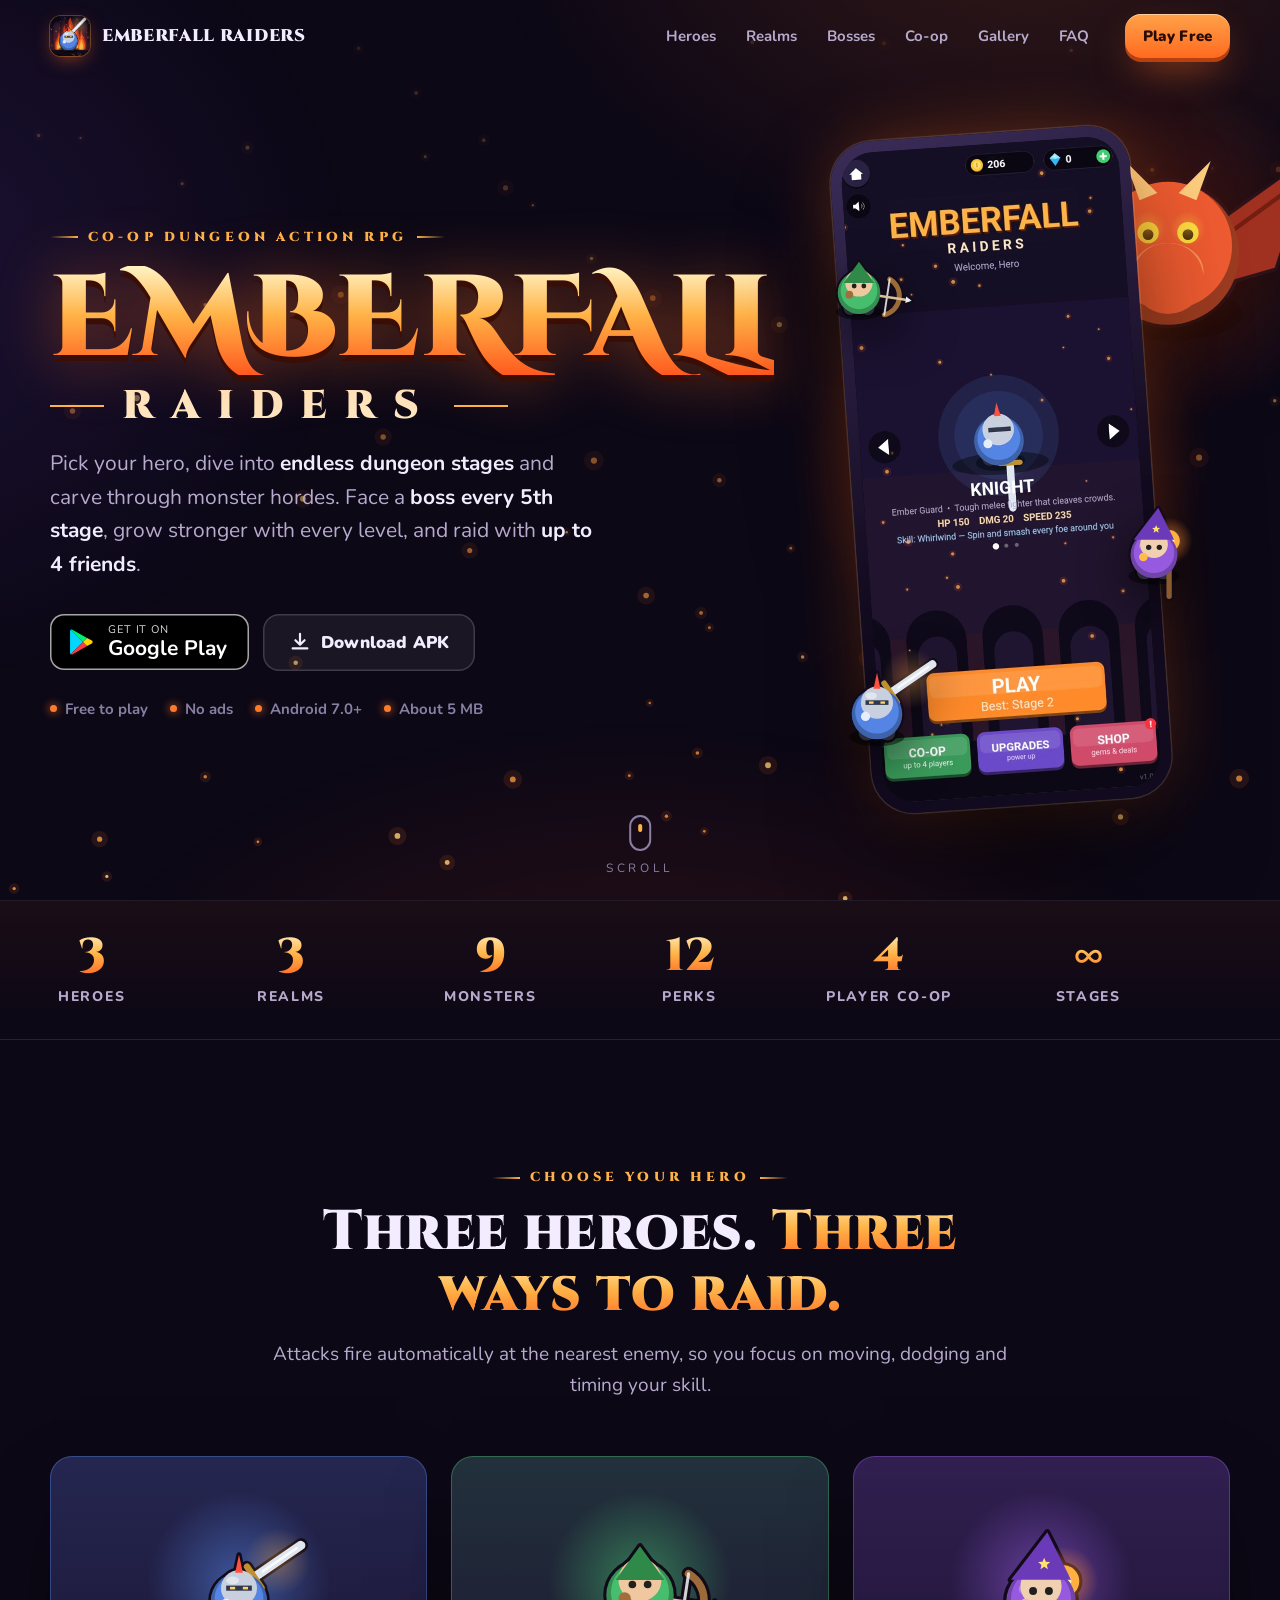
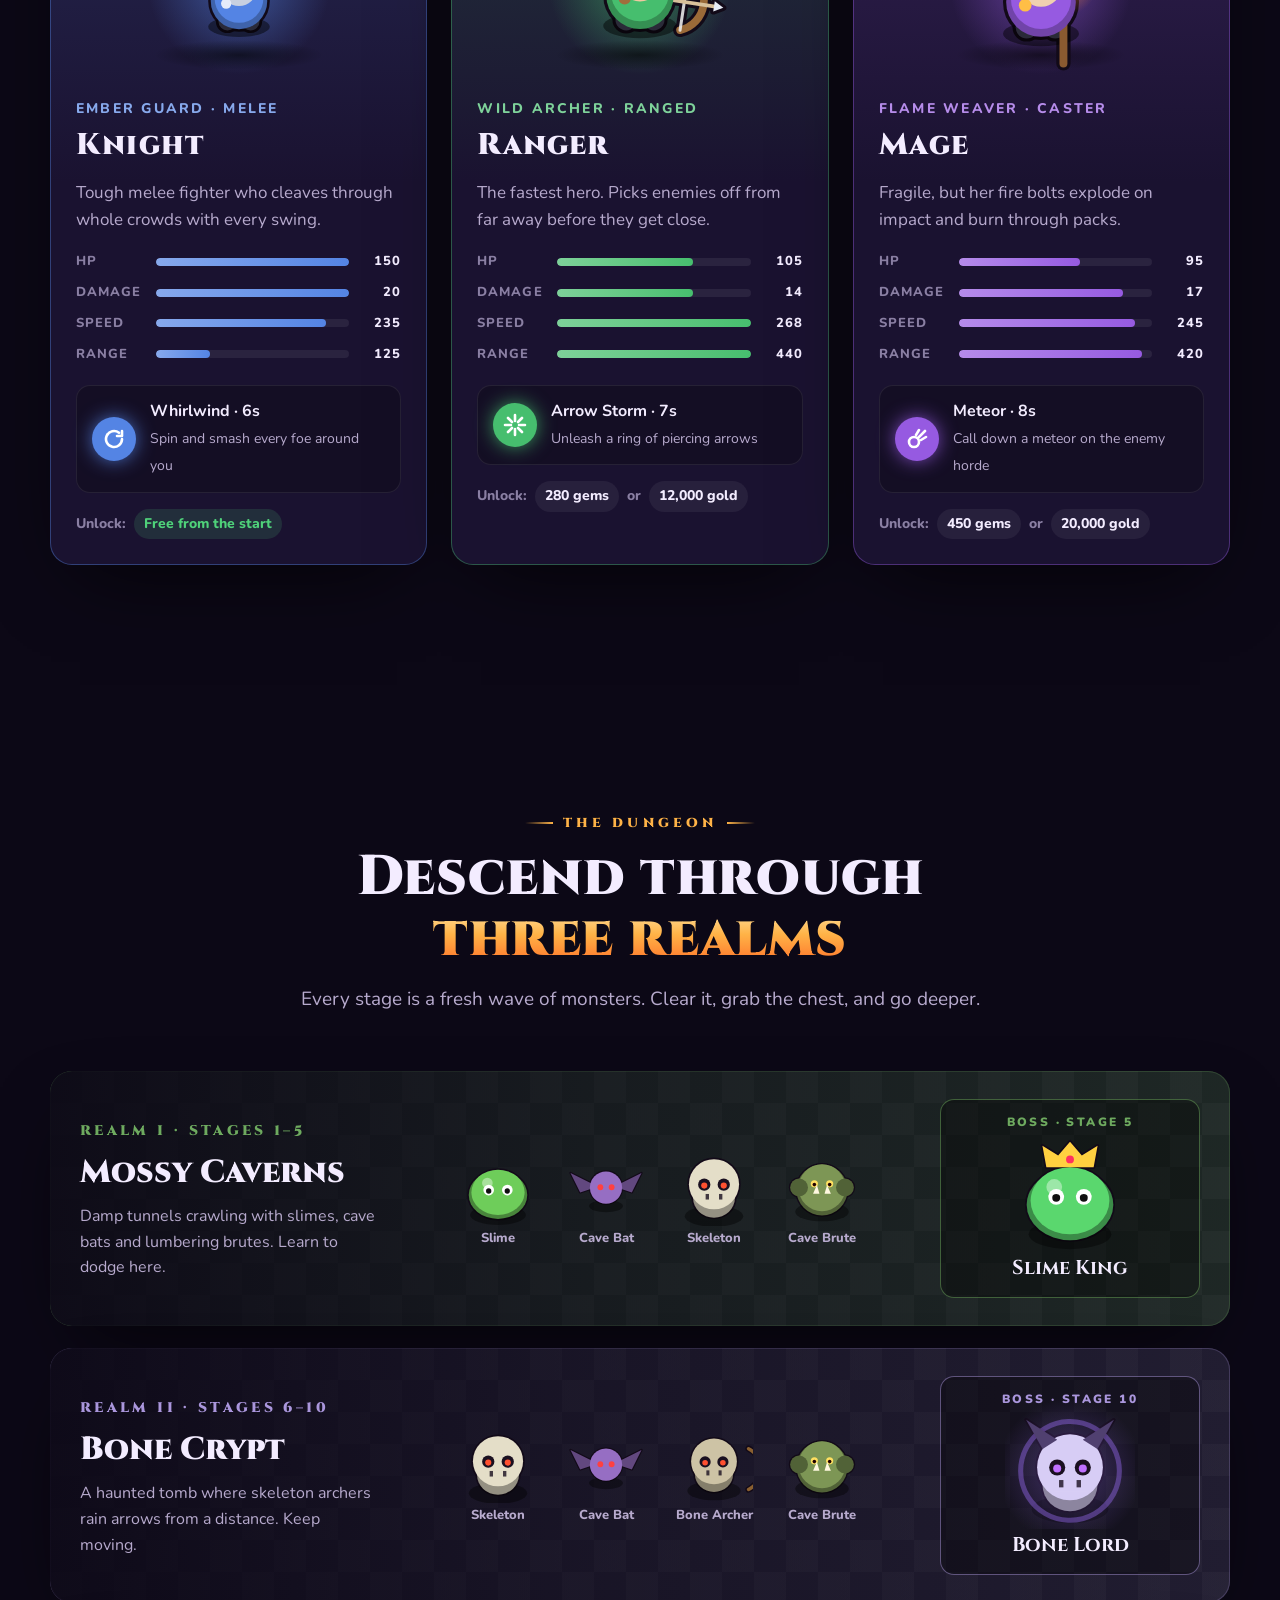
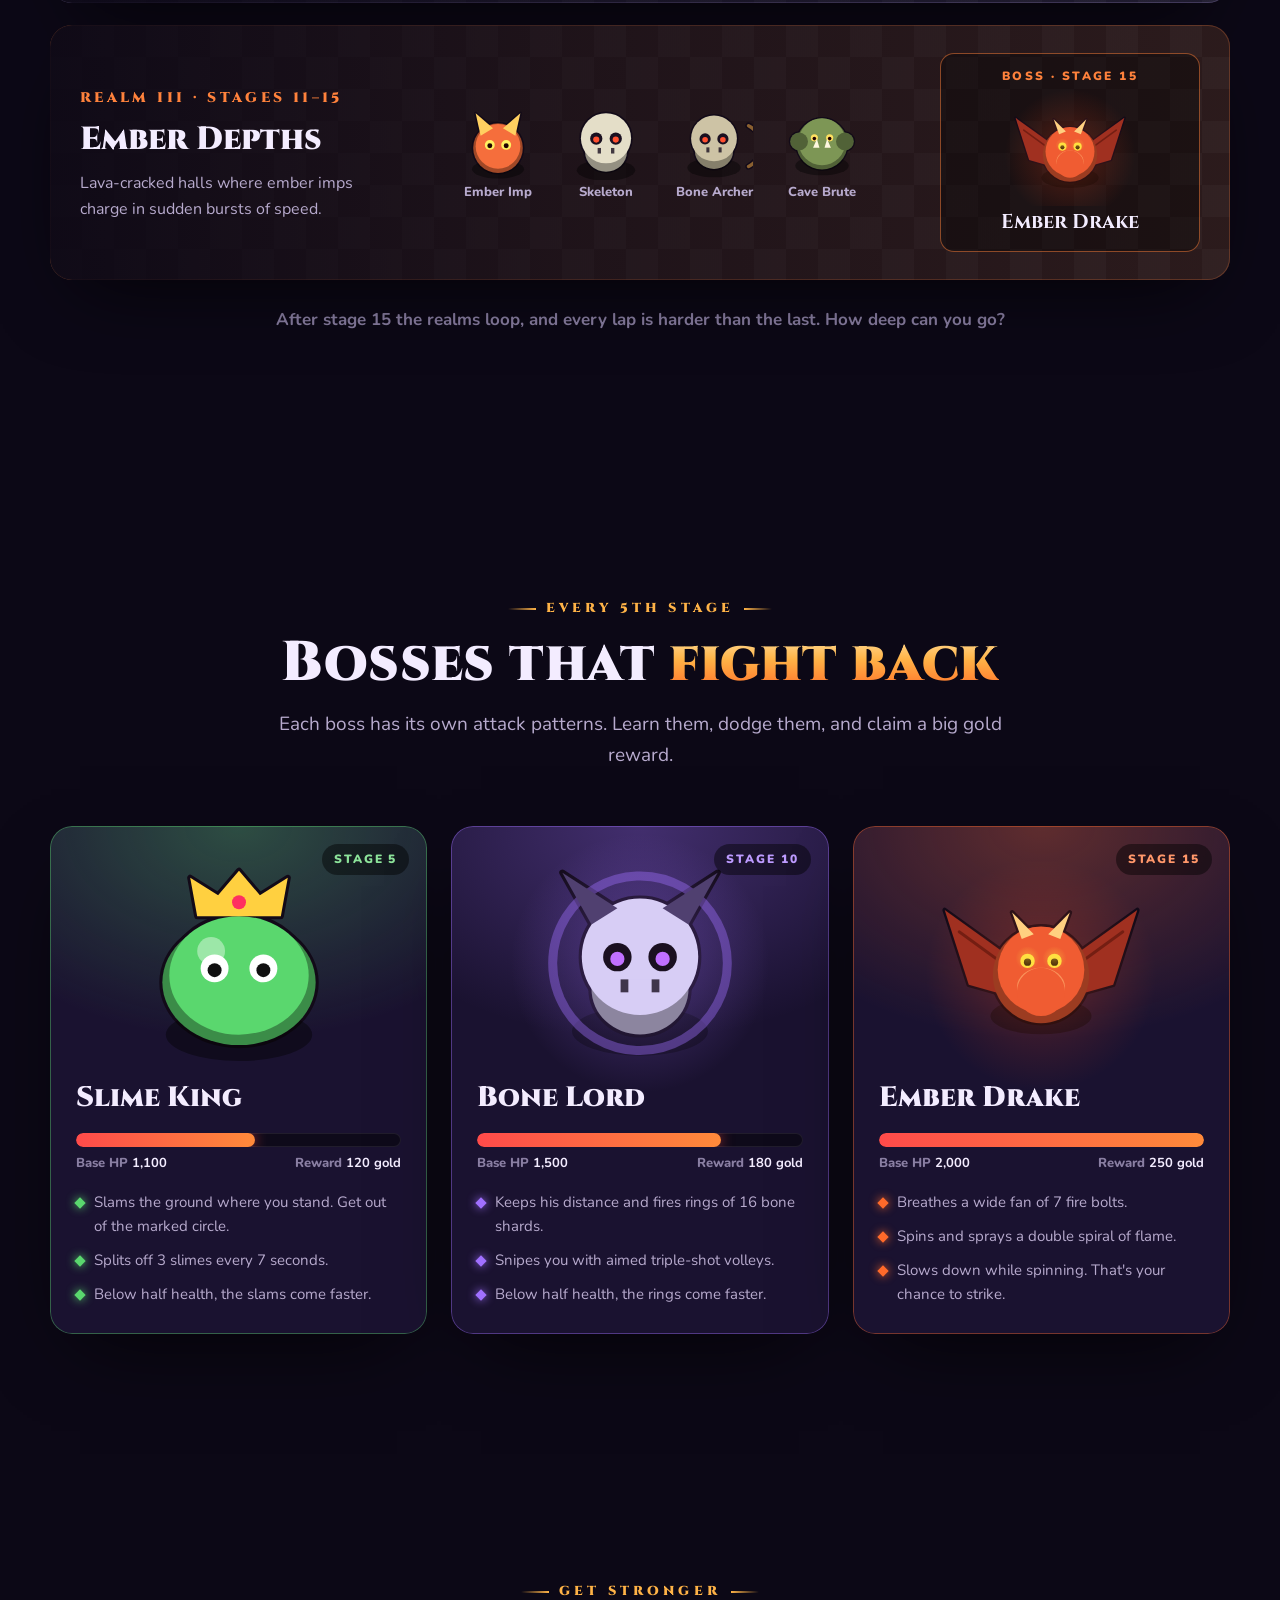
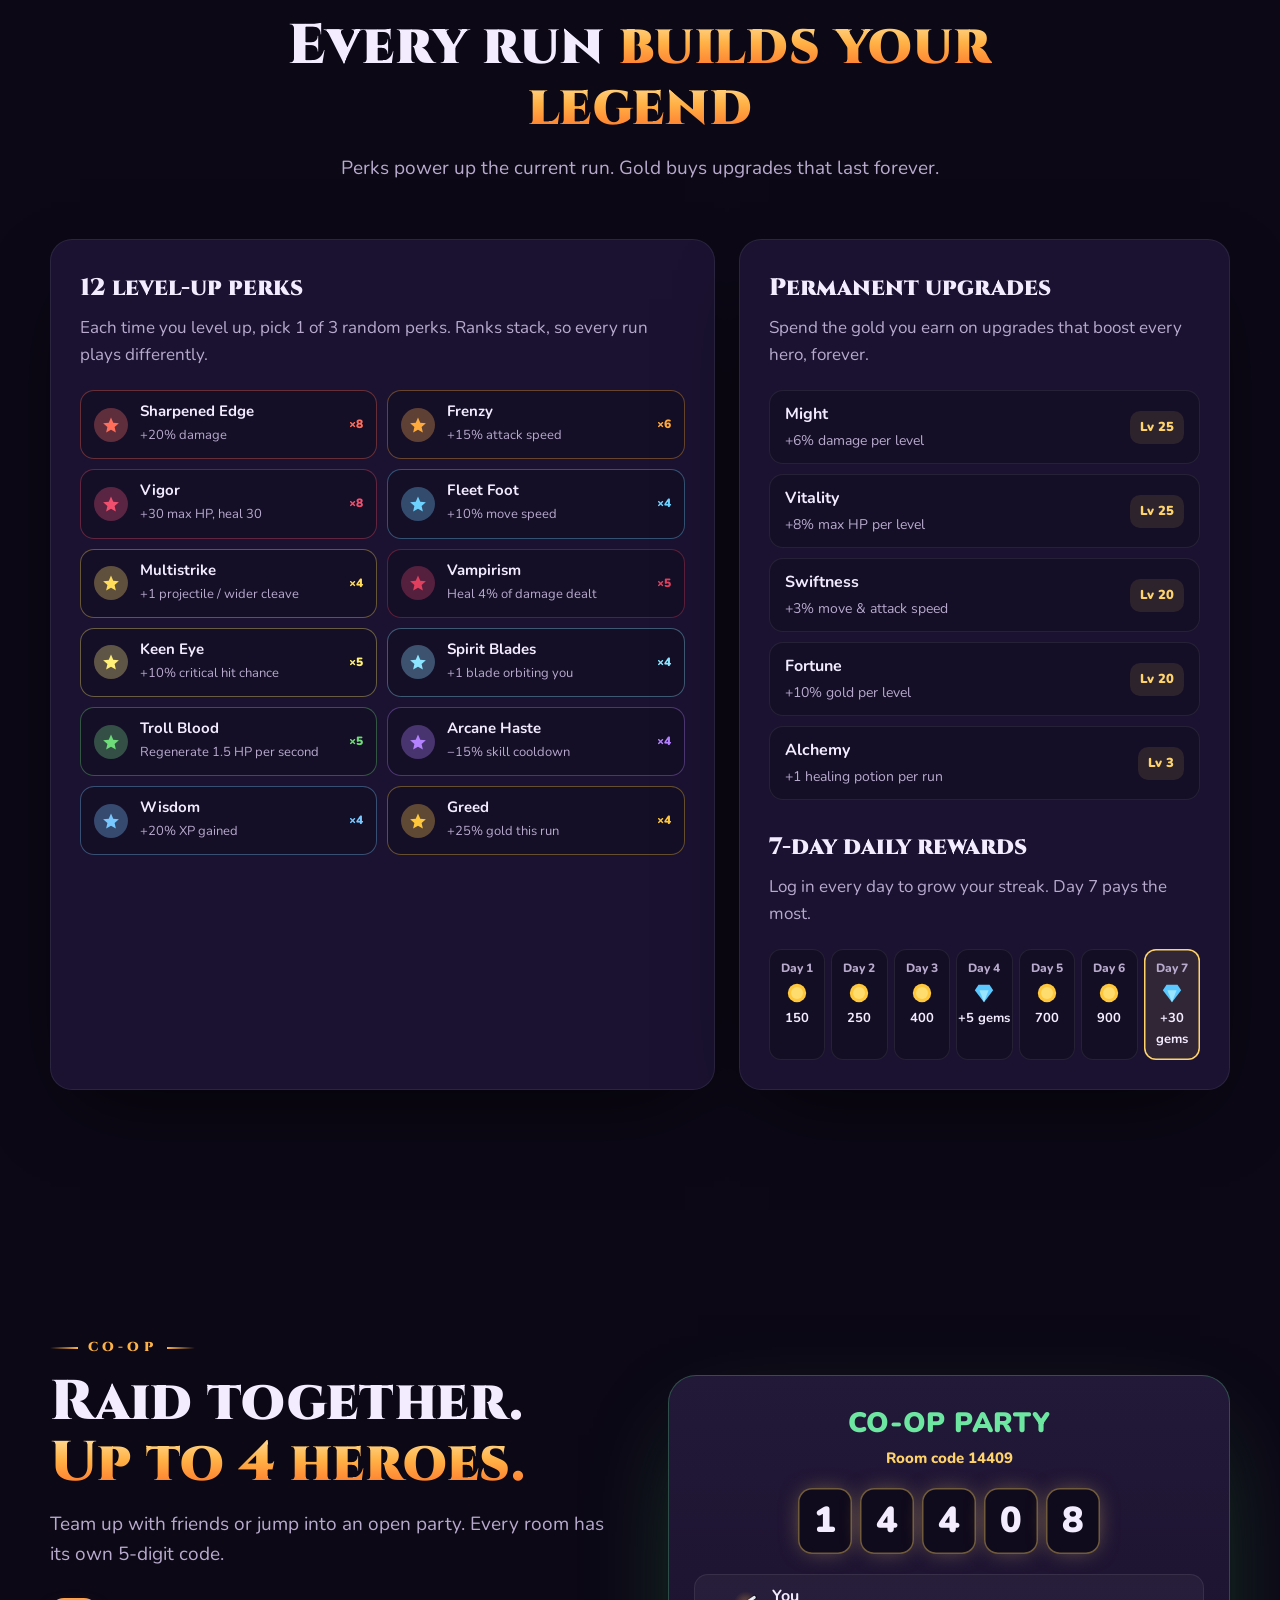
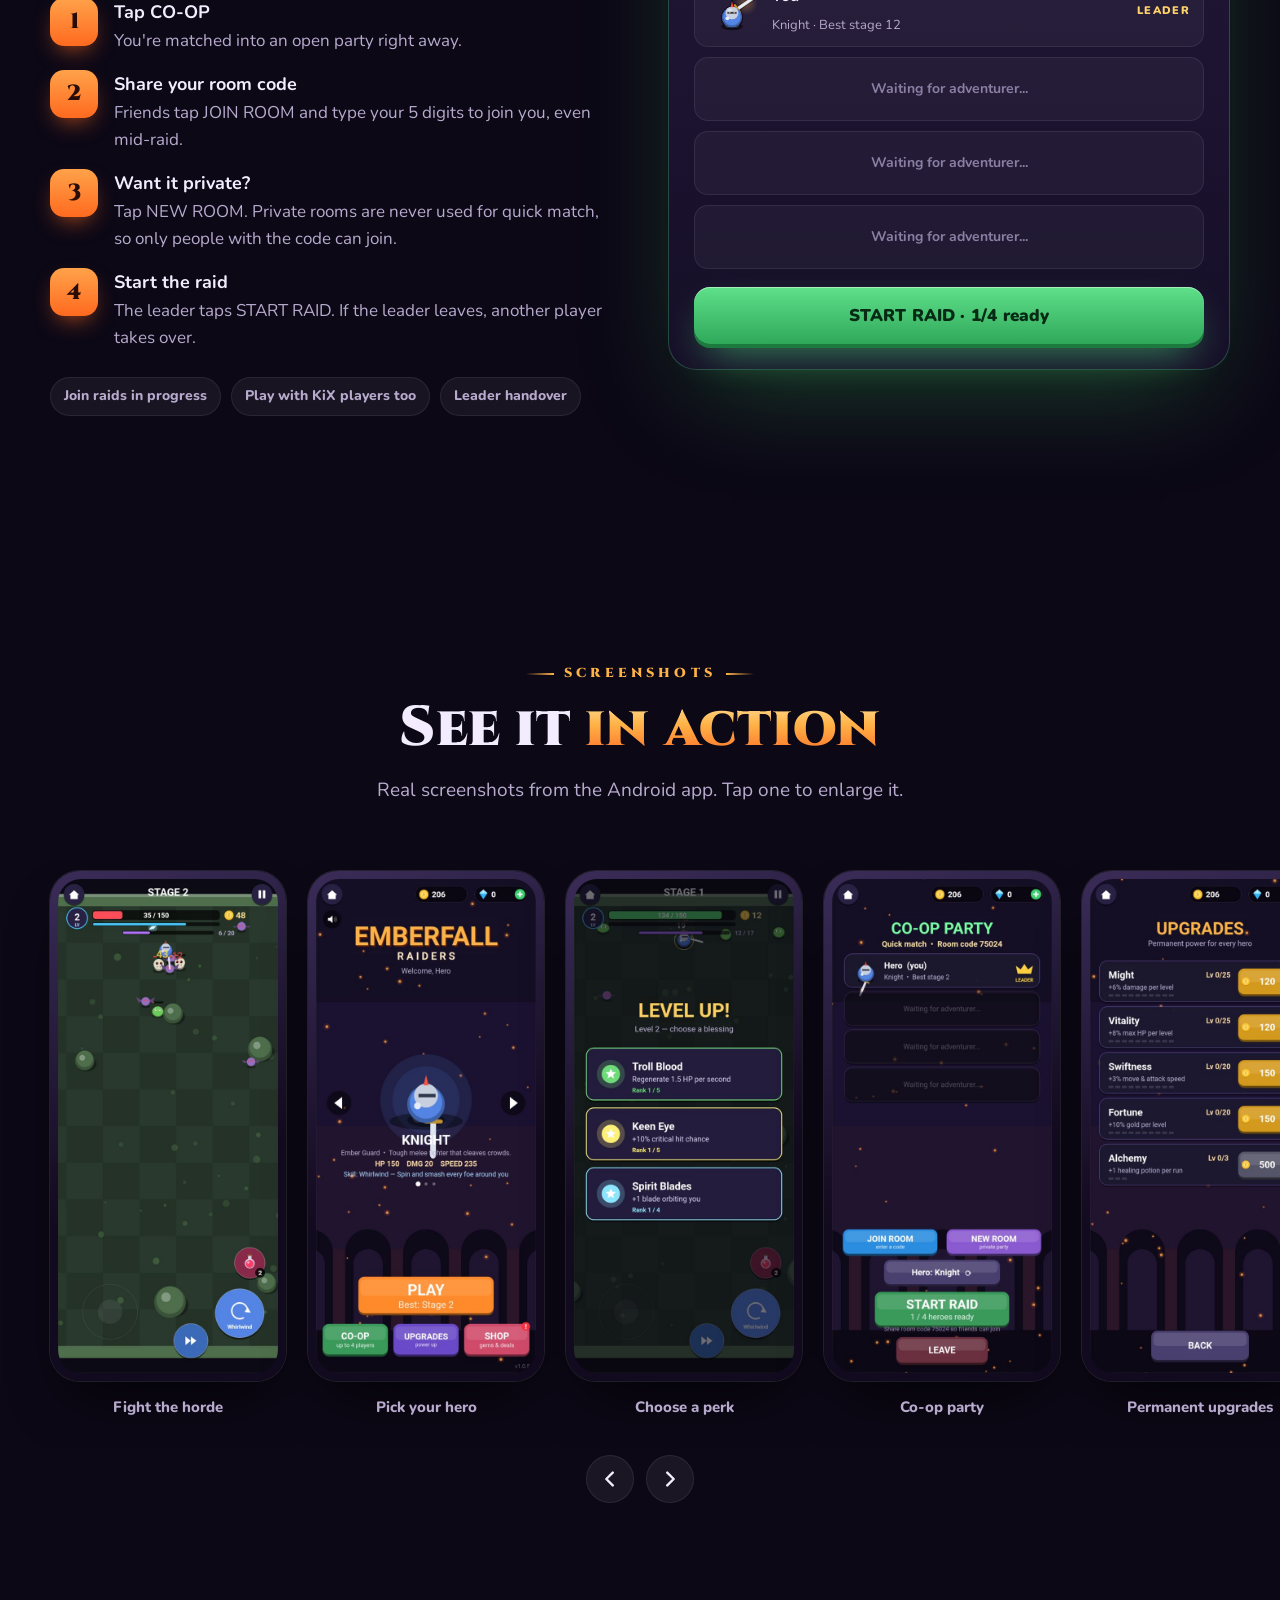
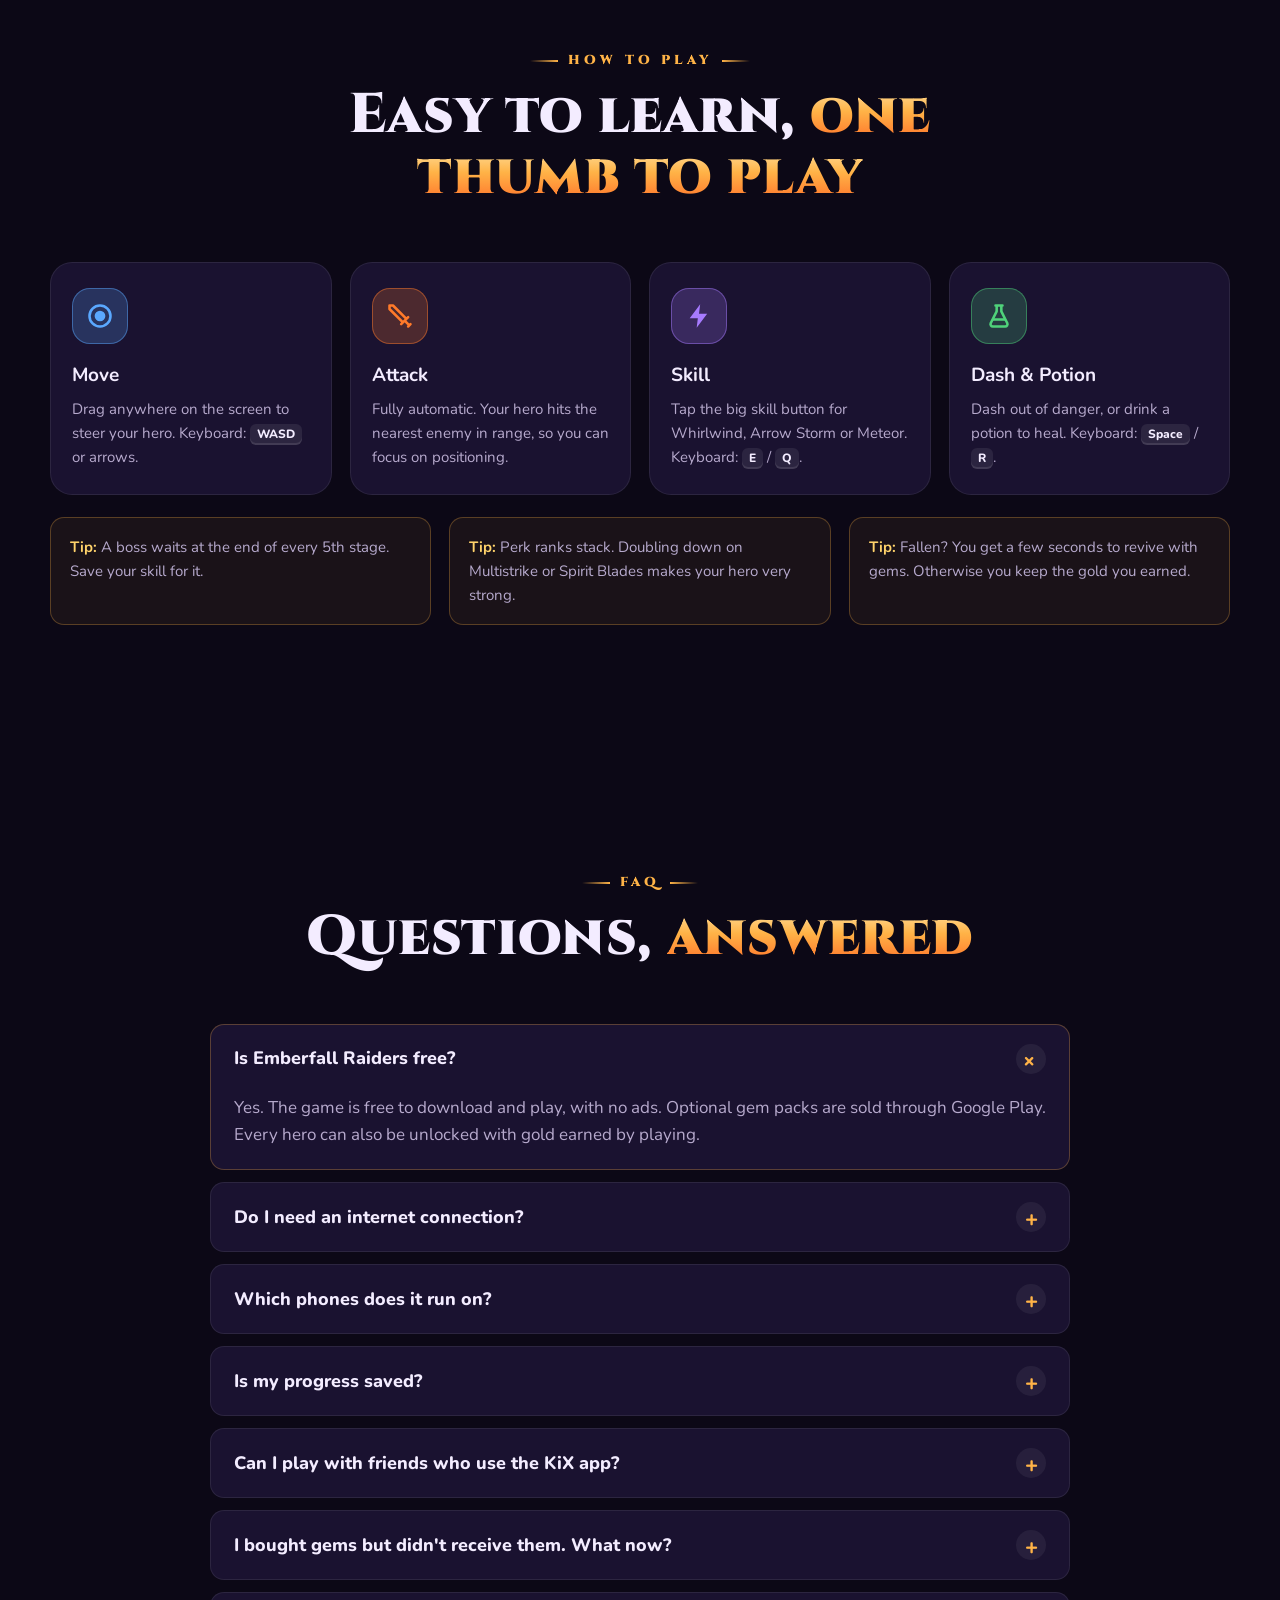
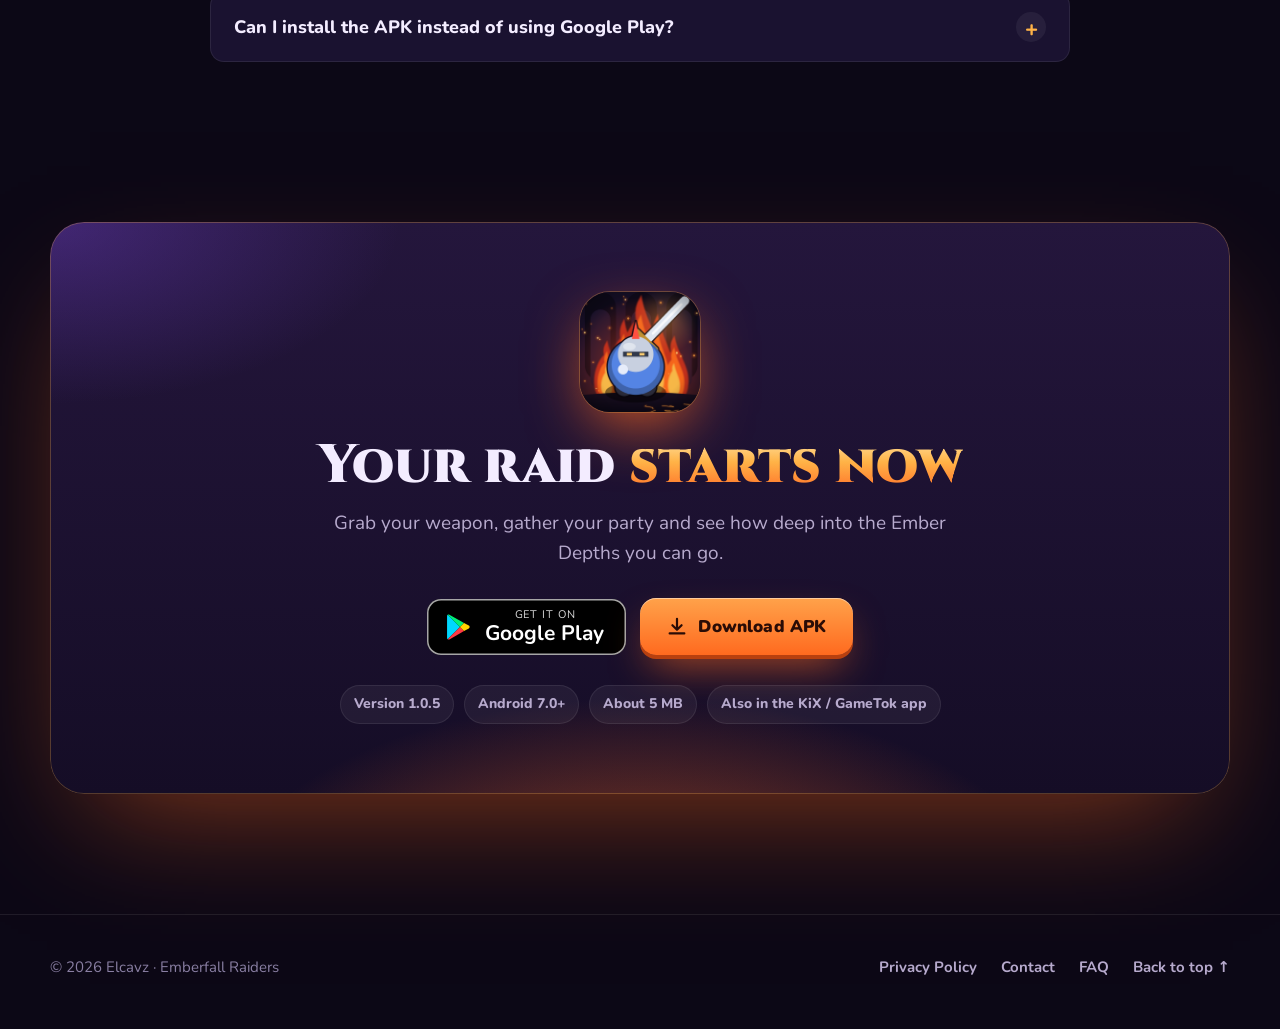
==== index.html @ 287d6ec7 "Initial commit" ====
<!doctype html>
<html lang="en">
<head>
  <meta charset="utf-8">
  <meta name="viewport" content="width=device-width, initial-scale=1, viewport-fit=cover">
  <title>Emberfall Raiders — Co-op Dungeon Action RPG for Android</title>
  <meta name="description" content="Pick a hero, fight through endless dungeon stages, defeat a boss every 5th stage and raid with up to 4 friends. Free on Android.">
  <meta name="theme-color" content="#0c0816">
  <link rel="icon" type="image/png" href="assets/img/icon.png">
  <link rel="apple-touch-icon" href="assets/img/icon.png">
  <meta property="og:type" content="website">
  <meta property="og:title" content="Emberfall Raiders — Co-op Dungeon Action RPG">
  <meta property="og:description" content="3 heroes, 3 realms, 3 bosses, endless stages and 4-player co-op. Free on Android.">
  <meta property="og:image" content="assets/img/og-cover.jpg">
  <meta name="twitter:card" content="summary_large_image">
  <link rel="preconnect" href="https://fonts.googleapis.com">
  <link rel="preconnect" href="https://fonts.gstatic.com" crossorigin>
  <link href="https://fonts.googleapis.com/css2?family=Cinzel:wght@700;900&family=Cinzel+Decorative:wght@900&family=Nunito:wght@400;700;800;900&display=swap" rel="stylesheet">
  <link rel="stylesheet" href="assets/style.css">
</head>
<body>
  <canvas id="embers" aria-hidden="true"></canvas>
  <div class="bg-glow" aria-hidden="true"></div>

  <!-- ============ NAV ============ -->
  <header class="nav">
    <div class="wrap">
      <a class="brand" href="#top"><img src="assets/img/icon.png" alt="" width="40" height="40"><span>EMBERFALL RAIDERS</span></a>
      <ul class="nav-links">
        <li><a href="#heroes">Heroes</a></li>
        <li><a href="#realms">Realms</a></li>
        <li><a href="#bosses">Bosses</a></li>
        <li><a href="#coop">Co-op</a></li>
        <li><a href="#gallery">Gallery</a></li>
        <li><a href="#faq">FAQ</a></li>
      </ul>
      <a class="btn nav-cta" href="#download">Play Free</a>
      <button class="menu-btn" aria-label="Open menu" aria-expanded="false">
        <svg viewBox="0 0 24 24" fill="none" stroke="currentColor" stroke-width="2.4" stroke-linecap="round"><path d="M4 7h16M4 12h16M4 17h16"/></svg>
      </button>
    </div>
  </header>

  <main id="top">
    <!-- ============ HERO ============ -->
    <section class="hero">
      <div class="wrap">
        <div class="reveal">
          <span class="eyebrow">Co-op dungeon action RPG</span>
          <h1><span class="t1">EMBERFALL</span><span class="t2">RAIDERS</span></h1>
          <p class="lead">Pick your hero, dive into <strong>endless dungeon stages</strong> and carve through monster hordes. Face a <strong>boss every 5th stage</strong>, grow stronger with every level, and raid with <strong>up to 4 friends</strong>.</p>
          <div class="cta-row">
            <a class="play-badge" href="https://play.google.com/store/apps/details?id=com.elcavz.emberfallraiders" target="_blank" rel="noopener">
              <svg viewBox="0 0 48 48" aria-hidden="true"><path fill="#00d7fe" d="M7.5 4.3 27.2 24 7.5 43.7c-.6-.4-1-1.1-1-2V6.3c0-.9.4-1.6 1-2z"/><path fill="#00f076" d="m33.7 17.5-6.5 6.5L7.5 4.3c.4-.3 1-.4 1.5-.4.4 0 .8.1 1.2.3z"/><path fill="#ff3a44" d="M33.7 30.5 10.2 43.8c-.4.2-.8.3-1.2.3-.5 0-1.1-.1-1.5-.4L27.2 24z"/><path fill="#ffd500" d="m41.3 26.3-7.6 4.2-6.5-6.5 6.5-6.5 7.6 4.2c.8.5 1.3 1.3 1.3 2.3s-.5 1.8-1.3 2.3z"/></svg>
              <span><small>Get it on</small><b>Google Play</b></span>
            </a>
            <a class="btn btn-ghost" href="downloads/EmberfallRaiders.apk" download>
              <svg viewBox="0 0 24 24" fill="none" stroke="currentColor" stroke-width="2.4" stroke-linecap="round" stroke-linejoin="round" aria-hidden="true"><path d="M12 3v12m0 0-5-5m5 5 5-5M4 19h16"/></svg>
              Download APK
            </a>
          </div>
          <div class="meta-row"><span>Free to play</span><span>No ads</span><span>Android 7.0+</span><span>About 5 MB</span></div>
        </div>

        <div class="stage reveal d2" aria-hidden="true">
          <div class="halo"></div>
          <div class="float-sprite fs-drake" data-depth="18"><span data-sprite="enemy:drake"></span></div>
          <div class="phone">
            <div class="screen">
              <img class="on" src="assets/img/screens/action.jpg" alt="">
              <img src="assets/img/screens/menu.jpg" alt="" loading="lazy">
              <img src="assets/img/screens/perks.jpg" alt="" loading="lazy">
              <img src="assets/img/screens/coop.jpg" alt="" loading="lazy">
            </div>
          </div>
          <div class="float-sprite fs-ranger" data-depth="30"><span data-sprite="ranger"></span></div>
          <div class="float-sprite fs-mage" data-depth="36"><span data-sprite="mage"></span></div>
          <div class="float-sprite fs-knight" data-depth="46"><span data-sprite="knight"></span></div>
        </div>
      </div>
      <div class="scroll-hint" aria-hidden="true"><i></i>Scroll</div>
    </section>

    <!-- ============ STATS ============ -->
    <section class="stats" aria-label="Game at a glance">
      <ul class="wrap">
        <li><b data-count="3">3</b><span>Heroes</span></li>
        <li><b data-count="3">3</b><span>Realms</span></li>
        <li><b data-count="9">9</b><span>Monsters</span></li>
        <li><b data-count="12">12</b><span>Perks</span></li>
        <li><b data-count="4">4</b><span>Player co-op</span></li>
        <li><b>∞</b><span>Stages</span></li>
      </ul>
    </section>

    <!-- ============ HEROES ============ -->
    <section class="section" id="heroes">
      <div class="wrap">
        <div class="section-head reveal">
          <span class="eyebrow">Choose your hero</span>
          <h2>Three heroes. <span class="fire-text">Three ways to raid.</span></h2>
          <p>Attacks fire automatically at the nearest enemy, so you focus on moving, dodging and timing your skill.</p>
        </div>
        <div class="hero-grid">
          <article class="hero-card reveal" style="--c:#5484e4">
            <div class="portrait"><span data-sprite="knight"></span></div>
            <span class="role">Ember Guard · Melee</span>
            <h3>Knight</h3>
            <p>Tough melee fighter who cleaves through whole crowds with every swing.</p>
            <div class="bars">
              <div class="bar">HP<i style="--v:100%"></i><em>150</em></div>
              <div class="bar">DAMAGE<i style="--v:100%"></i><em>20</em></div>
              <div class="bar">SPEED<i style="--v:88%"></i><em>235</em></div>
              <div class="bar">RANGE<i style="--v:28%"></i><em>125</em></div>
            </div>
            <div class="skill">
              <span class="ico"><svg viewBox="0 0 24 24" fill="none" stroke="currentColor" stroke-width="2.6" stroke-linecap="round" stroke-linejoin="round"><path d="M20 12a8 8 0 1 1-3-6.2"/><path d="M20 4v5h-5"/></svg></span>
              <div><b>Whirlwind · 6s</b><span>Spin and smash every foe around you</span></div>
            </div>
            <div class="unlock">Unlock: <span class="tag free">Free from the start</span></div>
          </article>

          <article class="hero-card reveal d1" style="--c:#46be6e">
            <div class="portrait"><span data-sprite="ranger"></span></div>
            <span class="role">Wild Archer · Ranged</span>
            <h3>Ranger</h3>
            <p>The fastest hero. Picks enemies off from far away before they get close.</p>
            <div class="bars">
              <div class="bar">HP<i style="--v:70%"></i><em>105</em></div>
              <div class="bar">DAMAGE<i style="--v:70%"></i><em>14</em></div>
              <div class="bar">SPEED<i style="--v:100%"></i><em>268</em></div>
              <div class="bar">RANGE<i style="--v:100%"></i><em>440</em></div>
            </div>
            <div class="skill">
              <span class="ico"><svg viewBox="0 0 24 24" fill="none" stroke="currentColor" stroke-width="2.6" stroke-linecap="round" stroke-linejoin="round"><path d="M12 2v6M12 16v6M2 12h6M16 12h6M5 5l4 4M15 15l4 4M19 5l-4 4M9 15l-4 4"/></svg></span>
              <div><b>Arrow Storm · 7s</b><span>Unleash a ring of piercing arrows</span></div>
            </div>
            <div class="unlock">Unlock: <span class="tag">280 gems</span> or <span class="tag">12,000 gold</span></div>
          </article>

          <article class="hero-card reveal d2" style="--c:#965ae1">
            <div class="portrait"><span data-sprite="mage"></span></div>
            <span class="role">Flame Weaver · Caster</span>
            <h3>Mage</h3>
            <p>Fragile, but her fire bolts explode on impact and burn through packs.</p>
            <div class="bars">
              <div class="bar">HP<i style="--v:63%"></i><em>95</em></div>
              <div class="bar">DAMAGE<i style="--v:85%"></i><em>17</em></div>
              <div class="bar">SPEED<i style="--v:91%"></i><em>245</em></div>
              <div class="bar">RANGE<i style="--v:95%"></i><em>420</em></div>
            </div>
            <div class="skill">
              <span class="ico"><svg viewBox="0 0 24 24" fill="none" stroke="currentColor" stroke-width="2.6" stroke-linecap="round" stroke-linejoin="round"><circle cx="9" cy="15" r="5"/><path d="M13 11l7-7M16 13l5-3M11 8l3-5"/></svg></span>
              <div><b>Meteor · 8s</b><span>Call down a meteor on the enemy horde</span></div>
            </div>
            <div class="unlock">Unlock: <span class="tag">450 gems</span> or <span class="tag">20,000 gold</span></div>
          </article>
        </div>
      </div>
    </section>

    <!-- ============ REALMS ============ -->
    <section class="section" id="realms">
      <div class="wrap">
        <div class="section-head reveal">
          <span class="eyebrow">The dungeon</span>
          <h2>Descend through <span class="fire-text">three realms</span></h2>
          <p>Every stage is a fresh wave of monsters. Clear it, grab the chest, and go deeper.</p>
        </div>
        <div class="realm-list">
          <article class="realm reveal" style="--floor:#24322a;--wall:#4e6e4c;--accent:#6eaa5f">
            <div><span class="num">Realm I · Stages 1–5</span><h3>Mossy Caverns</h3><p>Damp tunnels crawling with slimes, cave bats and lumbering brutes. Learn to dodge here.</p></div>
            <div class="roster">
              <div class="mob"><span data-sprite="enemy:slime"></span>Slime</div>
              <div class="mob"><span data-sprite="enemy:bat"></span>Cave Bat</div>
              <div class="mob"><span data-sprite="enemy:skel"></span>Skeleton</div>
              <div class="mob"><span data-sprite="enemy:brute"></span>Cave Brute</div>
            </div>
            <div class="realm-boss"><small>Boss · Stage 5</small><span data-sprite="enemy:king"></span><b>Slime King</b></div>
          </article>
          <article class="realm reveal" style="--floor:#28243a;--wall:#706092;--accent:#aa96dc">
            <div><span class="num">Realm II · Stages 6–10</span><h3>Bone Crypt</h3><p>A haunted tomb where skeleton archers rain arrows from a distance. Keep moving.</p></div>
            <div class="roster">
              <div class="mob"><span data-sprite="enemy:skel"></span>Skeleton</div>
              <div class="mob"><span data-sprite="enemy:bat"></span>Cave Bat</div>
              <div class="mob"><span data-sprite="enemy:archer"></span>Bone Archer</div>
              <div class="mob"><span data-sprite="enemy:brute"></span>Cave Brute</div>
            </div>
            <div class="realm-boss"><small>Boss · Stage 10</small><span data-sprite="enemy:lord"></span><b>Bone Lord</b></div>
          </article>
          <article class="realm reveal" style="--floor:#36211e;--wall:#984832;--accent:#ff823c">
            <div><span class="num">Realm III · Stages 11–15</span><h3>Ember Depths</h3><p>Lava-cracked halls where ember imps charge in sudden bursts of speed.</p></div>
            <div class="roster">
              <div class="mob"><span data-sprite="enemy:imp"></span>Ember Imp</div>
              <div class="mob"><span data-sprite="enemy:skel"></span>Skeleton</div>
              <div class="mob"><span data-sprite="enemy:archer"></span>Bone Archer</div>
              <div class="mob"><span data-sprite="enemy:brute"></span>Cave Brute</div>
            </div>
            <div class="realm-boss"><small>Boss · Stage 15</small><span data-sprite="enemy:drake"></span><b>Ember Drake</b></div>
          </article>
        </div>
        <p class="realm-note reveal">After stage 15 the realms loop, and every lap is harder than the last. How deep can you go?</p>
      </div>
    </section>

    <!-- ============ BOSSES ============ -->
    <section class="section" id="bosses">
      <div class="wrap">
        <div class="section-head reveal">
          <span class="eyebrow">Every 5th stage</span>
          <h2>Bosses that <span class="fire-text">fight back</span></h2>
          <p>Each boss has its own attack patterns. Learn them, dodge them, and claim a big gold reward.</p>
        </div>
        <div class="boss-grid">
          <article class="boss reveal" style="--c:#5ad76e">
            <span class="stage-tag">Stage 5</span>
            <div class="art"><span data-sprite="enemy:king"></span></div>
            <h3>Slime King</h3>
            <div class="hpbar"><i style="--v:55%"></i></div>
            <div class="nums"><span>Base HP <b>1,100</b></span><span>Reward <b>120 gold</b></span></div>
            <ul>
              <li>Slams the ground where you stand. Get out of the marked circle.</li>
              <li>Splits off 3 slimes every 7 seconds.</li>
              <li>Below half health, the slams come faster.</li>
            </ul>
          </article>
          <article class="boss reveal d1" style="--c:#a070ff">
            <span class="stage-tag">Stage 10</span>
            <div class="art"><span data-sprite="enemy:lord"></span></div>
            <h3>Bone Lord</h3>
            <div class="hpbar"><i style="--v:75%"></i></div>
            <div class="nums"><span>Base HP <b>1,500</b></span><span>Reward <b>180 gold</b></span></div>
            <ul>
              <li>Keeps his distance and fires rings of 16 bone shards.</li>
              <li>Snipes you with aimed triple-shot volleys.</li>
              <li>Below half health, the rings come faster.</li>
            </ul>
          </article>
          <article class="boss reveal d2" style="--c:#ff6a2a">
            <span class="stage-tag">Stage 15</span>
            <div class="art"><span data-sprite="enemy:drake"></span></div>
            <h3>Ember Drake</h3>
            <div class="hpbar"><i style="--v:100%"></i></div>
            <div class="nums"><span>Base HP <b>2,000</b></span><span>Reward <b>250 gold</b></span></div>
            <ul>
              <li>Breathes a wide fan of 7 fire bolts.</li>
              <li>Spins and sprays a double spiral of flame.</li>
              <li>Slows down while spinning. That's your chance to strike.</li>
            </ul>
          </article>
        </div>
      </div>
    </section>

    <!-- ============ PROGRESSION ============ -->
    <section class="section" id="progress">
      <div class="wrap">
        <div class="section-head reveal">
          <span class="eyebrow">Get stronger</span>
          <h2>Every run <span class="fire-text">builds your legend</span></h2>
          <p>Perks power up the current run. Gold buys upgrades that last forever.</p>
        </div>
        <div class="prog">
          <div class="panel reveal">
            <h3>12 level-up perks</h3>
            <p>Each time you level up, pick 1 of 3 random perks. Ranks stack, so every run plays differently.</p>
            <div class="perks">
              <div class="perk" style="--c:#ff6e5a"><span class="star"><svg viewBox="0 0 24 24" fill="currentColor"><path d="m12 2 3 6.9 7.5.7-5.7 5 1.7 7.4L12 18.2 5.5 22l1.7-7.4-5.7-5 7.5-.7z"/></svg></span><div><b>Sharpened Edge</b><span>+20% damage</span></div><em>×8</em></div>
              <div class="perk" style="--c:#ffaa3c"><span class="star"><svg viewBox="0 0 24 24" fill="currentColor"><path d="m12 2 3 6.9 7.5.7-5.7 5 1.7 7.4L12 18.2 5.5 22l1.7-7.4-5.7-5 7.5-.7z"/></svg></span><div><b>Frenzy</b><span>+15% attack speed</span></div><em>×6</em></div>
              <div class="perk" style="--c:#f0506e"><span class="star"><svg viewBox="0 0 24 24" fill="currentColor"><path d="m12 2 3 6.9 7.5.7-5.7 5 1.7 7.4L12 18.2 5.5 22l1.7-7.4-5.7-5 7.5-.7z"/></svg></span><div><b>Vigor</b><span>+30 max HP, heal 30</span></div><em>×8</em></div>
              <div class="perk" style="--c:#6ed2ff"><span class="star"><svg viewBox="0 0 24 24" fill="currentColor"><path d="m12 2 3 6.9 7.5.7-5.7 5 1.7 7.4L12 18.2 5.5 22l1.7-7.4-5.7-5 7.5-.7z"/></svg></span><div><b>Fleet Foot</b><span>+10% move speed</span></div><em>×4</em></div>
              <div class="perk" style="--c:#ffdc5a"><span class="star"><svg viewBox="0 0 24 24" fill="currentColor"><path d="m12 2 3 6.9 7.5.7-5.7 5 1.7 7.4L12 18.2 5.5 22l1.7-7.4-5.7-5 7.5-.7z"/></svg></span><div><b>Multistrike</b><span>+1 projectile / wider cleave</span></div><em>×4</em></div>
              <div class="perk" style="--c:#e0405e"><span class="star"><svg viewBox="0 0 24 24" fill="currentColor"><path d="m12 2 3 6.9 7.5.7-5.7 5 1.7 7.4L12 18.2 5.5 22l1.7-7.4-5.7-5 7.5-.7z"/></svg></span><div><b>Vampirism</b><span>Heal 4% of damage dealt</span></div><em>×5</em></div>
              <div class="perk" style="--c:#fff078"><span class="star"><svg viewBox="0 0 24 24" fill="currentColor"><path d="m12 2 3 6.9 7.5.7-5.7 5 1.7 7.4L12 18.2 5.5 22l1.7-7.4-5.7-5 7.5-.7z"/></svg></span><div><b>Keen Eye</b><span>+10% critical hit chance</span></div><em>×5</em></div>
              <div class="perk" style="--c:#8ce6ff"><span class="star"><svg viewBox="0 0 24 24" fill="currentColor"><path d="m12 2 3 6.9 7.5.7-5.7 5 1.7 7.4L12 18.2 5.5 22l1.7-7.4-5.7-5 7.5-.7z"/></svg></span><div><b>Spirit Blades</b><span>+1 blade orbiting you</span></div><em>×4</em></div>
              <div class="perk" style="--c:#6edc78"><span class="star"><svg viewBox="0 0 24 24" fill="currentColor"><path d="m12 2 3 6.9 7.5.7-5.7 5 1.7 7.4L12 18.2 5.5 22l1.7-7.4-5.7-5 7.5-.7z"/></svg></span><div><b>Troll Blood</b><span>Regenerate 1.5 HP per second</span></div><em>×5</em></div>
              <div class="perk" style="--c:#b482ff"><span class="star"><svg viewBox="0 0 24 24" fill="currentColor"><path d="m12 2 3 6.9 7.5.7-5.7 5 1.7 7.4L12 18.2 5.5 22l1.7-7.4-5.7-5 7.5-.7z"/></svg></span><div><b>Arcane Haste</b><span>−15% skill cooldown</span></div><em>×4</em></div>
              <div class="perk" style="--c:#78c8ff"><span class="star"><svg viewBox="0 0 24 24" fill="currentColor"><path d="m12 2 3 6.9 7.5.7-5.7 5 1.7 7.4L12 18.2 5.5 22l1.7-7.4-5.7-5 7.5-.7z"/></svg></span><div><b>Wisdom</b><span>+20% XP gained</span></div><em>×4</em></div>
              <div class="perk" style="--c:#ffc83c"><span class="star"><svg viewBox="0 0 24 24" fill="currentColor"><path d="m12 2 3 6.9 7.5.7-5.7 5 1.7 7.4L12 18.2 5.5 22l1.7-7.4-5.7-5 7.5-.7z"/></svg></span><div><b>Greed</b><span>+25% gold this run</span></div><em>×4</em></div>
            </div>
          </div>
          <div class="panel reveal d1">
            <h3>Permanent upgrades</h3>
            <p>Spend the gold you earn on upgrades that boost every hero, forever.</p>
            <div class="upgrades">
              <div class="upg"><b>Might</b><em>Lv 25</em><span>+6% damage per level</span></div>
              <div class="upg"><b>Vitality</b><em>Lv 25</em><span>+8% max HP per level</span></div>
              <div class="upg"><b>Swiftness</b><em>Lv 20</em><span>+3% move &amp; attack speed</span></div>
              <div class="upg"><b>Fortune</b><em>Lv 20</em><span>+10% gold per level</span></div>
              <div class="upg"><b>Alchemy</b><em>Lv 3</em><span>+1 healing potion per run</span></div>
            </div>
            <h3>7-day daily rewards</h3>
            <p>Log in every day to grow your streak. Day 7 pays the most.</p>
            <div class="daily">
              <div class="day">Day 1<svg viewBox="0 0 24 24"><circle cx="12" cy="12" r="10" fill="#ffc83c"/><circle cx="12" cy="12" r="6.5" fill="#ffdc6e"/></svg><b>150</b></div>
              <div class="day">Day 2<svg viewBox="0 0 24 24"><circle cx="12" cy="12" r="10" fill="#ffc83c"/><circle cx="12" cy="12" r="6.5" fill="#ffdc6e"/></svg><b>250</b></div>
              <div class="day">Day 3<svg viewBox="0 0 24 24"><circle cx="12" cy="12" r="10" fill="#ffc83c"/><circle cx="12" cy="12" r="6.5" fill="#ffdc6e"/></svg><b>400</b></div>
              <div class="day">Day 4<svg viewBox="0 0 24 24"><path d="M12 22 2 9l4-6h12l4 6z" fill="#5ac8ff"/><path d="M12 22 7 9h10z" fill="#9ae6ff"/></svg><b>+5 gems</b></div>
              <div class="day">Day 5<svg viewBox="0 0 24 24"><circle cx="12" cy="12" r="10" fill="#ffc83c"/><circle cx="12" cy="12" r="6.5" fill="#ffdc6e"/></svg><b>700</b></div>
              <div class="day">Day 6<svg viewBox="0 0 24 24"><circle cx="12" cy="12" r="10" fill="#ffc83c"/><circle cx="12" cy="12" r="6.5" fill="#ffdc6e"/></svg><b>900</b></div>
              <div class="day big">Day 7<svg viewBox="0 0 24 24"><path d="M12 22 2 9l4-6h12l4 6z" fill="#5ac8ff"/><path d="M12 22 7 9h10z" fill="#9ae6ff"/></svg><b>+30 gems</b></div>
            </div>
          </div>
        </div>
      </div>
    </section>

    <!-- ============ CO-OP ============ -->
    <section class="section" id="coop">
      <div class="wrap coop">
        <div class="reveal">
          <span class="eyebrow">Co-op</span>
          <div class="section-head" style="text-align:left;margin:0">
            <h2>Raid together. <span class="fire-text">Up to 4 heroes.</span></h2>
            <p>Team up with friends or jump into an open party. Every room has its own 5-digit code.</p>
          </div>
          <ol class="steps">
            <li><div><b>Tap CO-OP</b><span>You're matched into an open party right away.</span></div></li>
            <li><div><b>Share your room code</b><span>Friends tap JOIN ROOM and type your 5 digits to join you, even mid-raid.</span></div></li>
            <li><div><b>Want it private?</b><span>Tap NEW ROOM. Private rooms are never used for quick match, so only people with the code can join.</span></div></li>
            <li><div><b>Start the raid</b><span>The leader taps START RAID. If the leader leaves, another player takes over.</span></div></li>
          </ol>
          <div class="coop-facts">
            <span class="chip">Join raids in progress</span>
            <span class="chip">Play with KiX players too</span>
            <span class="chip">Leader handover</span>
          </div>
        </div>
        <div class="lobby reveal d2" aria-label="Example co-op lobby">
          <h3>CO-OP PARTY</h3>
          <div class="sub">Room code <span class="code-text">75024</span></div>
          <div class="code" aria-hidden="true"><span>7</span><span>5</span><span>0</span><span>2</span><span>4</span></div>
          <div class="party">
            <div class="member"><span data-sprite="knight"></span><div><b>You</b><span>Knight · Best stage 12</span></div><span class="crown">LEADER</span></div>
            <div class="member wait">Waiting for adventurer...</div>
            <div class="member wait">Waiting for adventurer...</div>
            <div class="member wait">Waiting for adventurer...</div>
          </div>
          <a class="btn" href="#download"><span>START RAID · <span class="ready-count">1</span>/4 ready</span></a>
        </div>
      </div>
    </section>

    <!-- ============ GALLERY ============ -->
    <section class="section" id="gallery" style="padding-bottom:80px">
      <div class="wrap">
        <div class="section-head reveal">
          <span class="eyebrow">Screenshots</span>
          <h2>See it <span class="fire-text">in action</span></h2>
          <p>Real screenshots from the Android app. Tap one to enlarge it.</p>
        </div>
      </div>
      <div class="gallery reveal">
        <button class="shot"><figure style="margin:0"><div class="frame"><img src="assets/img/screens/action.jpg" alt="Fighting a monster horde in Mossy Caverns" loading="lazy"></div><figcaption>Fight the horde</figcaption></figure></button>
        <button class="shot"><figure style="margin:0"><div class="frame"><img src="assets/img/screens/menu.jpg" alt="Main menu with the Knight selected" loading="lazy"></div><figcaption>Pick your hero</figcaption></figure></button>
        <button class="shot"><figure style="margin:0"><div class="frame"><img src="assets/img/screens/perks.jpg" alt="Level up screen with three perks to choose from" loading="lazy"></div><figcaption>Choose a perk</figcaption></figure></button>
        <button class="shot"><figure style="margin:0"><div class="frame"><img src="assets/img/screens/coop.jpg" alt="Co-op party lobby with room code" loading="lazy"></div><figcaption>Co-op party</figcaption></figure></button>
        <button class="shot"><figure style="margin:0"><div class="frame"><img src="assets/img/screens/upgrades.jpg" alt="Permanent upgrades screen" loading="lazy"></div><figcaption>Permanent upgrades</figcaption></figure></button>
        <button class="shot"><figure style="margin:0"><div class="frame"><img src="assets/img/screens/result.jpg" alt="Run results with a new record" loading="lazy"></div><figcaption>Beat your record</figcaption></figure></button>
        <button class="shot"><figure style="margin:0"><div class="frame"><img src="assets/img/screens/daily.jpg" alt="Daily reward calendar" loading="lazy"></div><figcaption>Daily rewards</figcaption></figure></button>
        <button class="shot"><figure style="margin:0"><div class="frame"><img src="assets/img/screens/shop.jpg" alt="Shop with gem packs and gold" loading="lazy"></div><figcaption>Shop</figcaption></figure></button>
      </div>
      <div class="gallery-nav">
        <button data-gal="prev" aria-label="Previous screenshots"><svg viewBox="0 0 24 24" fill="none" stroke="currentColor" stroke-width="2.6" stroke-linecap="round" stroke-linejoin="round"><path d="m15 5-7 7 7 7"/></svg></button>
        <button data-gal="next" aria-label="Next screenshots"><svg viewBox="0 0 24 24" fill="none" stroke="currentColor" stroke-width="2.6" stroke-linecap="round" stroke-linejoin="round"><path d="m9 5 7 7-7 7"/></svg></button>
      </div>
    </section>

    <!-- ============ HOW TO PLAY ============ -->
    <section class="section" id="how" style="padding-top:60px">
      <div class="wrap">
        <div class="section-head reveal">
          <span class="eyebrow">How to play</span>
          <h2>Easy to learn, <span class="fire-text">one thumb to play</span></h2>
        </div>
        <div class="controls">
          <div class="ctrl reveal" style="--c:#5aa8ff">
            <span class="ico"><svg viewBox="0 0 24 24" fill="none" stroke="currentColor" stroke-width="2.2" stroke-linecap="round" stroke-linejoin="round"><circle cx="12" cy="12" r="9"/><circle cx="12" cy="12" r="3.5" fill="currentColor"/></svg></span>
            <h3>Move</h3><p>Drag anywhere on the screen to steer your hero. Keyboard: <kbd>WASD</kbd> or arrows.</p>
          </div>
          <div class="ctrl reveal d1" style="--c:#ff7a2a">
            <span class="ico"><svg viewBox="0 0 24 24" fill="none" stroke="currentColor" stroke-width="2.2" stroke-linecap="round" stroke-linejoin="round"><path d="M14.5 17.5 3 6V3h3l11.5 11.5M13 19l6-6M16 16l4 4M19 21l2-2"/></svg></span>
            <h3>Attack</h3><p>Fully automatic. Your hero hits the nearest enemy in range, so you can focus on positioning.</p>
          </div>
          <div class="ctrl reveal d2" style="--c:#a77bff">
            <span class="ico"><svg viewBox="0 0 24 24" fill="currentColor"><path d="M13 2 4 14h7l-1 8 9-12h-7z"/></svg></span>
            <h3>Skill</h3><p>Tap the big skill button for Whirlwind, Arrow Storm or Meteor. Keyboard: <kbd>E</kbd> / <kbd>Q</kbd>.</p>
          </div>
          <div class="ctrl reveal d3" style="--c:#4fd27a">
            <span class="ico"><svg viewBox="0 0 24 24" fill="none" stroke="currentColor" stroke-width="2.2" stroke-linecap="round" stroke-linejoin="round"><path d="M9 3h6M10 3v5L5 18a2 2 0 0 0 2 3h10a2 2 0 0 0 2-3l-5-10V3"/><path d="M7 15h10"/></svg></span>
            <h3>Dash &amp; Potion</h3><p>Dash out of danger, or drink a potion to heal. Keyboard: <kbd>Space</kbd> / <kbd>R</kbd>.</p>
          </div>
        </div>
        <div class="tips">
          <div class="tip reveal"><b>Tip:</b> A boss waits at the end of every 5th stage. Save your skill for it.</div>
          <div class="tip reveal d1"><b>Tip:</b> Perk ranks stack. Doubling down on Multistrike or Spirit Blades makes your hero very strong.</div>
          <div class="tip reveal d2"><b>Tip:</b> Fallen? You get a few seconds to revive with gems. Otherwise you keep the gold you earned.</div>
        </div>
      </div>
    </section>

    <!-- ============ FAQ ============ -->
    <section class="section" id="faq">
      <div class="wrap">
        <div class="section-head reveal">
          <span class="eyebrow">FAQ</span>
          <h2>Questions, <span class="fire-text">answered</span></h2>
        </div>
        <div class="faq reveal">
          <details open><summary>Is Emberfall Raiders free?</summary><p>Yes. The game is free to download and play, with no ads. Optional gem packs are sold through Google Play. Every hero can also be unlocked with gold earned by playing.</p></details>
          <details><summary>Do I need an internet connection?</summary><p>Solo runs work offline. Co-op needs an internet connection to reach the party server.</p></details>
          <details><summary>Which phones does it run on?</summary><p>Any phone or tablet with Android 7.0 or newer. The download is about 5 MB.</p></details>
          <details><summary>Is my progress saved?</summary><p>Yes, automatically, on your phone. It is included in Android's backup and phone-to-phone transfer. If you uninstall the app or clear its data without a backup, your progress is lost.</p></details>
          <details><summary>Can I play with friends who use the KiX app?</summary><p>Yes. The Android app and the KiX version share the same co-op server. Share your 5-digit room code and your friend can join from either one.</p></details>
          <details><summary>I bought gems but didn't receive them. What now?</summary><p>Gems are added as soon as Google Play confirms the payment. If the app closed during a purchase, just open it again and the purchase is delivered. "Pending" payments arrive once they complete. The Starter Bundle is restored automatically after a reinstall. Still missing something? Contact us using the address below.</p></details>
          <details><summary>Can I install the APK instead of using Google Play?</summary><p>Yes. Download the APK above and allow "Install unknown apps" when your phone asks. In-app purchases only work in the version installed from Google Play.</p></details>
        </div>
      </div>
    </section>

    <!-- ============ DOWNLOAD ============ -->
    <section class="section" id="download" style="padding-top:40px">
      <div class="wrap">
        <div class="download reveal">
          <img class="icon" src="assets/img/icon.png" alt="Emberfall Raiders icon" width="120" height="120">
          <h2>Your raid <span class="fire-text">starts now</span></h2>
          <p>Grab your weapon, gather your party and see how deep into the Ember Depths you can go.</p>
          <div class="cta-row">
            <a class="play-badge" href="https://play.google.com/store/apps/details?id=com.elcavz.emberfallraiders" target="_blank" rel="noopener">
              <svg viewBox="0 0 48 48" aria-hidden="true"><path fill="#00d7fe" d="M7.5 4.3 27.2 24 7.5 43.7c-.6-.4-1-1.1-1-2V6.3c0-.9.4-1.6 1-2z"/><path fill="#00f076" d="m33.7 17.5-6.5 6.5L7.5 4.3c.4-.3 1-.4 1.5-.4.4 0 .8.1 1.2.3z"/><path fill="#ff3a44" d="M33.7 30.5 10.2 43.8c-.4.2-.8.3-1.2.3-.5 0-1.1-.1-1.5-.4L27.2 24z"/><path fill="#ffd500" d="m41.3 26.3-7.6 4.2-6.5-6.5 6.5-6.5 7.6 4.2c.8.5 1.3 1.3 1.3 2.3s-.5 1.8-1.3 2.3z"/></svg>
              <span><small>Get it on</small><b>Google Play</b></span>
            </a>
            <a class="btn" href="downloads/EmberfallRaiders.apk" download>
              <svg viewBox="0 0 24 24" fill="none" stroke="currentColor" stroke-width="2.4" stroke-linecap="round" stroke-linejoin="round" aria-hidden="true"><path d="M12 3v12m0 0-5-5m5 5 5-5M4 19h16"/></svg>
              Download APK
            </a>
          </div>
          <div class="reqs">
            <span class="chip">Version 1.0.5</span>
            <span class="chip">Android 7.0+</span>
            <span class="chip">About 5 MB</span>
            <span class="chip">Also in the KiX / GameTok app</span>
          </div>
        </div>
      </div>
    </section>
  </main>

  <footer class="footer">
    <div class="wrap">
      <div>© <span data-year>2026</span> Elcavz · Emberfall Raiders</div>
      <nav aria-label="Footer">
        <a href="privacy.html">Privacy Policy</a>
        <a href="mailto:renzsayaman.dev@gmail.com">Contact</a>
        <a href="#faq">FAQ</a>
        <a href="#top">Back to top ↑</a>
      </nav>
    </div>
  </footer>

  <div class="lightbox" tabindex="-1" role="dialog" aria-label="Screenshot"><img alt=""></div>

  <script src="assets/sprites.js"></script>
  <script src="assets/site.js"></script>
</body>
</html>
---- assets/style.css ----
/* Emberfall Raiders website */
:root {
  --bg: #0c0816;
  --bg-2: #130d22;
  --panel: #1a1230;
  --panel-2: #221838;
  --line: rgba(255, 255, 255, 0.08);
  --line-2: rgba(255, 179, 71, 0.28);
  --text: #f3ecff;
  --muted: #b7aacd;
  --dim: #8a7fa3;
  --ember: #ff7a2a;
  --ember-2: #ffb347;
  --gold: #ffd36b;
  --flame: linear-gradient(180deg, #fff3c4 0%, #ffb347 45%, #ff5a1f 100%);
  --cta: linear-gradient(180deg, #ffa24a 0%, #ff6a1f 100%);
  --green: #4fd27a;
  --blue: #5aa8ff;
  --violet: #a77bff;
  --radius: 22px;
  --radius-sm: 14px;
  --shadow: 0 30px 80px -30px rgba(0, 0, 0, 0.8);
  --max: 1180px;
  --font-title: 'Cinzel Decorative', 'Cinzel', Georgia, serif;
  --font-head: 'Cinzel', Georgia, serif;
  --font-body: 'Nunito', system-ui, -apple-system, 'Segoe UI', Roboto, sans-serif;
}

*, *::before, *::after { box-sizing: border-box; }
html { scroll-behavior: smooth; scroll-padding-top: 84px; -webkit-text-size-adjust: 100%; }
body {
  margin: 0;
  background: var(--bg);
  color: var(--text);
  font-family: var(--font-body);
  font-size: 17px;
  line-height: 1.6;
  overflow-x: hidden;
  -webkit-font-smoothing: antialiased;
}
img, svg { display: block; max-width: 100%; }
a { color: var(--ember-2); text-decoration: none; }
a:hover { color: var(--gold); }
:focus-visible { outline: 3px solid var(--ember-2); outline-offset: 3px; border-radius: 8px; }
.wrap { width: min(var(--max), 100% - 32px); margin-inline: auto; }
.sr-only { position: absolute; width: 1px; height: 1px; overflow: hidden; clip: rect(0 0 0 0); white-space: nowrap; }

/* ---------- background ---------- */
#embers { position: fixed; inset: 0; width: 100%; height: 100%; z-index: 0; pointer-events: none; }
.bg-glow {
  position: fixed; inset: 0; z-index: 0; pointer-events: none;
  background:
    radial-gradient(900px 600px at 80% -10%, rgba(255, 106, 31, 0.16), transparent 60%),
    radial-gradient(800px 700px at -10% 30%, rgba(122, 70, 220, 0.16), transparent 60%),
    radial-gradient(1000px 600px at 50% 120%, rgba(255, 74, 26, 0.14), transparent 60%);
}
main, header, footer { position: relative; z-index: 1; }

/* ---------- nav ---------- */
.nav {
  position: fixed; top: 0; left: 0; right: 0; z-index: 50;
  transition: background 0.3s, box-shadow 0.3s, backdrop-filter 0.3s;
}
.nav.scrolled { background: rgba(12, 8, 22, 0.78); backdrop-filter: blur(14px); box-shadow: 0 1px 0 var(--line); }
.nav .wrap { display: flex; align-items: center; gap: 24px; height: 72px; }
.brand { display: flex; align-items: center; gap: 12px; color: var(--text); font-family: var(--font-head); font-weight: 900; letter-spacing: 0.04em; }
.brand img { width: 40px; height: 40px; border-radius: 11px; box-shadow: 0 0 0 1px var(--line-2), 0 6px 20px -6px rgba(255, 106, 31, 0.7); }
.brand span { font-size: 17px; }
.nav-links { display: flex; gap: 6px; margin-left: auto; list-style: none; padding: 0; margin-block: 0; }
.nav-links a { color: var(--muted); font-weight: 700; font-size: 15px; padding: 8px 12px; border-radius: 10px; }
.nav-links a:hover { color: var(--text); background: rgba(255, 255, 255, 0.05); }
.nav .btn { padding: 10px 18px; font-size: 15px; }
.menu-btn { display: none; margin-left: auto; background: none; border: 0; color: var(--text); width: 44px; height: 44px; border-radius: 12px; cursor: pointer; }
.menu-btn svg { width: 26px; height: 26px; margin: auto; }

/* ---------- buttons ---------- */
.btn {
  display: inline-flex; align-items: center; justify-content: center; gap: 10px;
  font-family: var(--font-body); font-weight: 900; font-size: 17px; letter-spacing: 0.01em;
  padding: 15px 26px; border-radius: 16px; border: 0; cursor: pointer; color: #2a0c06;
  background: var(--cta);
  box-shadow: 0 4px 0 #b8400f, 0 18px 40px -12px rgba(255, 106, 31, 0.75), inset 0 1px 0 rgba(255, 255, 255, 0.45);
  transition: transform 0.15s, box-shadow 0.15s, filter 0.15s;
}
.btn:hover { color: #2a0c06; transform: translateY(-2px); filter: brightness(1.06); }
.btn:active { transform: translateY(2px); box-shadow: 0 1px 0 #b8400f, 0 10px 24px -12px rgba(255, 106, 31, 0.75); }
.btn-ghost {
  color: var(--text); background: rgba(255, 255, 255, 0.06);
  box-shadow: inset 0 0 0 1.5px rgba(255, 255, 255, 0.16);
}
.btn-ghost:hover { color: var(--text); background: rgba(255, 255, 255, 0.1); }
.btn-ghost:active { box-shadow: inset 0 0 0 1.5px rgba(255, 255, 255, 0.16); }
.btn svg { width: 22px; height: 22px; flex: none; }

.play-badge {
  display: inline-flex; align-items: center; gap: 12px; padding: 10px 22px 10px 16px;
  background: #000; color: #fff; border-radius: 14px; box-shadow: inset 0 0 0 1.5px #a6a6a6;
  transition: transform 0.15s, box-shadow 0.15s;
}
.play-badge:hover { color: #fff; transform: translateY(-2px); box-shadow: inset 0 0 0 1.5px #fff, 0 16px 40px -14px rgba(90, 168, 255, 0.6); }
.play-badge svg { width: 30px; height: 30px; }
.play-badge small { display: block; font-size: 11px; letter-spacing: 0.08em; text-transform: uppercase; opacity: 0.85; line-height: 1.1; }
.play-badge b { display: block; font-size: 21px; line-height: 1.15; font-weight: 700; font-family: 'Nunito', sans-serif; }

/* ---------- headings ---------- */
.eyebrow {
  display: inline-flex; align-items: center; gap: 10px;
  font-family: var(--font-head); font-weight: 900; font-size: 13px; letter-spacing: 0.32em; text-transform: uppercase;
  color: var(--ember-2);
}
.eyebrow::before, .eyebrow::after { content: ''; width: 28px; height: 2px; background: linear-gradient(90deg, transparent, var(--ember-2)); }
.eyebrow::after { transform: scaleX(-1); }
.section { padding: 120px 0; position: relative; }
.section-head { text-align: center; max-width: 760px; margin: 0 auto 56px; }
.section-head h2 {
  font-family: var(--font-head); font-weight: 900; font-size: clamp(34px, 5vw, 56px); line-height: 1.08;
  margin: 14px 0 16px; letter-spacing: 0.01em;
}
.section-head p { color: var(--muted); font-size: 19px; margin: 0; }
.fire-text { background: var(--flame); -webkit-background-clip: text; background-clip: text; color: transparent; }

/* ---------- hero ---------- */
.hero { position: relative; min-height: 100vh; min-height: 100svh; display: flex; align-items: center; padding: 110px 0 70px; overflow: hidden; }
.hero .wrap { display: grid; grid-template-columns: 1.1fr 0.9fr; gap: 40px; align-items: center; }
.hero h1 { margin: 18px 0 6px; line-height: 0.95; }
.hero h1 .t1 {
  display: block; font-family: var(--font-title); font-weight: 900; font-size: clamp(54px, 9vw, 118px);
  background: var(--flame); -webkit-background-clip: text; background-clip: text; color: transparent;
  filter: drop-shadow(0 6px 0 #3a0e04) drop-shadow(0 0 30px rgba(255, 106, 31, 0.45));
  letter-spacing: 0.01em;
}
.hero h1 .t2 {
  display: flex; align-items: center; gap: 18px; margin-top: 12px;
  font-family: var(--font-head); font-weight: 900; font-size: clamp(22px, 3.4vw, 40px); letter-spacing: 0.42em; color: #ffe6c0;
}
.hero h1 .t2::before, .hero h1 .t2::after { content: ''; height: 2px; width: 54px; background: var(--ember-2); }
.hero .lead { font-size: clamp(18px, 2vw, 21px); color: var(--muted); max-width: 560px; margin: 22px 0 32px; }
.hero .lead strong { color: var(--text); }
.cta-row { display: flex; flex-wrap: wrap; gap: 14px; align-items: center; }
.meta-row { display: flex; flex-wrap: wrap; gap: 8px 22px; margin-top: 26px; color: var(--dim); font-size: 15px; font-weight: 700; }
.meta-row span { display: inline-flex; align-items: center; gap: 8px; }
.meta-row span::before { content: ''; width: 7px; height: 7px; border-radius: 50%; background: var(--ember); box-shadow: 0 0 10px var(--ember); }

.stage { position: relative; height: min(680px, 80vh); display: grid; place-items: center; }
.stage .halo {
  position: absolute; width: 120%; aspect-ratio: 1; border-radius: 50%;
  background: radial-gradient(circle, rgba(255, 106, 31, 0.42) 0%, rgba(255, 74, 26, 0.12) 38%, transparent 64%);
  animation: pulse 6s ease-in-out infinite;
}
.phone {
  position: relative; width: min(300px, 70vw); aspect-ratio: 1080 / 2424; border-radius: 42px; padding: 11px;
  background: linear-gradient(160deg, #3a2c58, #120a1e 60%);
  box-shadow: 0 0 0 1.5px rgba(255, 255, 255, 0.12), 0 50px 120px -30px rgba(0, 0, 0, 0.9), 0 0 80px -20px rgba(255, 106, 31, 0.6);
  transform: rotate(-4deg);
  animation: float 7s ease-in-out infinite;
  z-index: 2;
}
/* (no camera hole: it would cover the game HUD in the screenshots) */
.phone .screen { position: relative; width: 100%; height: 100%; border-radius: 32px; overflow: hidden; background: #0c0a14; }
.phone .screen img { position: absolute; inset: 0; width: 100%; height: 100%; object-fit: cover; opacity: 0; transition: opacity 1s ease; }
.phone .screen img.on { opacity: 1; }
.float-sprite { position: absolute; z-index: 3; filter: drop-shadow(0 16px 24px rgba(0, 0, 0, 0.6)); transition: transform 0.2s ease-out; }
.float-sprite svg { width: 100%; height: 100%; overflow: visible; }
.fs-drake { width: 340px; height: 340px; top: -12%; right: -40%; z-index: 1; animation: hover 6s ease-in-out infinite; }
.fs-knight { width: 170px; height: 170px; bottom: 4%; left: -6%; animation: bob 3.2s ease-in-out infinite; }
.fs-mage { width: 128px; height: 128px; bottom: 30%; right: -8%; animation: bob 3.6s ease-in-out infinite 0.4s; }
.fs-ranger { width: 120px; height: 120px; top: 14%; left: -4%; animation: bob 3.4s ease-in-out infinite 0.8s; }
.scroll-hint { position: absolute; left: 50%; bottom: 22px; transform: translateX(-50%); color: var(--dim); font-size: 12px; letter-spacing: 0.3em; text-transform: uppercase; display: flex; flex-direction: column; align-items: center; gap: 8px; }
.scroll-hint i { width: 22px; height: 36px; border-radius: 12px; border: 2px solid var(--dim); position: relative; }
.scroll-hint i::after { content: ''; position: absolute; left: 50%; top: 7px; width: 4px; height: 8px; margin-left: -2px; border-radius: 2px; background: var(--ember-2); animation: wheel 1.8s ease-in-out infinite; }

/* ---------- stats band ---------- */
.stats { border-block: 1px solid var(--line); background: linear-gradient(180deg, rgba(255, 106, 31, 0.06), transparent); }
.stats ul { list-style: none; margin: 0; padding: 30px 0; display: grid; grid-template-columns: repeat(6, 1fr); gap: 16px; }
.stats li { text-align: center; }
.stats b { display: block; font-family: var(--font-head); font-weight: 900; font-size: clamp(30px, 4vw, 46px); line-height: 1.1; background: var(--flame); -webkit-background-clip: text; background-clip: text; color: transparent; }
.stats span { color: var(--muted); font-weight: 800; font-size: 14px; letter-spacing: 0.12em; text-transform: uppercase; }

/* ---------- heroes ---------- */
.hero-grid { display: grid; grid-template-columns: repeat(3, 1fr); gap: 24px; }
.hero-card {
  --c: #5484e4;
  position: relative; border-radius: var(--radius); padding: 28px 26px 26px; overflow: hidden;
  background: linear-gradient(180deg, color-mix(in srgb, var(--c) 18%, var(--panel)) 0%, var(--panel) 46%);
  box-shadow: inset 0 0 0 1px color-mix(in srgb, var(--c) 40%, transparent), var(--shadow);
  transition: transform 0.35s cubic-bezier(.2, .8, .2, 1), box-shadow 0.35s;
}
.hero-card:hover { transform: translateY(-8px); box-shadow: inset 0 0 0 1.5px color-mix(in srgb, var(--c) 75%, transparent), 0 40px 90px -30px color-mix(in srgb, var(--c) 60%, #000); }
.hero-card .portrait { position: relative; height: 210px; display: grid; place-items: center; margin: -6px 0 6px; }
.hero-card .portrait::before {
  content: ''; position: absolute; width: 190px; height: 190px; border-radius: 50%;
  background: radial-gradient(circle, color-mix(in srgb, var(--c) 55%, transparent) 0%, transparent 68%);
}
.hero-card .portrait::after { content: ''; position: absolute; bottom: 18px; width: 170px; height: 30px; border-radius: 50%; background: radial-gradient(closest-side, rgba(0, 0, 0, 0.55), transparent); }
.hero-card .portrait [data-sprite] { position: relative; width: 190px; height: 190px; z-index: 1; animation: bob 3.4s ease-in-out infinite; }
.hero-card .portrait svg { width: 100%; height: 100%; overflow: visible; }
.hero-card h3 { font-family: var(--font-head); font-weight: 900; font-size: 30px; margin: 0; letter-spacing: 0.04em; }
.hero-card .role { color: color-mix(in srgb, var(--c) 70%, #fff); font-weight: 800; font-size: 14px; letter-spacing: 0.16em; text-transform: uppercase; }
.hero-card p { color: var(--muted); margin: 10px 0 18px; }
.bars { display: grid; gap: 10px; margin-bottom: 20px; }
.bar { display: grid; grid-template-columns: 70px 1fr 42px; align-items: center; gap: 10px; font-size: 13px; font-weight: 800; color: var(--dim); letter-spacing: 0.08em; }
.bar i { height: 8px; border-radius: 6px; background: rgba(255, 255, 255, 0.07); overflow: hidden; position: relative; }
.bar i::after {
  content: ''; position: absolute; inset: 0; width: var(--v); border-radius: inherit;
  background: linear-gradient(90deg, color-mix(in srgb, var(--c) 70%, #fff), var(--c));
  transform-origin: left; transform: scaleX(0); transition: transform 1.2s cubic-bezier(.2, .8, .2, 1) 0.2s;
}
.in .bar i::after { transform: scaleX(1); }
.bar em { font-style: normal; color: var(--text); text-align: right; }
.skill {
  display: flex; gap: 14px; align-items: center; padding: 14px 16px; border-radius: var(--radius-sm);
  background: rgba(0, 0, 0, 0.25); box-shadow: inset 0 0 0 1px var(--line);
}
.skill .ico { width: 44px; height: 44px; border-radius: 50%; flex: none; display: grid; place-items: center; background: var(--c); box-shadow: 0 0 20px -2px var(--c); }
.skill .ico svg { width: 24px; height: 24px; color: #fff; }
.skill b { display: block; font-size: 16px; }
.skill span { color: var(--muted); font-size: 14px; }
.unlock { margin-top: 16px; font-size: 14px; font-weight: 800; color: var(--dim); display: flex; gap: 8px; align-items: center; flex-wrap: wrap; }
.unlock .tag { padding: 4px 10px; border-radius: 99px; background: rgba(255, 255, 255, 0.06); color: var(--text); }
.unlock .tag.free { background: rgba(79, 210, 122, 0.15); color: var(--green); }

/* ---------- realms ---------- */
.realm-list { display: grid; gap: 22px; }
.realm {
  --floor: #24322a; --wall: #4e6e4c; --accent: #6eaa5f;
  position: relative; display: grid; grid-template-columns: 300px 1fr 260px; gap: 28px; align-items: center;
  padding: 28px 30px; border-radius: var(--radius); overflow: hidden;
  background:
    repeating-conic-gradient(from 0deg, color-mix(in srgb, var(--floor) 100%, #fff 4%) 0 25%, var(--floor) 0 50%) 0 0 / 64px 64px;
  box-shadow: inset 0 0 0 1px color-mix(in srgb, var(--accent) 35%, transparent), var(--shadow);
}
.realm::before { content: ''; position: absolute; inset: 0; background: linear-gradient(90deg, rgba(12, 8, 22, 0.92) 0%, rgba(12, 8, 22, 0.55) 45%, rgba(12, 8, 22, 0.25) 100%); }
.realm > * { position: relative; }
.realm .num { font-family: var(--font-head); font-weight: 900; color: var(--accent); font-size: 14px; letter-spacing: 0.24em; text-transform: uppercase; }
.realm h3 { font-family: var(--font-head); font-weight: 900; font-size: 32px; margin: 4px 0 6px; }
.realm p { color: var(--muted); margin: 0; font-size: 16px; }
.roster { display: flex; flex-wrap: wrap; gap: 6px 4px; justify-content: center; }
.mob { width: 104px; text-align: center; font-size: 13px; font-weight: 800; color: var(--muted); }
.mob [data-sprite] { display: block; width: 78px; height: 78px; margin: 0 auto 2px; animation: bob 3s ease-in-out infinite; }
.mob:nth-child(2) [data-sprite] { animation-delay: 0.3s; }
.mob:nth-child(3) [data-sprite] { animation-delay: 0.6s; }
.mob:nth-child(4) [data-sprite] { animation-delay: 0.9s; }
.realm-boss { text-align: center; padding: 14px; border-radius: var(--radius-sm); background: rgba(0, 0, 0, 0.35); box-shadow: inset 0 0 0 1px color-mix(in srgb, var(--accent) 50%, transparent); }
.realm-boss [data-sprite] { display: block; width: 130px; height: 130px; margin: -10px auto 0; animation: hover 5s ease-in-out infinite; }
.realm-boss small { display: block; color: var(--accent); font-weight: 900; font-size: 12px; letter-spacing: 0.2em; text-transform: uppercase; }
.realm-boss b { font-family: var(--font-head); font-size: 20px; }
.realm-note { text-align: center; color: var(--dim); margin-top: 26px; font-weight: 700; }

/* ---------- bosses ---------- */
.boss-grid { display: grid; grid-template-columns: repeat(3, 1fr); gap: 24px; }
.boss {
  --c: #5ad76e;
  position: relative; border-radius: var(--radius); padding: 0 26px 28px; overflow: hidden;
  background: radial-gradient(120% 60% at 50% 0%, color-mix(in srgb, var(--c) 30%, transparent), transparent 70%), var(--panel);
  box-shadow: inset 0 0 0 1px color-mix(in srgb, var(--c) 40%, transparent), var(--shadow);
}
.boss .art { height: 250px; display: grid; place-items: center; }
.boss .art [data-sprite] { width: 230px; height: 230px; animation: hover 5s ease-in-out infinite; }
.boss .art svg { overflow: visible; }
.boss .stage-tag { position: absolute; top: 18px; right: 18px; font-weight: 900; font-size: 12px; letter-spacing: 0.16em; text-transform: uppercase; padding: 6px 12px; border-radius: 99px; background: rgba(0, 0, 0, 0.45); color: color-mix(in srgb, var(--c) 70%, #fff); }
.boss h3 { font-family: var(--font-head); font-weight: 900; font-size: 28px; margin: 0 0 12px; }
.hpbar { height: 14px; border-radius: 8px; background: rgba(0, 0, 0, 0.45); box-shadow: inset 0 0 0 1px rgba(255, 255, 255, 0.08); overflow: hidden; margin-bottom: 6px; }
.hpbar i { display: block; height: 100%; width: var(--v); background: linear-gradient(90deg, #ff4a4a, #ff8a3a); border-radius: inherit; box-shadow: 0 0 14px rgba(255, 74, 74, 0.6); }
.boss .nums { display: flex; justify-content: space-between; font-size: 13px; font-weight: 800; color: var(--dim); margin-bottom: 16px; }
.boss .nums b { color: var(--text); }
.boss ul { margin: 0; padding: 0; list-style: none; display: grid; gap: 10px; }
.boss li { display: flex; gap: 10px; color: var(--muted); font-size: 15px; }
.boss li::before { content: ''; flex: none; width: 8px; height: 8px; margin-top: 9px; transform: rotate(45deg); background: var(--c); box-shadow: 0 0 10px var(--c); }

/* ---------- progression ---------- */
.prog { display: grid; grid-template-columns: 1.15fr 0.85fr; gap: 24px; }
.panel { border-radius: var(--radius); padding: 30px; background: var(--panel); box-shadow: inset 0 0 0 1px var(--line), var(--shadow); }
.panel h3 { font-family: var(--font-head); font-weight: 900; font-size: 24px; margin: 0 0 6px; }
.panel > p { color: var(--muted); margin: 0 0 22px; }
.perks { display: grid; grid-template-columns: repeat(2, 1fr); gap: 10px; }
.perk { display: flex; align-items: center; gap: 12px; padding: 12px 14px; border-radius: var(--radius-sm); background: rgba(0, 0, 0, 0.22); box-shadow: inset 0 0 0 1px color-mix(in srgb, var(--c) 35%, transparent); transition: transform 0.2s, background 0.2s; }
.perk:hover { transform: translateY(-2px); background: color-mix(in srgb, var(--c) 10%, rgba(0, 0, 0, 0.22)); }
.perk .star { width: 34px; height: 34px; flex: none; border-radius: 50%; display: grid; place-items: center; background: color-mix(in srgb, var(--c) 30%, #1a1230); }
.perk .star svg { width: 18px; height: 18px; color: var(--c); }
.perk b { display: block; font-size: 15px; line-height: 1.2; }
.perk span { font-size: 13px; color: var(--muted); }
.perk em { margin-left: auto; font-style: normal; font-weight: 900; font-size: 12px; color: var(--c); white-space: nowrap; }
.upgrades { display: grid; gap: 10px; margin-bottom: 28px; }
.upg { display: grid; grid-template-columns: 1fr auto; gap: 2px 12px; padding: 12px 16px; border-radius: var(--radius-sm); background: rgba(0, 0, 0, 0.22); box-shadow: inset 0 0 0 1px var(--line); }
.upg b { font-size: 16px; }
.upg span { color: var(--muted); font-size: 14px; }
.upg em { grid-row: span 2; align-self: center; font-style: normal; font-weight: 900; font-size: 13px; color: var(--gold); background: rgba(255, 211, 107, 0.1); padding: 6px 10px; border-radius: 10px; }
.daily { display: grid; grid-template-columns: repeat(7, 1fr); gap: 6px; }
.day { text-align: center; padding: 10px 2px; border-radius: 12px; background: rgba(0, 0, 0, 0.25); box-shadow: inset 0 0 0 1px var(--line); font-size: 12px; font-weight: 800; color: var(--muted); }
.day svg { width: 22px; height: 22px; margin: 4px auto; }
.day b { display: block; color: var(--text); font-size: 13px; }
.day.big { box-shadow: inset 0 0 0 1.5px var(--gold); background: rgba(255, 211, 107, 0.1); }

/* ---------- co-op ---------- */
.coop { display: grid; grid-template-columns: 1fr 1fr; gap: 56px; align-items: center; }
.steps { list-style: none; padding: 0; margin: 28px 0 0; display: grid; gap: 16px; counter-reset: s; }
.steps li { display: grid; grid-template-columns: 48px 1fr; gap: 16px; align-items: start; }
.steps li::before {
  counter-increment: s; content: counter(s);
  width: 48px; height: 48px; border-radius: 14px; display: grid; place-items: center;
  font-family: var(--font-head); font-weight: 900; font-size: 22px; color: #2a0c06; background: var(--cta);
  box-shadow: 0 10px 24px -10px rgba(255, 106, 31, 0.9);
}
.steps b { display: block; font-size: 18px; }
.steps span { color: var(--muted); }
.lobby {
  border-radius: 28px; padding: 26px; background: linear-gradient(180deg, #221838, #160f28);
  box-shadow: inset 0 0 0 1px rgba(79, 210, 122, 0.3), 0 40px 100px -30px rgba(79, 210, 122, 0.35), var(--shadow);
}
.lobby h3 { text-align: center; font-family: var(--font-body); font-weight: 900; font-size: 28px; color: #6ce6a0; margin: 0; letter-spacing: 0.02em; }
.lobby .sub { text-align: center; color: var(--gold); font-weight: 800; margin-bottom: 18px; font-size: 15px; }
.code { display: flex; justify-content: center; gap: 8px; margin: 0 0 20px; }
.code span {
  width: 54px; height: 66px; border-radius: 14px; display: grid; place-items: center;
  font-family: var(--font-body); font-weight: 900; font-size: 36px; color: var(--text);
  background: #0f0a1c; box-shadow: inset 0 0 0 1.5px rgba(255, 211, 107, 0.4), 0 0 24px -8px rgba(255, 211, 107, 0.6);
}
.party { display: grid; gap: 10px; }
.member { display: flex; align-items: center; gap: 12px; padding: 10px 14px; border-radius: 14px; background: rgba(255, 255, 255, 0.04); box-shadow: inset 0 0 0 1px var(--line); min-height: 64px; }
.member [data-sprite] { width: 68px; height: 68px; margin: -10px -6px -10px -10px; flex: none; }
.member b { display: block; font-size: 16px; }
.member span { color: var(--muted); font-size: 13px; }
.member .crown { margin-left: auto; color: var(--gold); font-weight: 900; font-size: 11px; letter-spacing: 0.12em; }
.member.wait { justify-content: center; color: var(--dim); font-weight: 700; font-size: 14px; }
.member.join { animation: joinIn 0.6s cubic-bezier(.2, .9, .3, 1.3) both; }
.lobby .btn { width: 100%; margin-top: 18px; background: linear-gradient(180deg, #5fe08a, #2fa85a); color: #062a14; box-shadow: 0 4px 0 #1d7a3e, 0 18px 40px -14px rgba(79, 210, 122, 0.8), inset 0 1px 0 rgba(255, 255, 255, 0.45); }
.coop-facts { display: flex; flex-wrap: wrap; gap: 10px; margin-top: 26px; }
.chip { padding: 8px 14px; border-radius: 99px; background: rgba(255, 255, 255, 0.05); box-shadow: inset 0 0 0 1px var(--line); font-weight: 800; font-size: 14px; color: var(--muted); }

/* ---------- gallery ---------- */
.gallery { display: flex; gap: 22px; overflow-x: auto; scroll-snap-type: x mandatory; padding: 10px max(16px, calc((100vw - var(--max)) / 2)) 30px; scrollbar-width: none; }
.gallery::-webkit-scrollbar { display: none; }
.shot { flex: none; width: 236px; scroll-snap-align: center; text-align: center; cursor: zoom-in; background: none; border: 0; padding: 0; color: inherit; font: inherit; }
.shot .frame { border-radius: 30px; padding: 8px; background: linear-gradient(160deg, #3a2c58, #120a1e 60%); box-shadow: 0 0 0 1px rgba(255, 255, 255, 0.1), 0 30px 60px -24px rgba(0, 0, 0, 0.9); transition: transform 0.35s cubic-bezier(.2, .8, .2, 1), box-shadow 0.35s; }
.shot:hover .frame { transform: translateY(-10px) rotate(-1deg); box-shadow: 0 0 0 1.5px rgba(255, 179, 71, 0.5), 0 40px 70px -24px rgba(255, 106, 31, 0.5); }
.shot img { border-radius: 23px; aspect-ratio: 1080 / 2424; width: 100%; object-fit: cover; }
.shot figcaption { margin-top: 14px; font-weight: 800; color: var(--muted); font-size: 15px; }
.gallery-nav { display: flex; justify-content: center; gap: 12px; margin-top: 6px; }
.gallery-nav button { width: 48px; height: 48px; border-radius: 50%; border: 0; cursor: pointer; color: var(--text); background: rgba(255, 255, 255, 0.06); box-shadow: inset 0 0 0 1px var(--line); }
.gallery-nav button:hover { background: rgba(255, 255, 255, 0.12); }
.gallery-nav svg { width: 22px; height: 22px; margin: auto; }
.lightbox { position: fixed; inset: 0; z-index: 100; display: none; place-items: center; background: rgba(6, 4, 12, 0.9); backdrop-filter: blur(8px); padding: 24px; cursor: zoom-out; }
.lightbox.open { display: grid; animation: fadeIn 0.25s ease; }
.lightbox img { max-height: 90vh; width: auto; border-radius: 26px; box-shadow: 0 0 0 1px rgba(255, 255, 255, 0.12), 0 40px 120px rgba(0, 0, 0, 0.8); }

/* ---------- how to play ---------- */
.controls { display: grid; grid-template-columns: repeat(4, 1fr); gap: 18px; }
.ctrl { padding: 26px 22px; border-radius: var(--radius); background: var(--panel); box-shadow: inset 0 0 0 1px var(--line); }
.ctrl .ico { width: 56px; height: 56px; border-radius: 18px; display: grid; place-items: center; margin-bottom: 16px; background: color-mix(in srgb, var(--c) 22%, transparent); color: var(--c); box-shadow: inset 0 0 0 1px color-mix(in srgb, var(--c) 45%, transparent); }
.ctrl .ico svg { width: 28px; height: 28px; }
.ctrl h3 { margin: 0 0 6px; font-size: 19px; }
.ctrl p { margin: 0; color: var(--muted); font-size: 15px; }
.ctrl kbd { display: inline-block; font-family: var(--font-body); font-weight: 800; font-size: 12px; padding: 1px 7px; border-radius: 6px; background: rgba(255, 255, 255, 0.08); box-shadow: inset 0 -2px 0 rgba(255, 255, 255, 0.1); color: var(--text); }
.tips { margin-top: 22px; display: grid; grid-template-columns: repeat(3, 1fr); gap: 18px; }
.tip { padding: 18px 20px; border-radius: var(--radius-sm); background: rgba(255, 179, 71, 0.06); box-shadow: inset 0 0 0 1px var(--line-2); color: var(--muted); font-size: 15px; }
.tip b { color: var(--gold); }

/* ---------- FAQ ---------- */
.faq { max-width: 860px; margin: 0 auto; display: grid; gap: 12px; }
.faq details { border-radius: var(--radius-sm); background: var(--panel); box-shadow: inset 0 0 0 1px var(--line); transition: box-shadow 0.2s; }
.faq details[open] { box-shadow: inset 0 0 0 1px var(--line-2); }
.faq summary { list-style: none; cursor: pointer; padding: 20px 24px; font-weight: 800; font-size: 18px; display: flex; justify-content: space-between; gap: 16px; align-items: center; }
.faq summary::-webkit-details-marker { display: none; }
.faq summary::after { content: '+'; flex: none; width: 30px; height: 30px; border-radius: 50%; display: grid; place-items: center; background: rgba(255, 255, 255, 0.06); color: var(--ember-2); font-size: 22px; transition: transform 0.25s; }
.faq details[open] summary::after { transform: rotate(45deg); }
.faq details p { margin: 0; padding: 0 24px 22px; color: var(--muted); }

/* ---------- download ---------- */
.download {
  position: relative; overflow: hidden; text-align: center; border-radius: 34px; padding: 70px 30px;
  background:
    radial-gradient(600px 300px at 50% 120%, rgba(255, 106, 31, 0.55), transparent 70%),
    radial-gradient(500px 260px at 0% 0%, rgba(122, 70, 220, 0.35), transparent 70%),
    linear-gradient(180deg, #24163c, #150d26);
  box-shadow: inset 0 0 0 1px var(--line-2), 0 50px 120px -40px rgba(255, 106, 31, 0.5);
}
.download .icon { width: 120px; height: 120px; border-radius: 30px; margin: 0 auto 24px; box-shadow: 0 0 0 1px var(--line-2), 0 20px 60px -10px rgba(255, 106, 31, 0.8); animation: float 6s ease-in-out infinite; }
.download h2 { font-family: var(--font-head); font-weight: 900; font-size: clamp(32px, 5vw, 54px); margin: 0 0 12px; line-height: 1.1; }
.download p { color: var(--muted); font-size: 19px; max-width: 620px; margin: 0 auto 30px; }
.download .cta-row { justify-content: center; }
.reqs { display: flex; flex-wrap: wrap; justify-content: center; gap: 10px; margin-top: 30px; }

/* ---------- footer ---------- */
.footer { border-top: 1px solid var(--line); padding: 40px 0 50px; color: var(--dim); font-size: 15px; }
.footer .wrap { display: flex; flex-wrap: wrap; gap: 20px 40px; align-items: center; justify-content: space-between; }
.footer nav { display: flex; flex-wrap: wrap; gap: 6px 24px; }
.footer a { color: var(--muted); font-weight: 700; }
.footer a:hover { color: var(--text); }

/* ---------- legal page ---------- */
.legal { padding: 130px 0 90px; }
.legal article { max-width: 820px; margin: 0 auto; }
.legal h1 { font-family: var(--font-head); font-weight: 900; font-size: clamp(36px, 6vw, 58px); line-height: 1.05; margin: 14px 0 12px; }
.legal .updated { color: var(--dim); font-weight: 700; margin-bottom: 34px; }
.legal .summary { border-radius: var(--radius); padding: 26px 28px; margin-bottom: 40px; background: linear-gradient(180deg, rgba(255, 106, 31, 0.1), rgba(255, 106, 31, 0.03)); box-shadow: inset 0 0 0 1px var(--line-2); }
.legal .summary h2 { margin-top: 0; }
.legal .summary ul { margin-bottom: 0; }
.legal h2 { font-family: var(--font-head); font-weight: 900; font-size: 24px; margin: 44px 0 12px; color: var(--ember-2); }
.legal h3 { font-size: 18px; margin: 26px 0 8px; }
.legal p, .legal li { color: #d6cbe8; }
.legal ul { padding-left: 22px; }
.legal li { margin-bottom: 8px; }
.legal li::marker { color: var(--ember); }
.legal table { width: 100%; border-collapse: collapse; margin: 14px 0 6px; font-size: 15px; }
.legal th, .legal td { text-align: left; padding: 12px 14px; border-bottom: 1px solid var(--line); vertical-align: top; }
.legal th { color: var(--text); font-weight: 800; background: rgba(255, 255, 255, 0.04); }
.legal td { color: #d6cbe8; }
.legal .table-wrap { overflow-x: auto; border-radius: var(--radius-sm); box-shadow: inset 0 0 0 1px var(--line); }
.legal .contact { margin-top: 40px; padding: 24px 28px; border-radius: var(--radius); background: var(--panel); box-shadow: inset 0 0 0 1px var(--line); }

/* ---------- reveal ---------- */
.reveal { opacity: 0; transform: translateY(36px); transition: opacity 0.9s cubic-bezier(.2, .8, .2, 1), transform 0.9s cubic-bezier(.2, .8, .2, 1); }
.reveal.in { opacity: 1; transform: none; }
.reveal.d1 { transition-delay: 0.1s; }
.reveal.d2 { transition-delay: 0.2s; }
.reveal.d3 { transition-delay: 0.3s; }

@keyframes float { 0%, 100% { transform: translateY(0) rotate(-4deg); } 50% { transform: translateY(-16px) rotate(-3deg); } }
.download .icon { --r: 0deg; }
@keyframes bob { 0%, 100% { translate: 0 0; } 50% { translate: 0 -10px; } }
@keyframes hover { 0%, 100% { translate: 0 0; scale: 1; } 50% { translate: 0 -14px; scale: 1.03; } }
@keyframes pulse { 0%, 100% { opacity: 0.85; scale: 1; } 50% { opacity: 1; scale: 1.06; } }
@keyframes wheel { 0% { opacity: 0; transform: translateY(0); } 40% { opacity: 1; } 100% { opacity: 0; transform: translateY(12px); } }
@keyframes joinIn { from { opacity: 0; transform: translateX(-30px) scale(0.95); } to { opacity: 1; transform: none; } }
@keyframes fadeIn { from { opacity: 0; } to { opacity: 1; } }

/* ---------- responsive ---------- */
@media (max-width: 1060px) {
  .realm { grid-template-columns: 1fr; text-align: center; }
  .realm::before { background: rgba(12, 8, 22, 0.7); }
  .controls { grid-template-columns: repeat(2, 1fr); }
  .stats ul { grid-template-columns: repeat(3, 1fr); }
}
@media (max-width: 960px) {
  .nav-links, .nav .nav-cta { display: none; }
  .menu-btn { display: grid; }
  .nav.open { background: rgba(12, 8, 22, 0.96); backdrop-filter: blur(14px); }
  .nav.open .nav-links { display: flex; flex-direction: column; position: absolute; top: 72px; left: 0; right: 0; padding: 10px 16px 20px; background: rgba(12, 8, 22, 0.96); border-bottom: 1px solid var(--line); }
  .nav.open .nav-links a { font-size: 18px; padding: 12px; }
  .hero .wrap { grid-template-columns: 1fr; text-align: center; }
  .hero .lead { margin-inline: auto; }
  .hero h1 .t2 { justify-content: center; }
  .cta-row, .meta-row { justify-content: center; }
  .stage { height: 600px; }
  .hero-grid, .boss-grid { grid-template-columns: 1fr; max-width: 520px; margin-inline: auto; }
  .prog, .coop { grid-template-columns: 1fr; }
  .tips { grid-template-columns: 1fr; }
  .scroll-hint { display: none; }
}
@media (max-width: 560px) {
  body { font-size: 16px; }
  .section { padding: 84px 0; }
  .hero { padding-top: 96px; }
  .hero h1 .t2 { letter-spacing: 0.3em; gap: 12px; }
  .hero h1 .t2::before, .hero h1 .t2::after { width: 26px; }
  .stage { height: 500px; }
  .fs-drake { width: 210px; height: 210px; right: -12%; }
  .fs-knight { width: 130px; height: 130px; left: -4%; }
  .fs-mage { width: 96px; height: 96px; right: -4%; }
  .fs-ranger { width: 90px; height: 90px; left: -2%; }
  .stats ul { grid-template-columns: repeat(2, 1fr); }
  .perks { grid-template-columns: 1fr; }
  .controls { grid-template-columns: 1fr; }
  .code span { width: 46px; height: 58px; font-size: 30px; }
  .daily { gap: 4px; }
  .day { font-size: 10px; }
  .realm { padding: 24px 18px; }
  .mob { width: 86px; }
  .panel { padding: 22px 18px; }
  .download { padding: 50px 20px; border-radius: 26px; }
  .btn, .play-badge { width: 100%; justify-content: center; }
}
@media (prefers-reduced-motion: reduce) {
  *, *::before, *::after { animation: none !important; transition: none !important; }
  .reveal { opacity: 1; transform: none; }
  .bar i::after { transform: scaleX(1); }
}
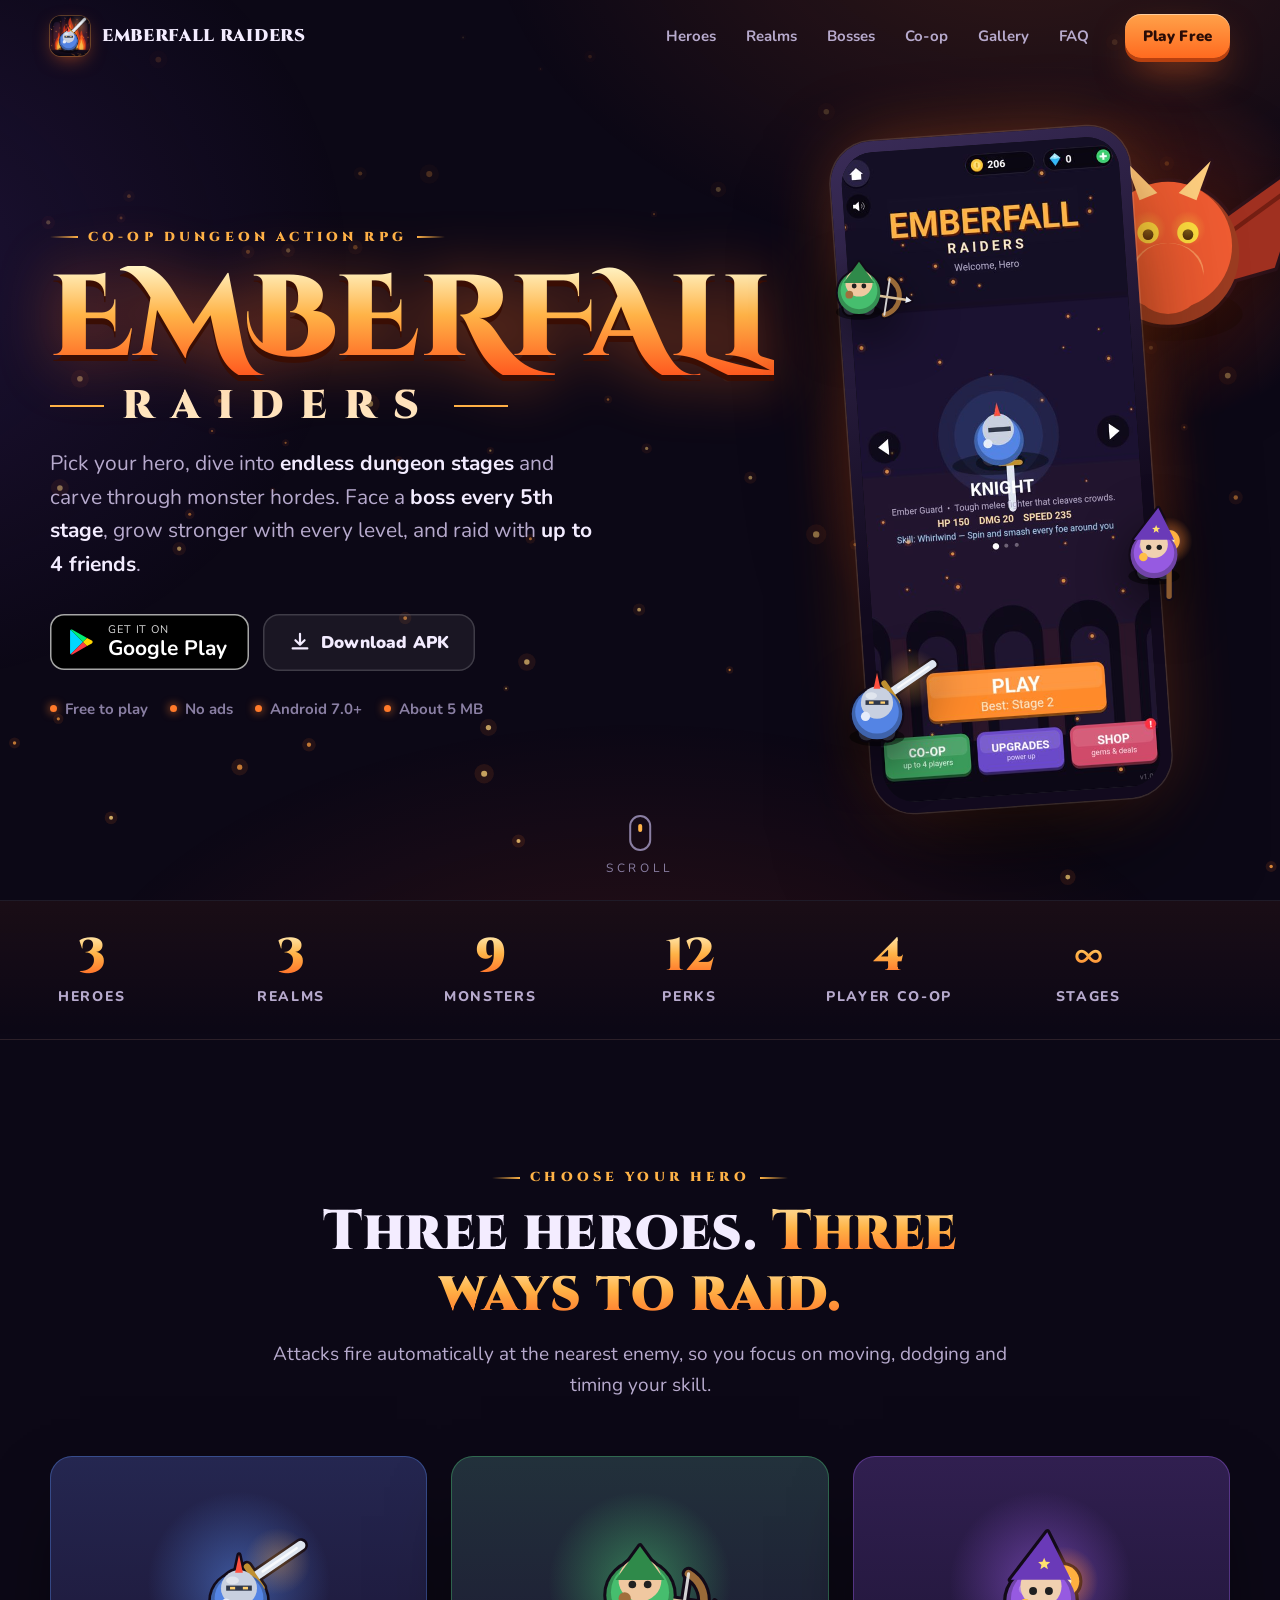
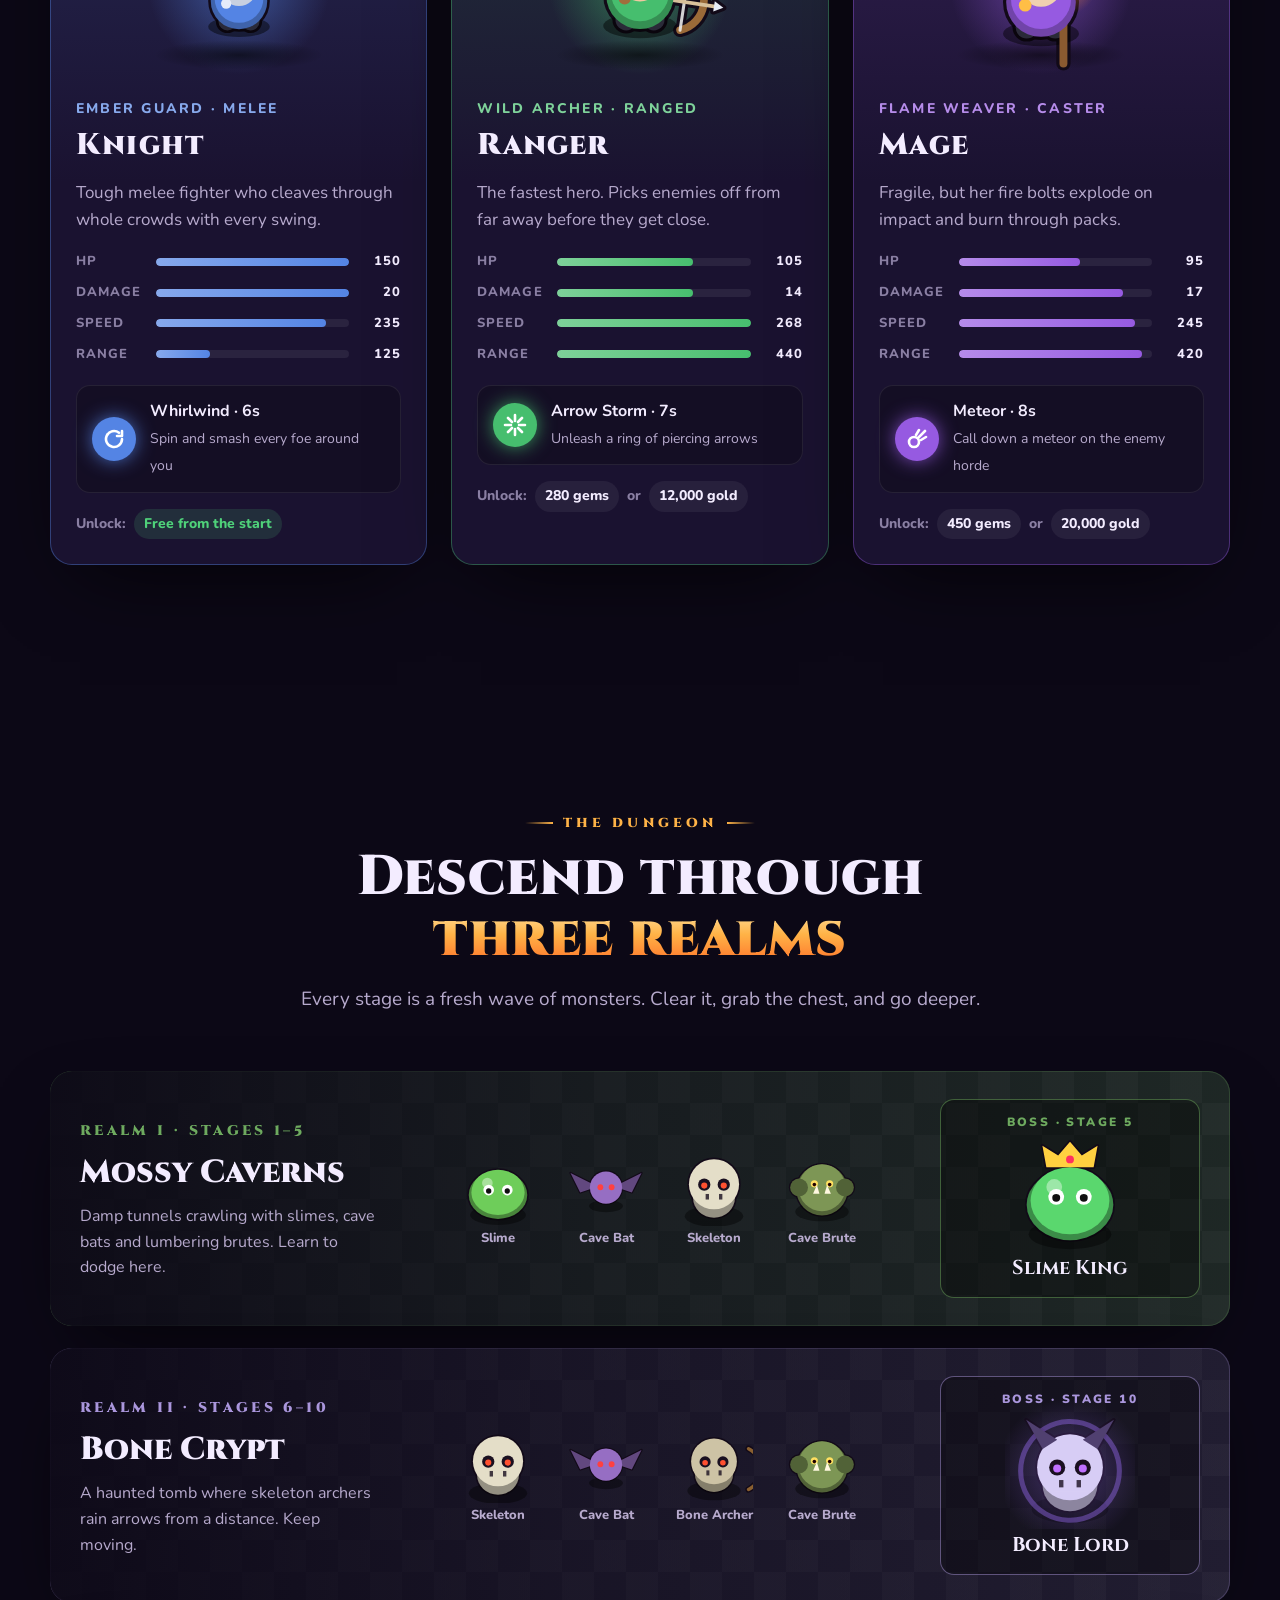
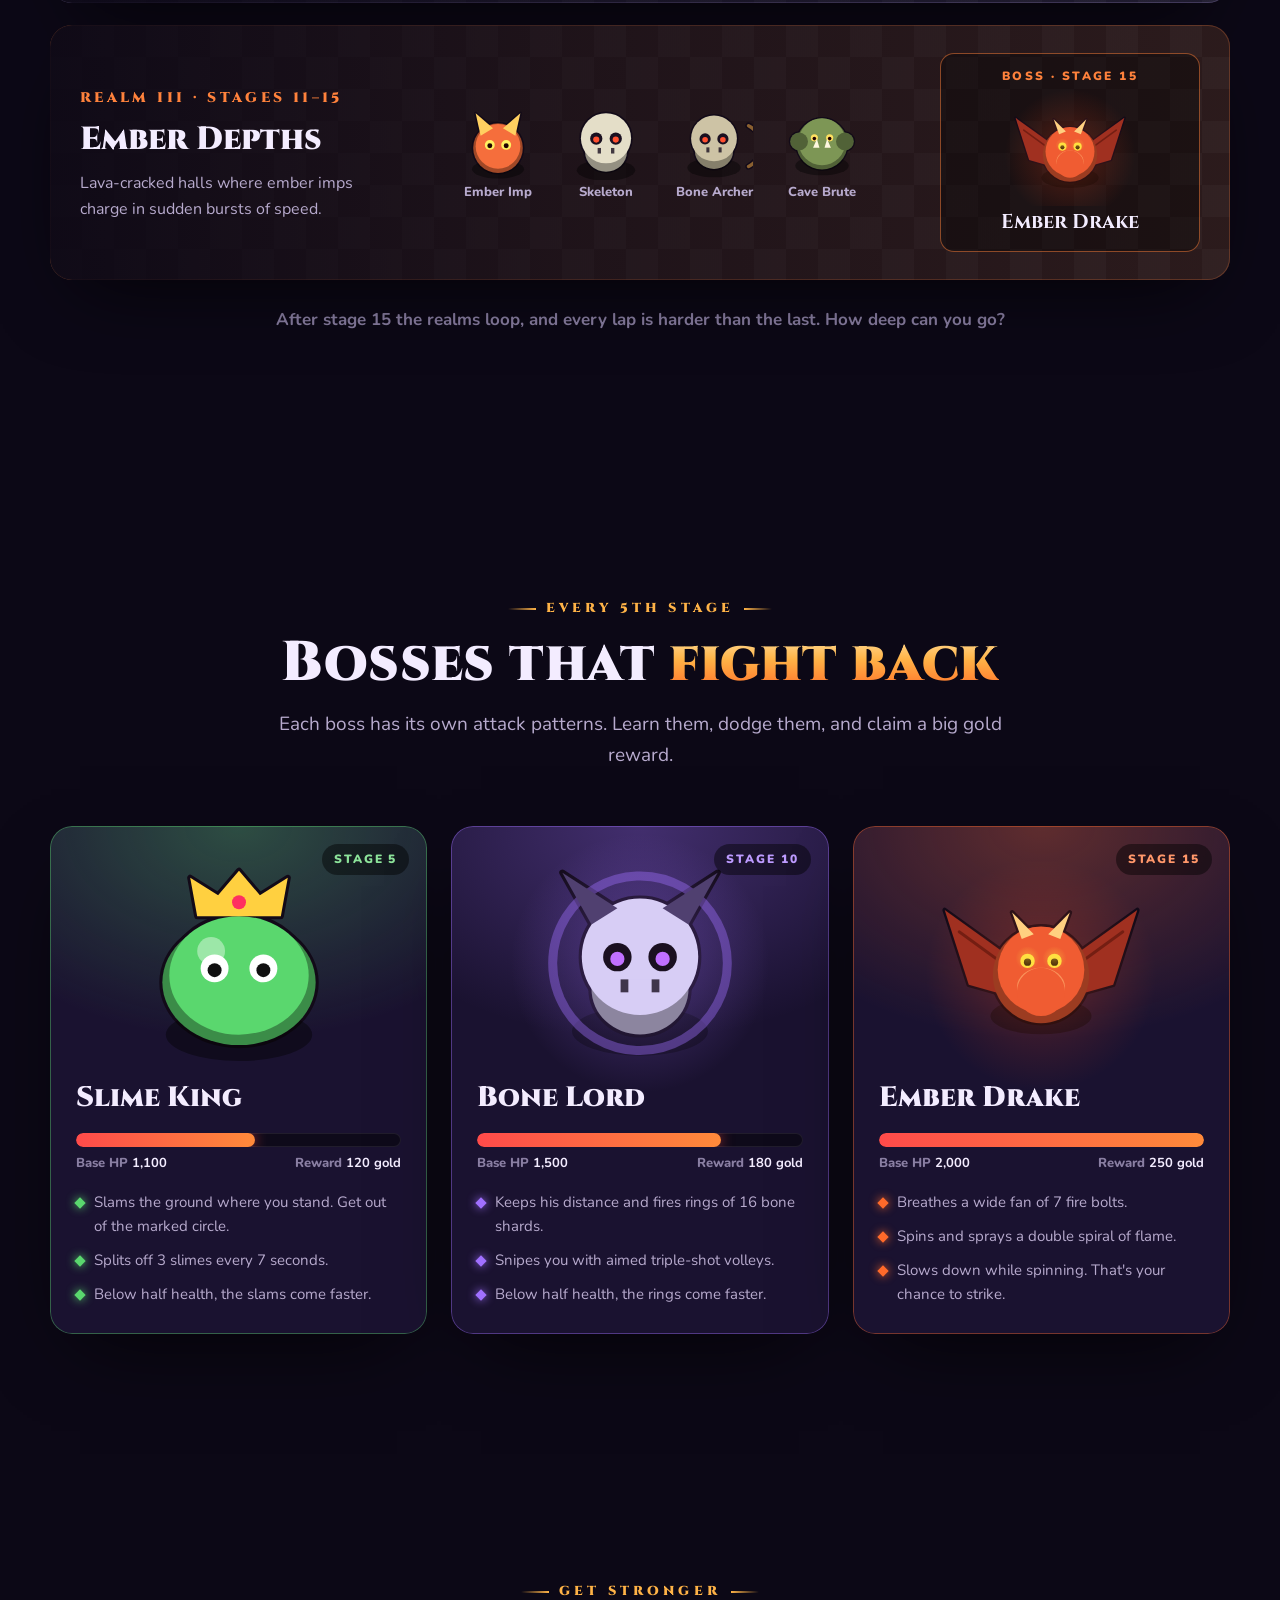
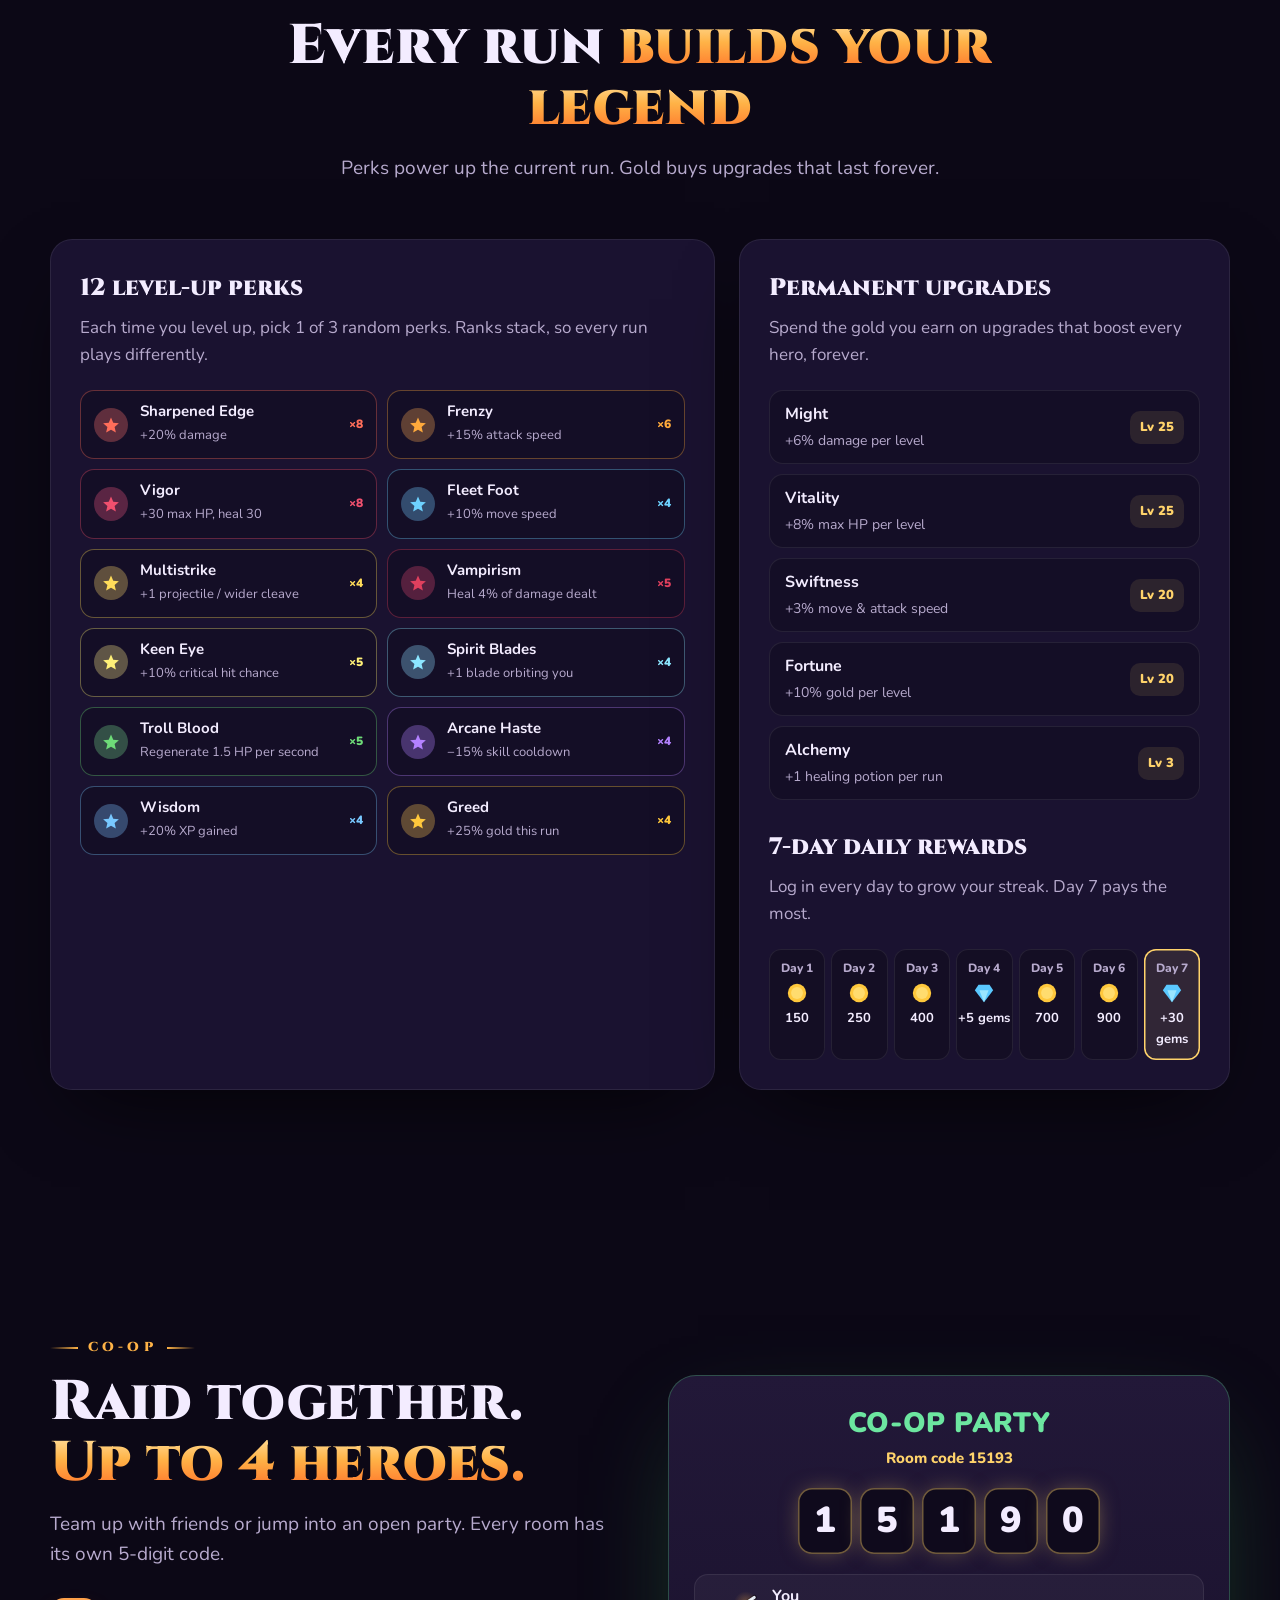
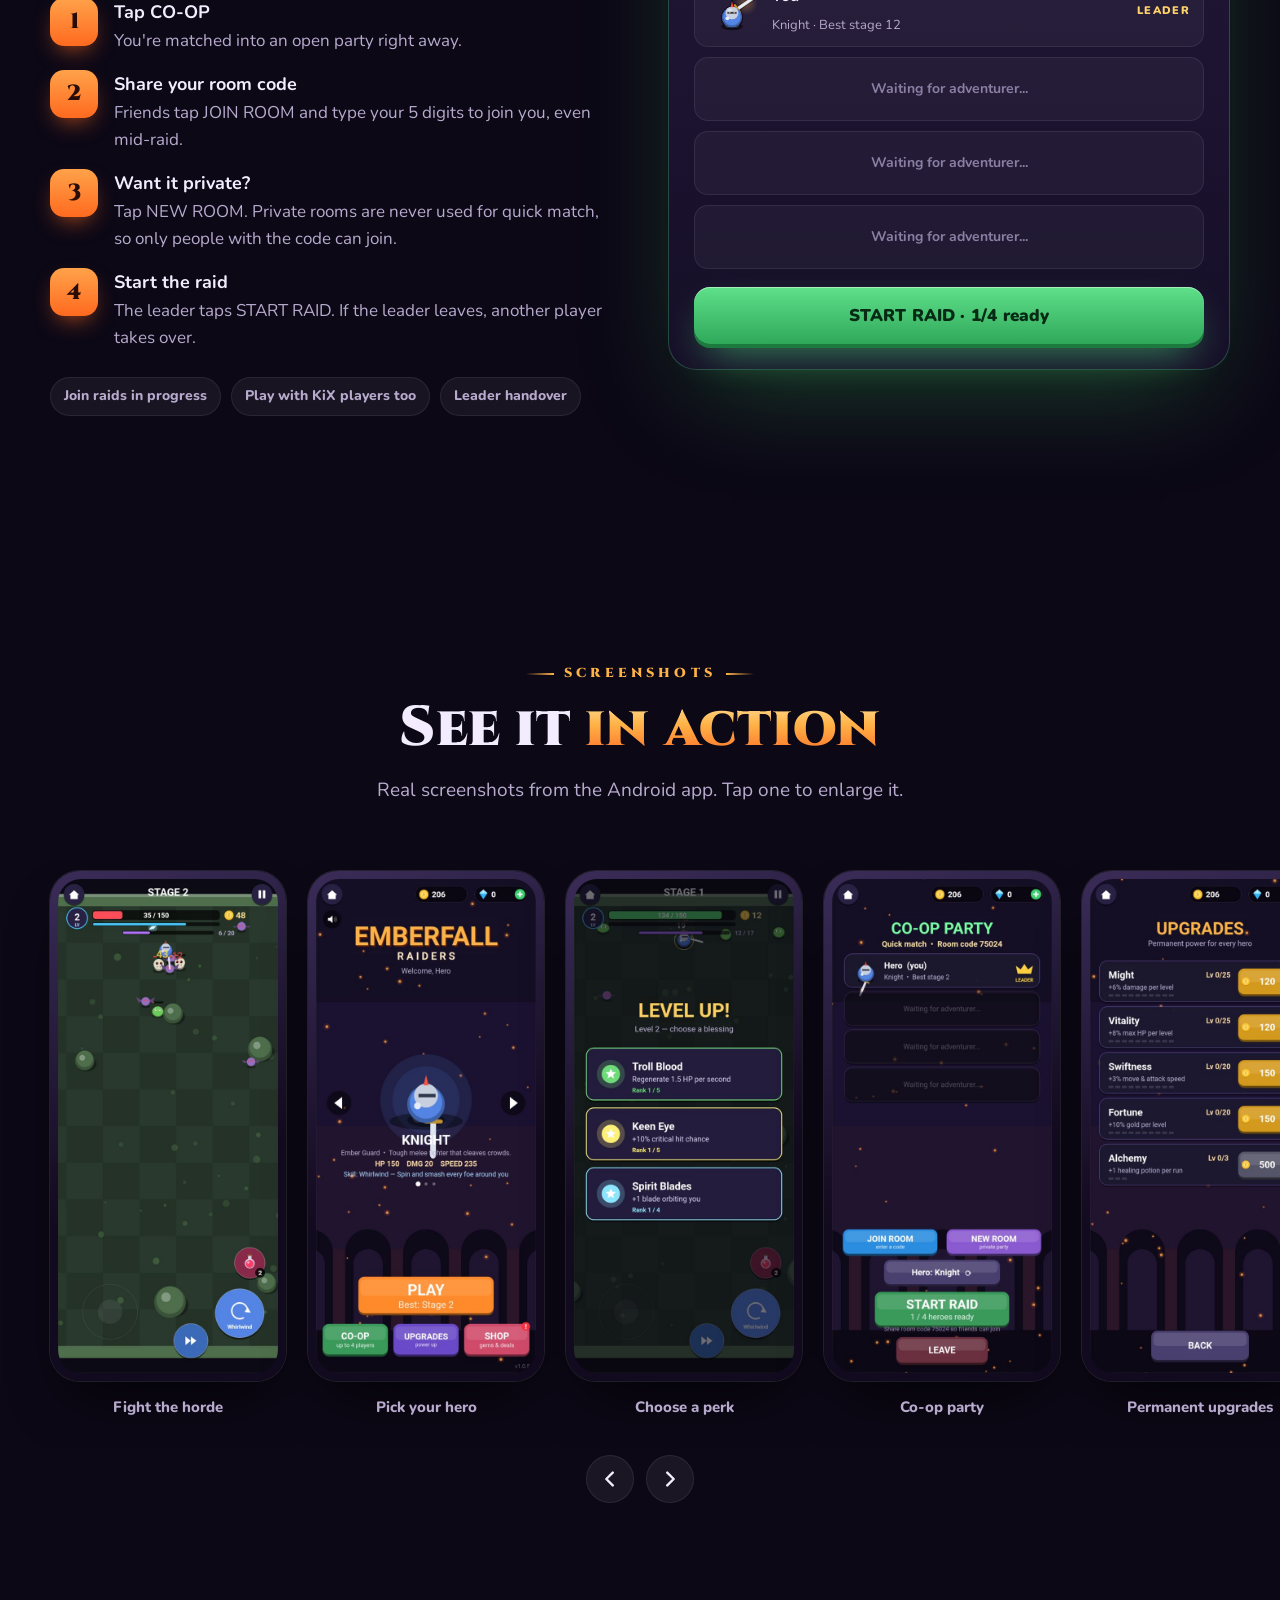
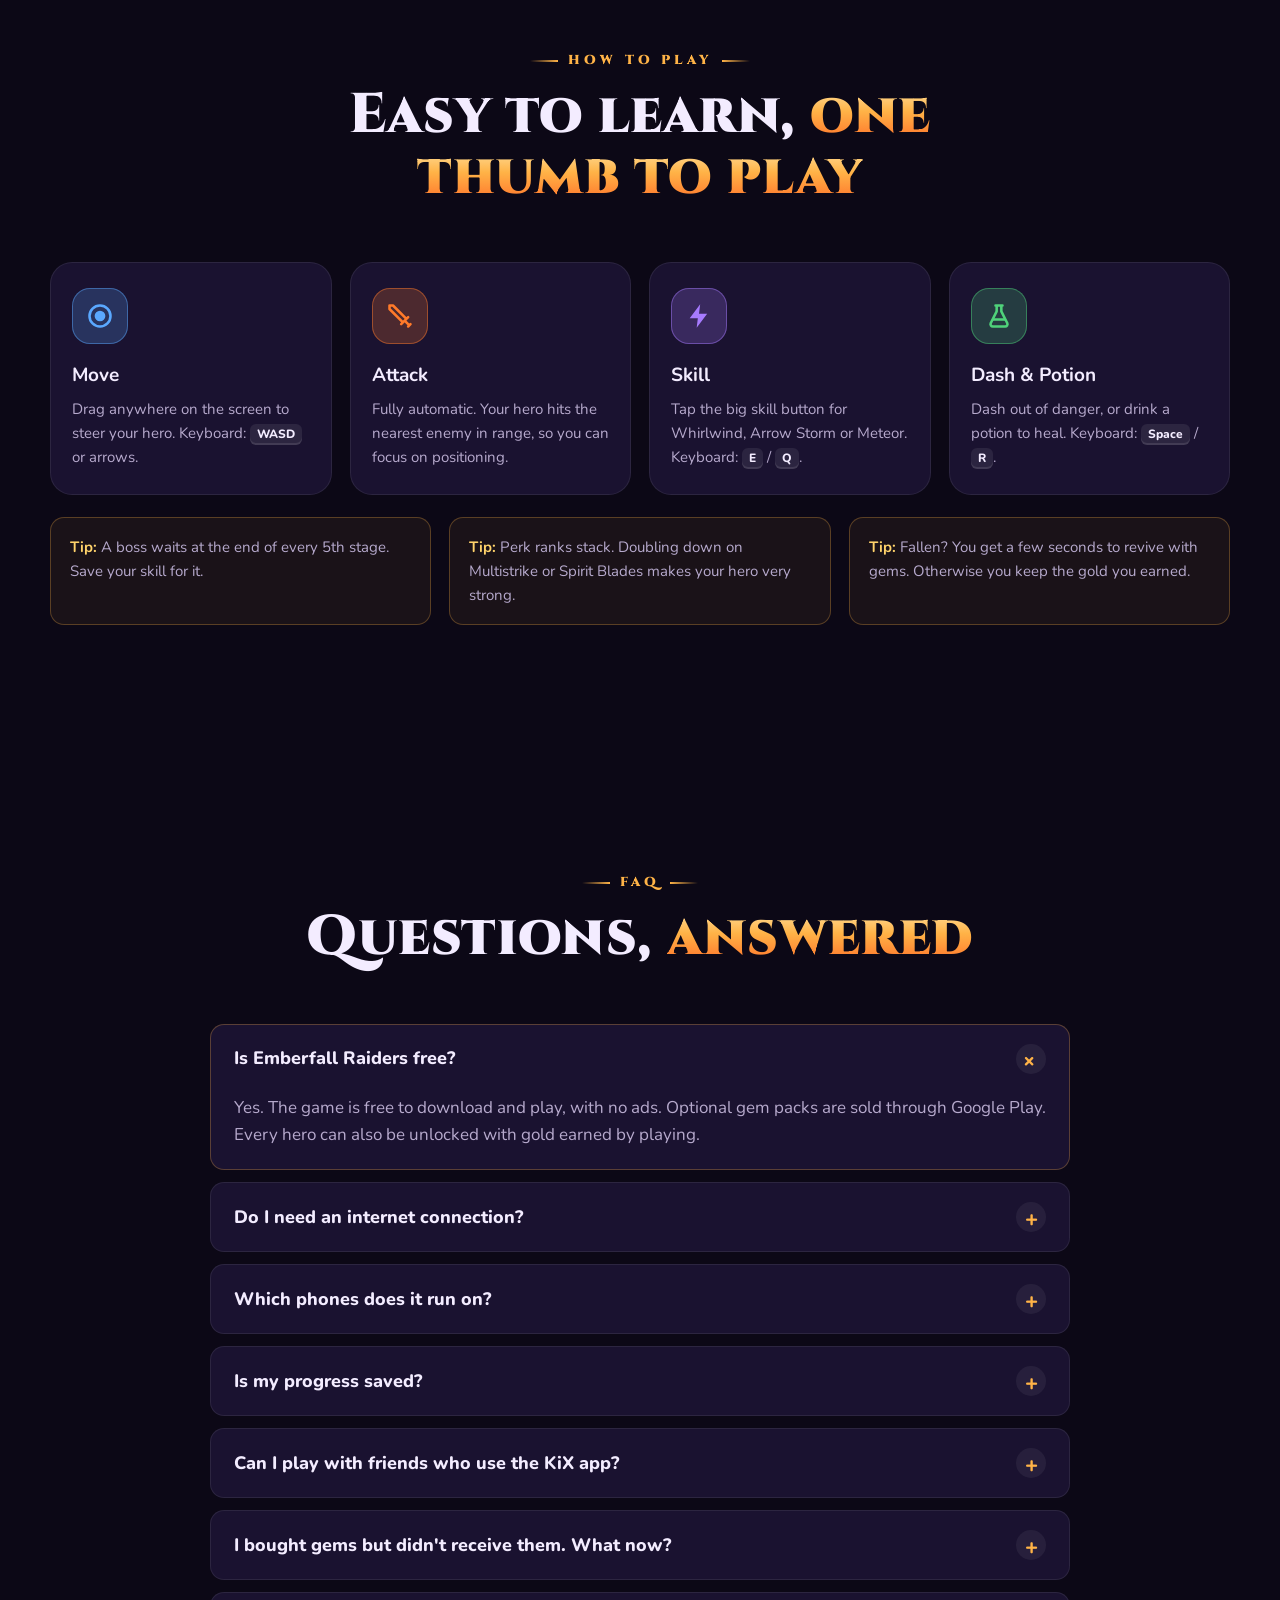
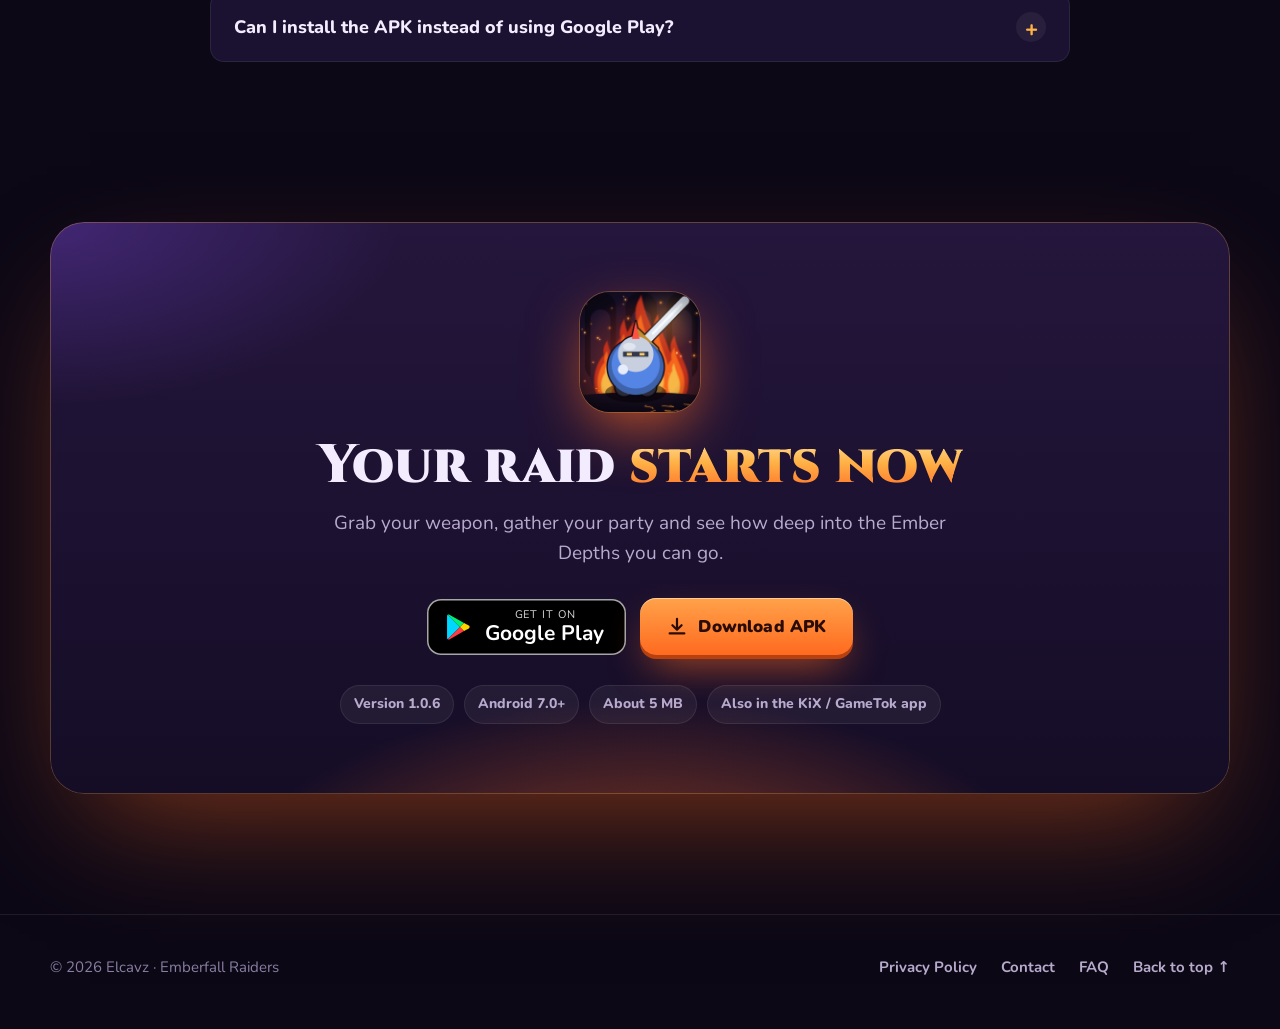
==== commit b33ef2ce: "updated the game to v1.0.6" ====
--- a/index.html
+++ b/index.html
@@ -436,7 +436,7 @@
             </a>
           </div>
           <div class="reqs">
-            <span class="chip">Version 1.0.5</span>
+            <span class="chip">Version 1.0.6</span>
             <span class="chip">Android 7.0+</span>
             <span class="chip">About 5 MB</span>
             <span class="chip">Also in the KiX / GameTok app</span>
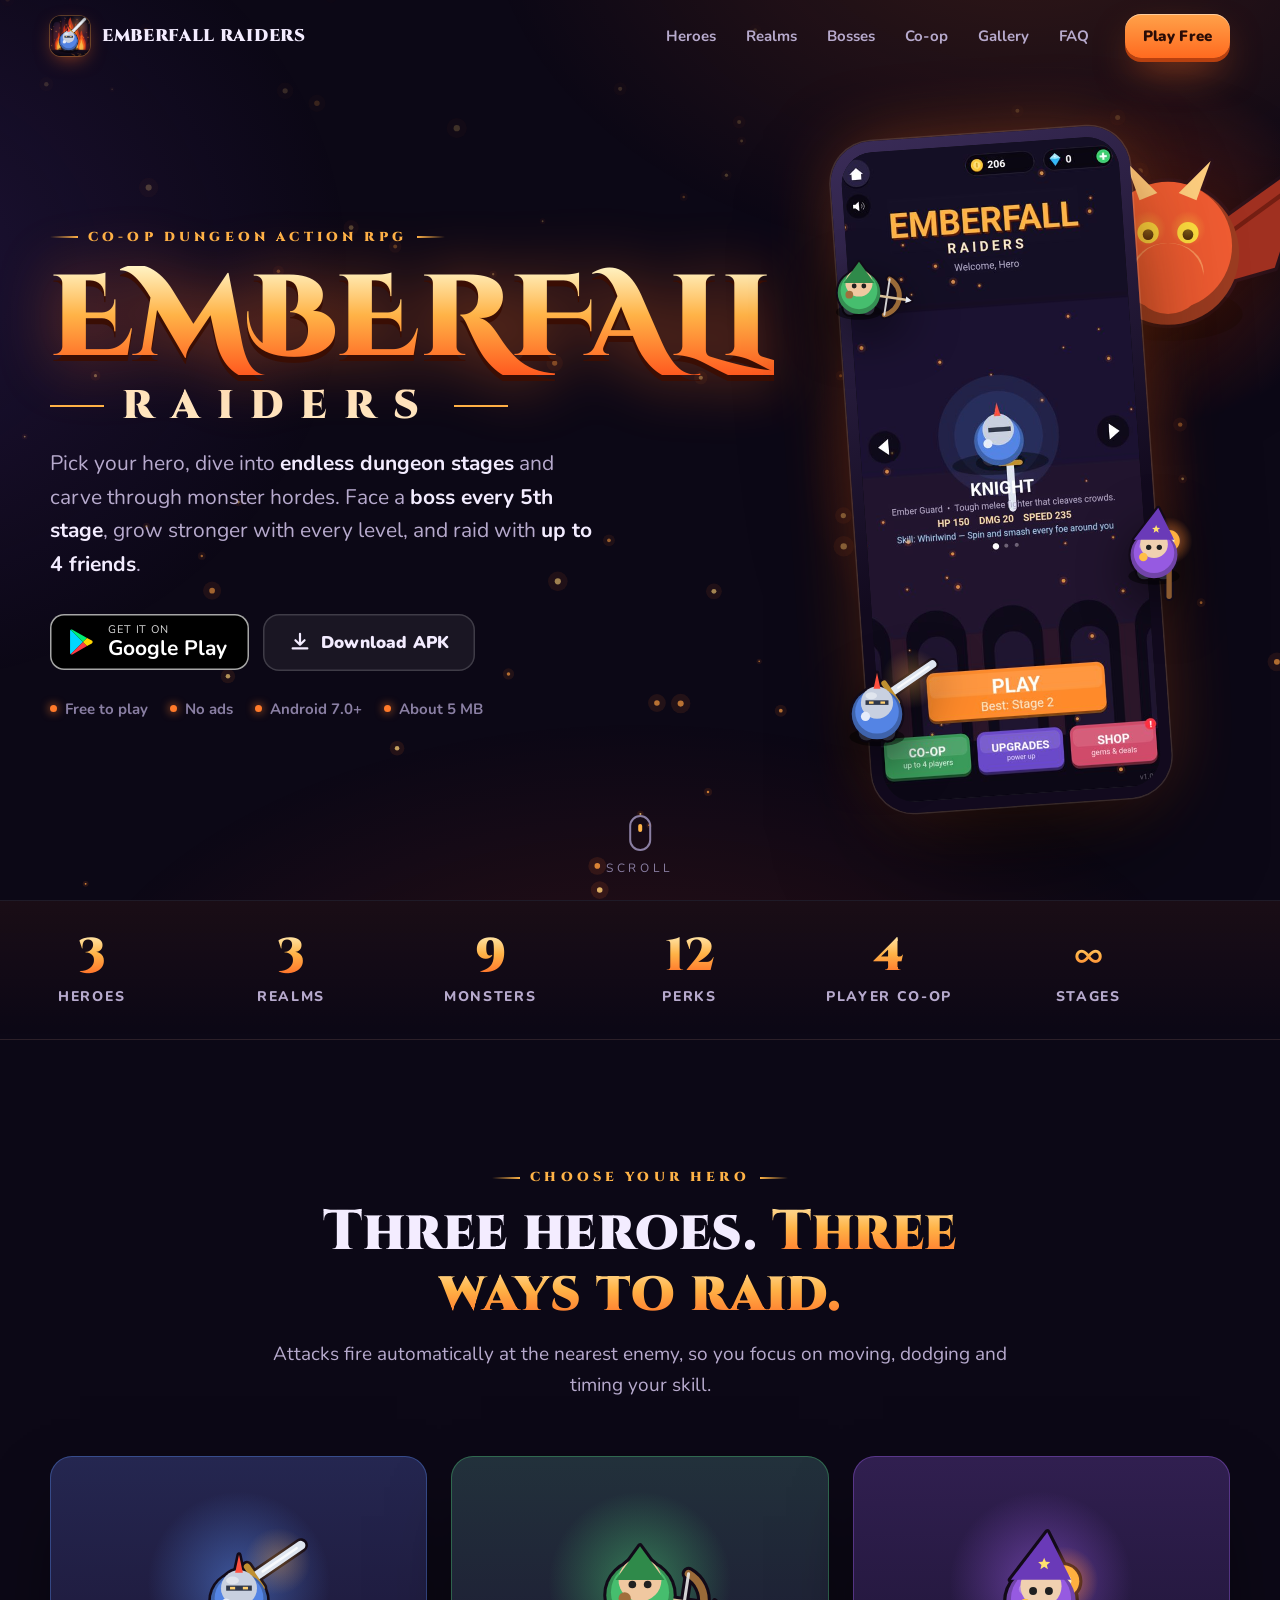
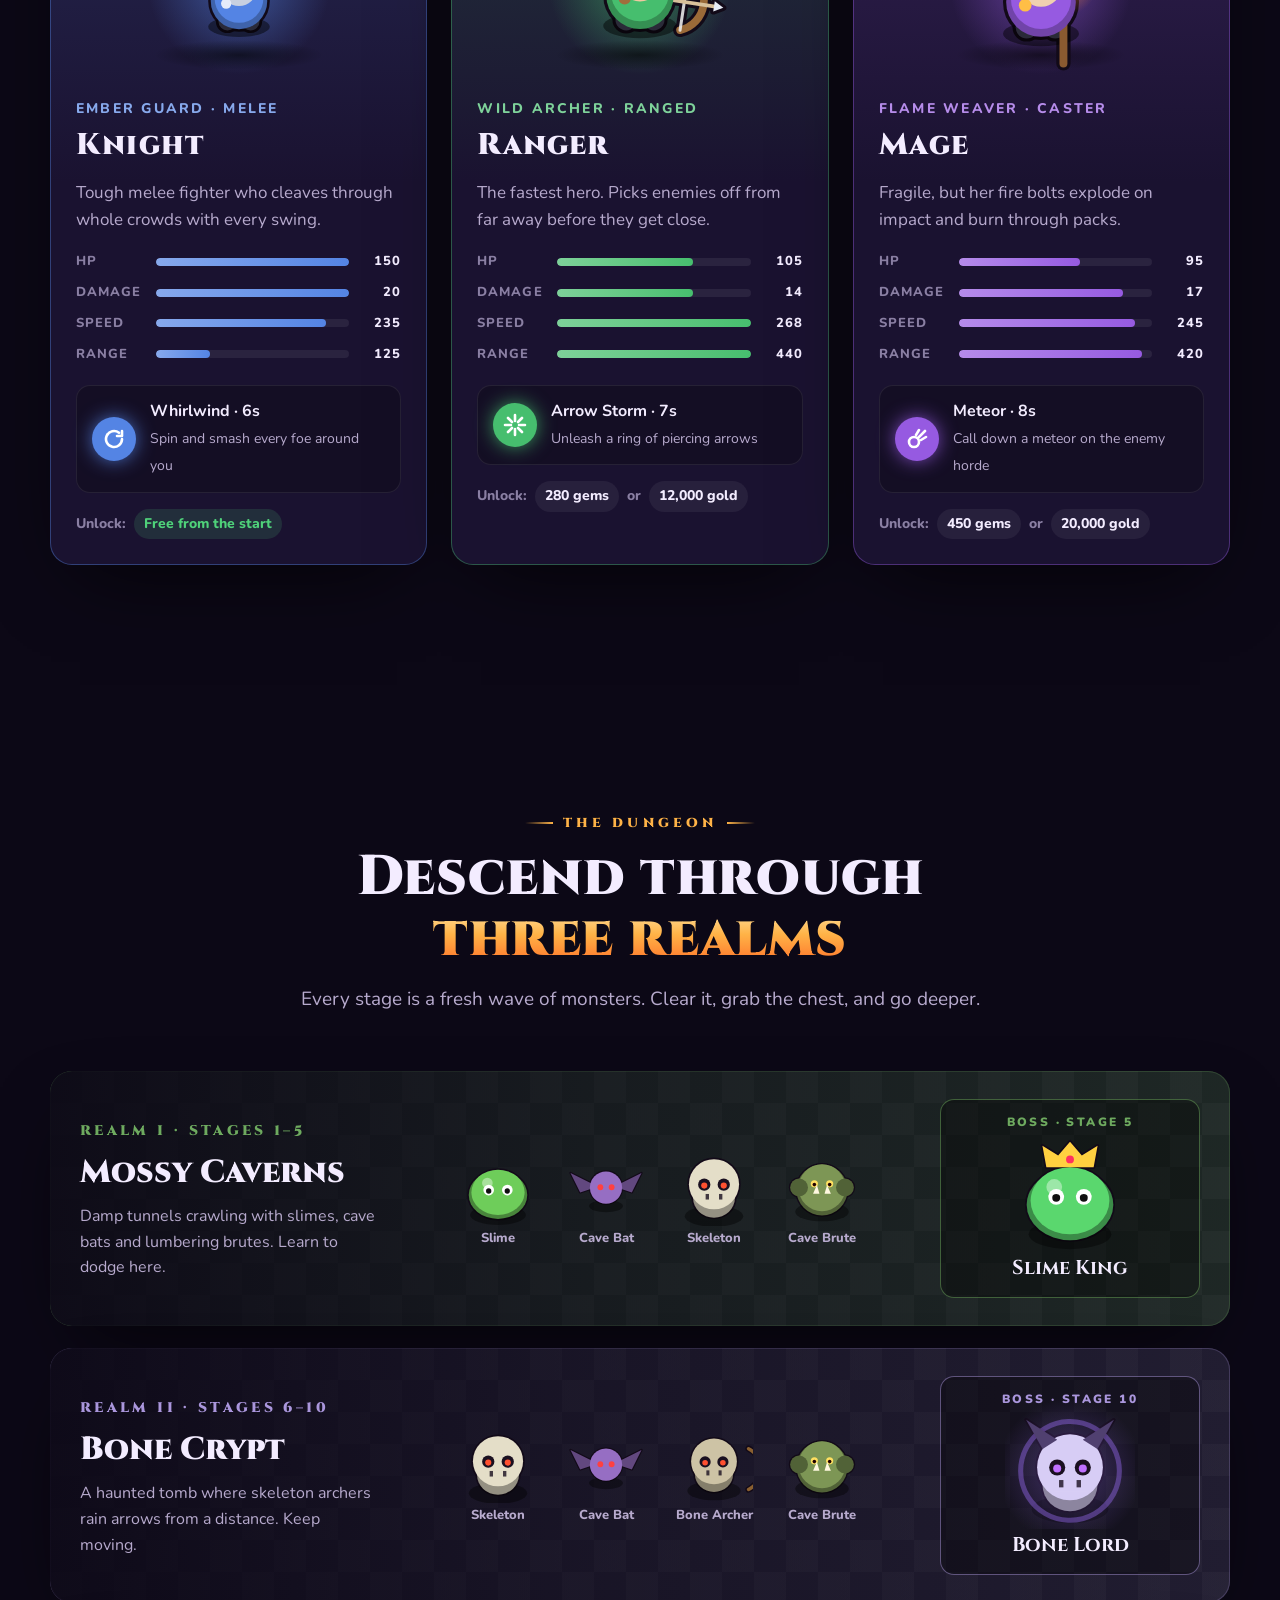
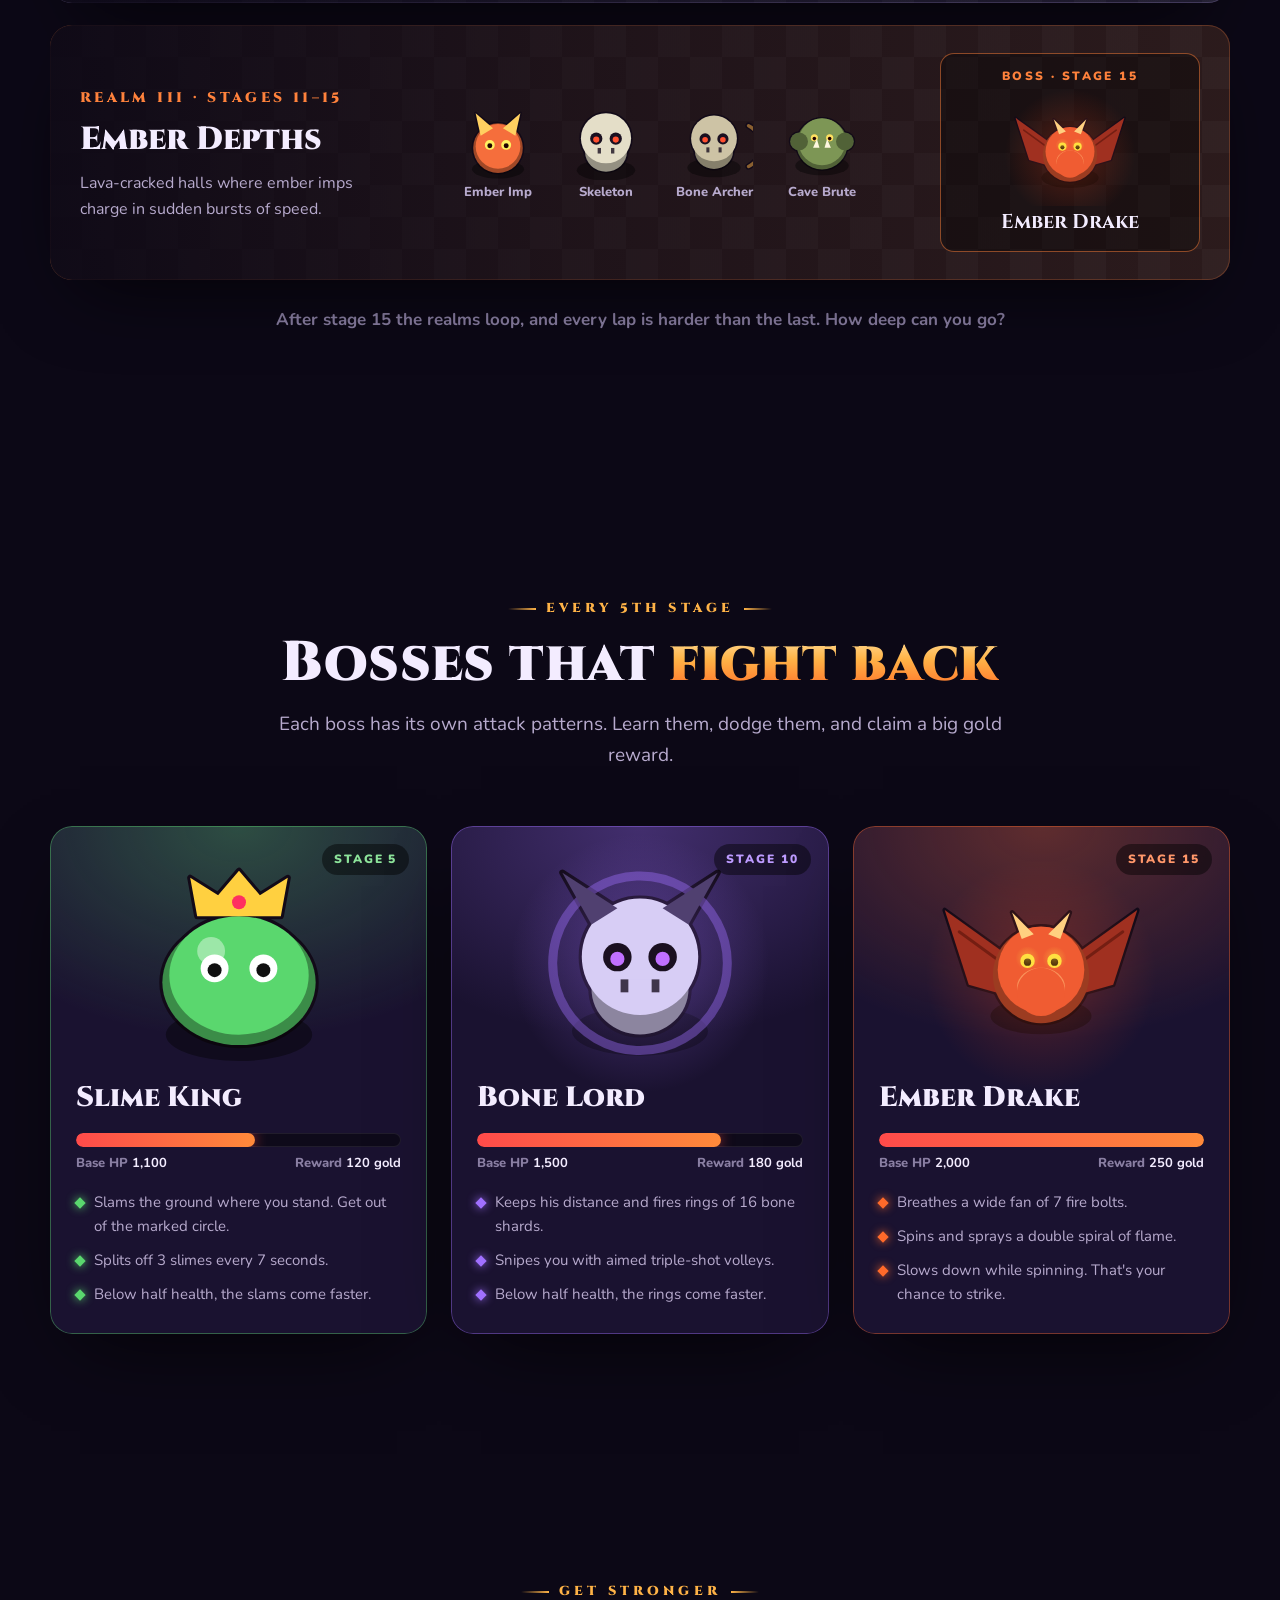
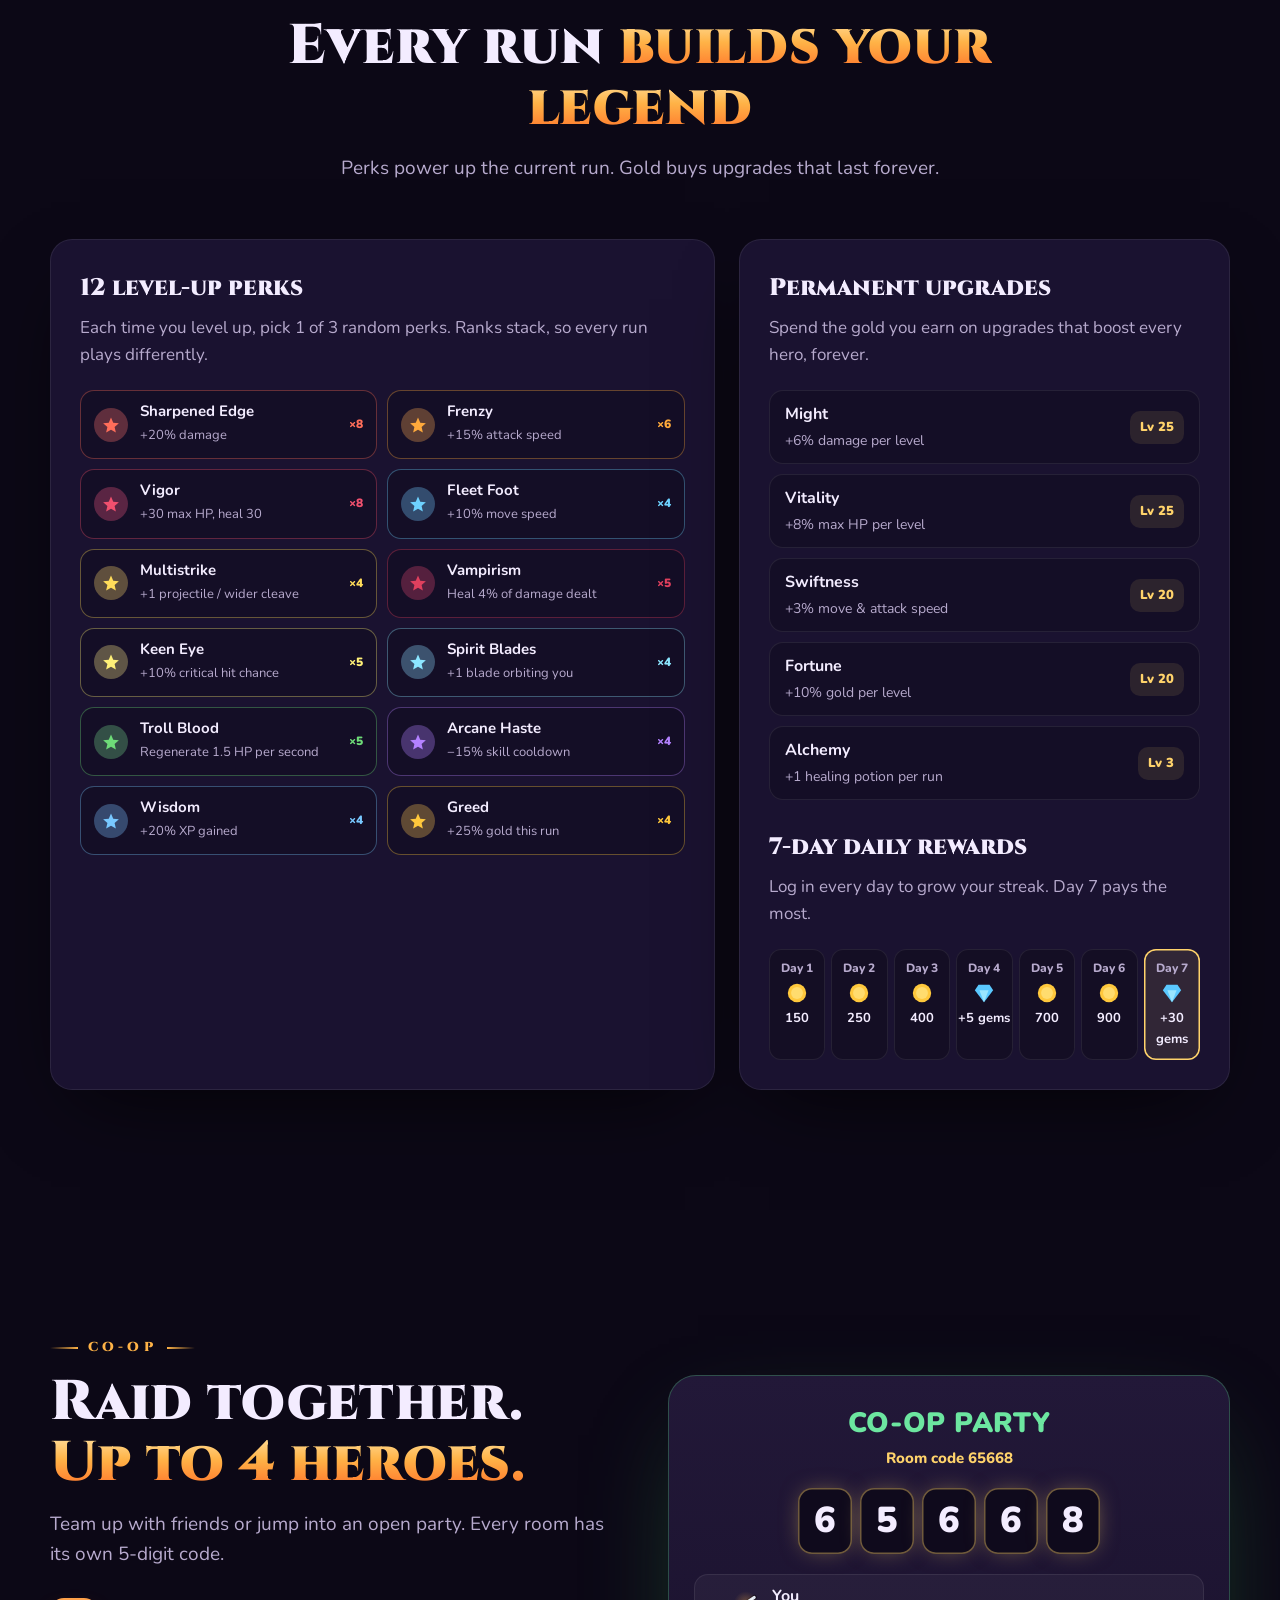
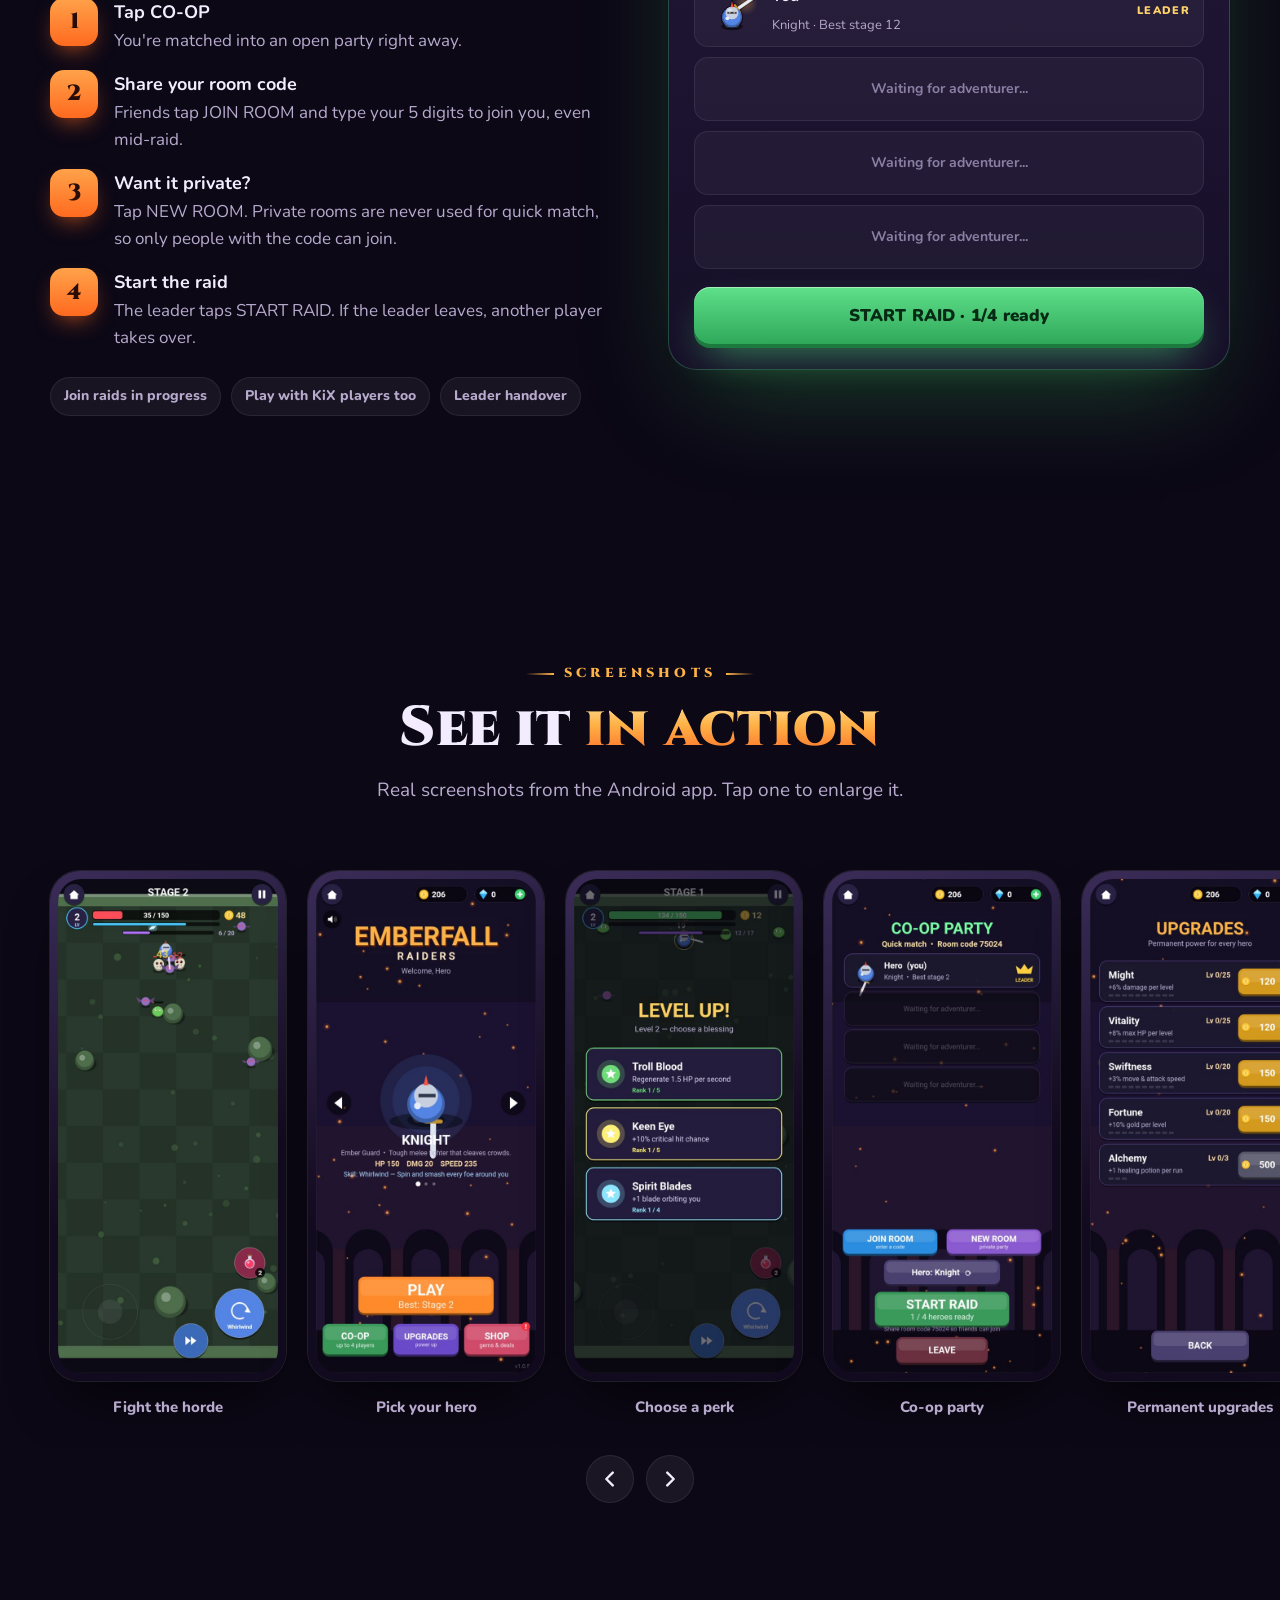
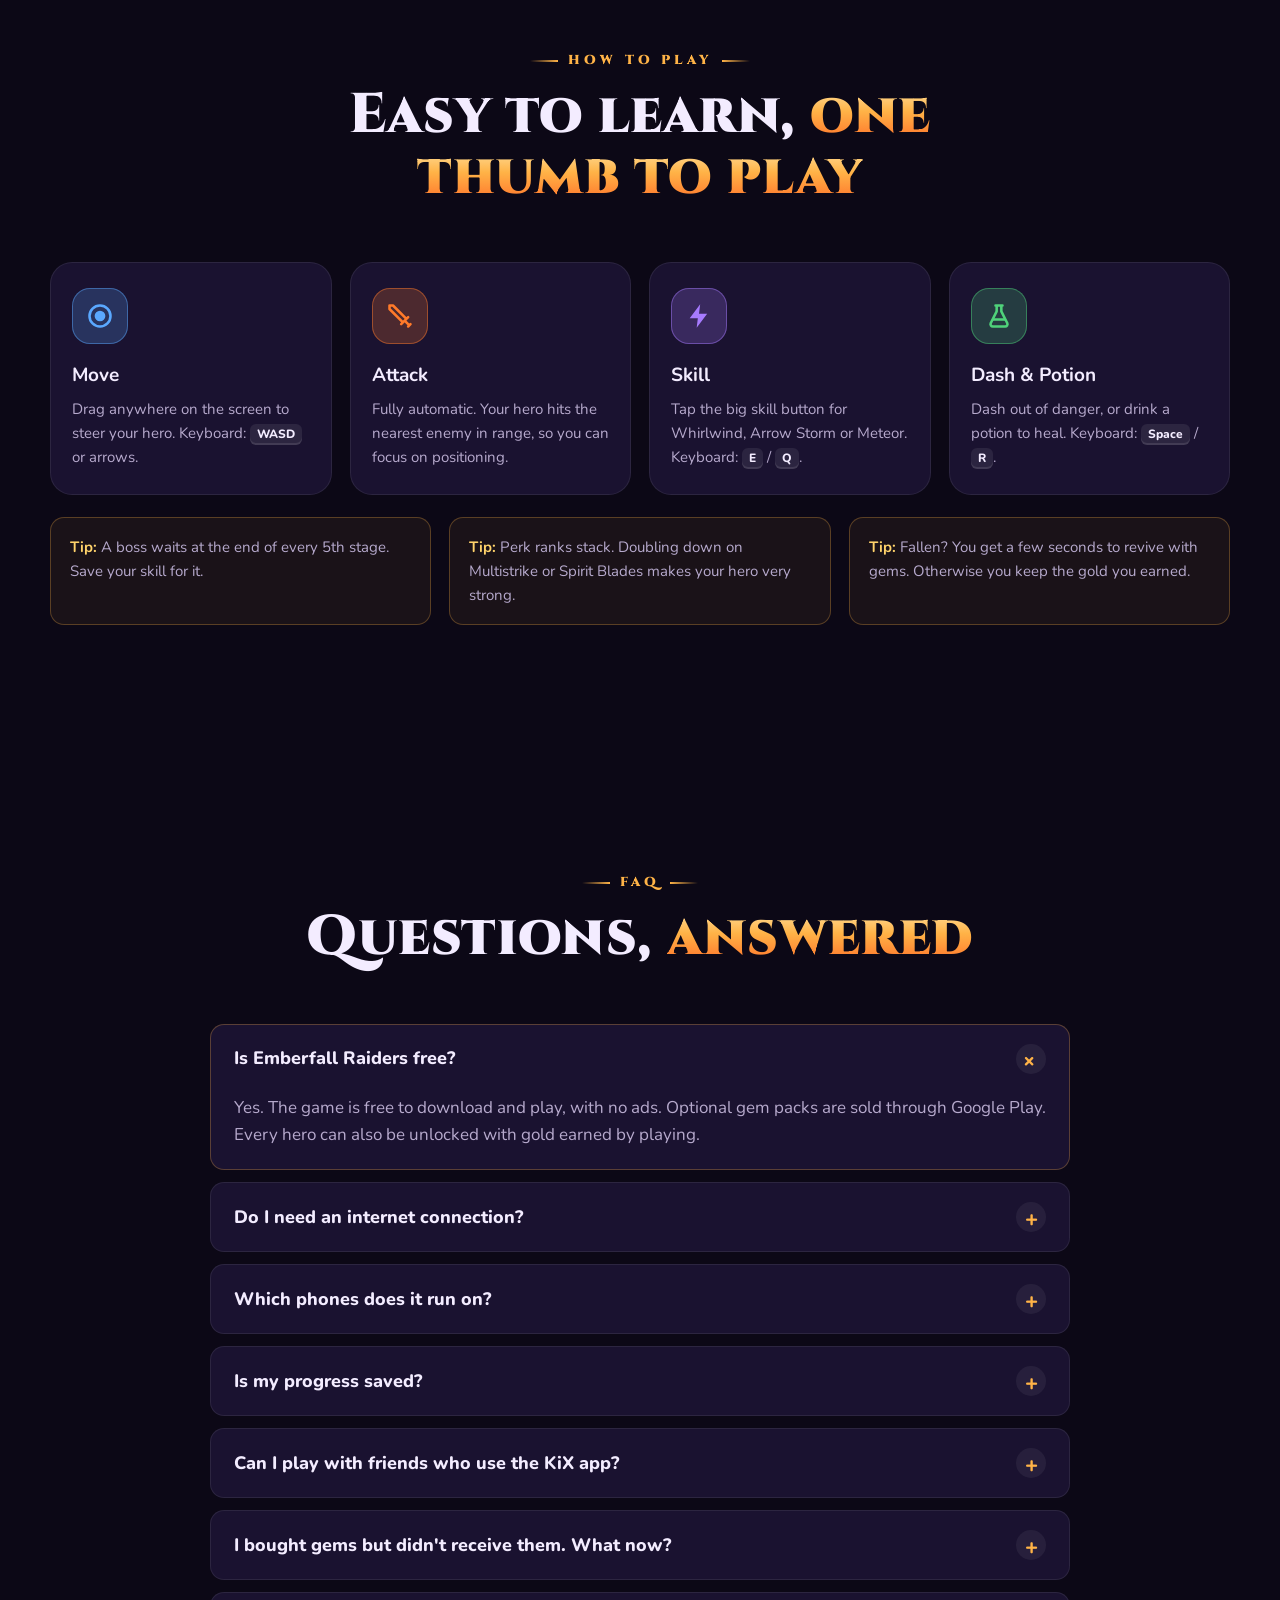
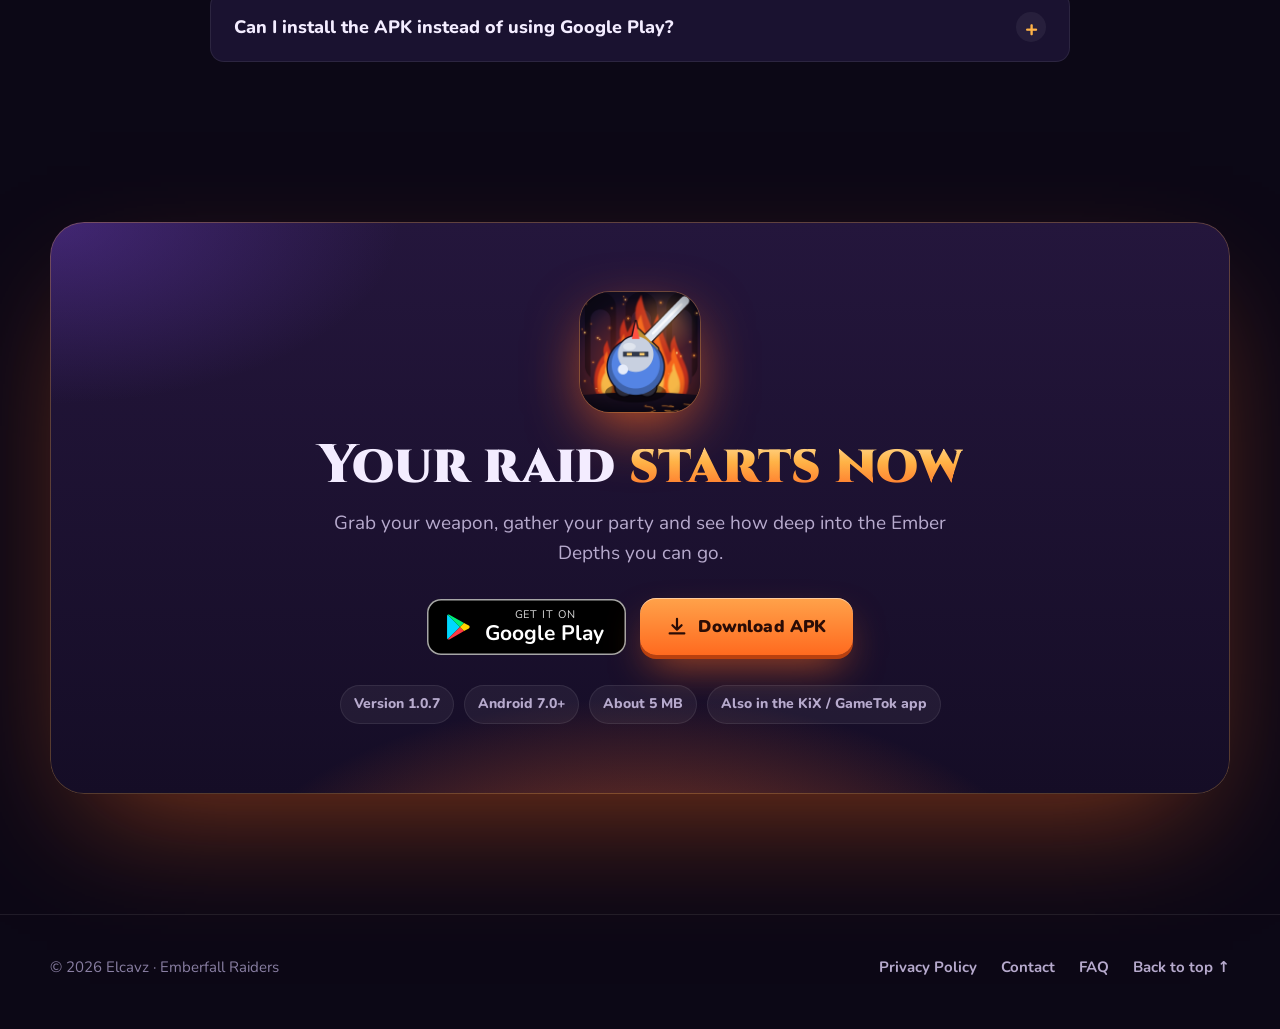
==== commit be402dde: "updated privacy policy" ====
--- a/index.html
+++ b/index.html
@@ -436,7 +436,7 @@
             </a>
           </div>
           <div class="reqs">
-            <span class="chip">Version 1.0.6</span>
+            <span class="chip">Version 1.0.7</span>
             <span class="chip">Android 7.0+</span>
             <span class="chip">About 5 MB</span>
             <span class="chip">Also in the KiX / GameTok app</span>
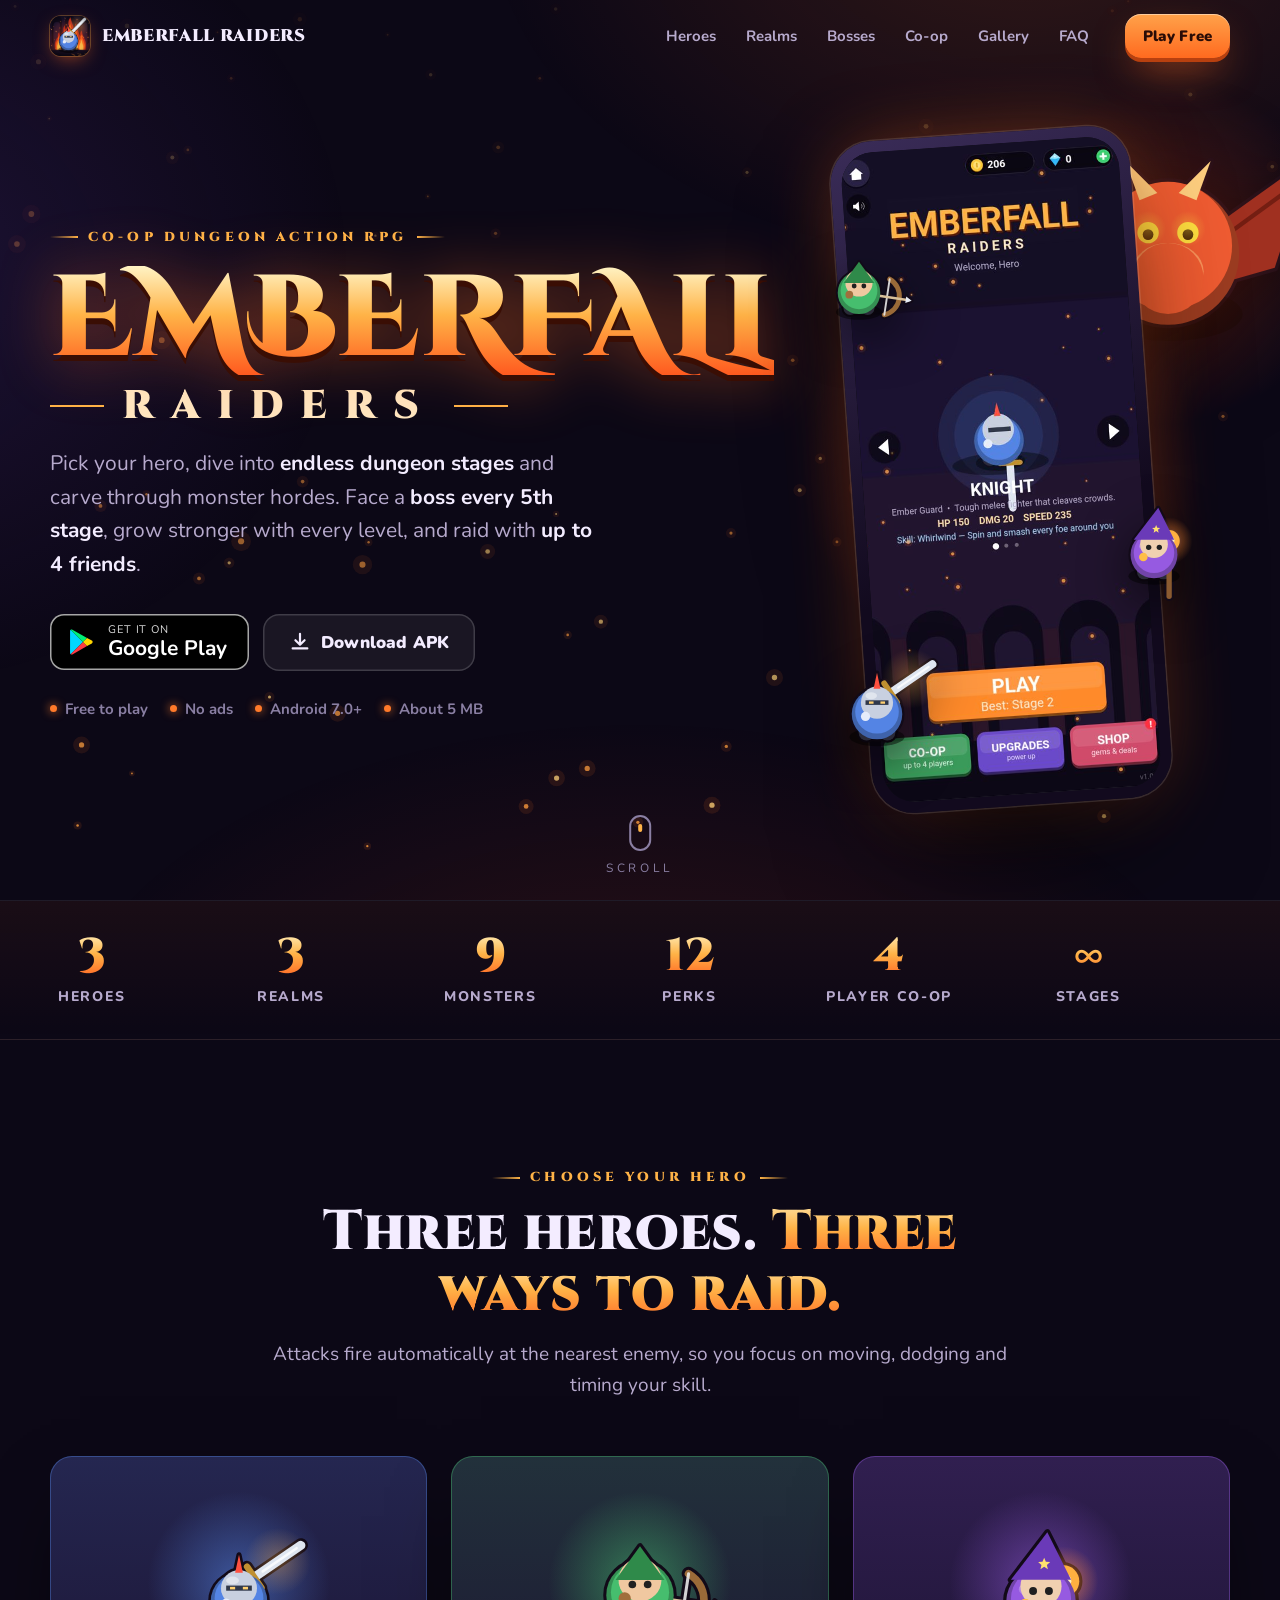
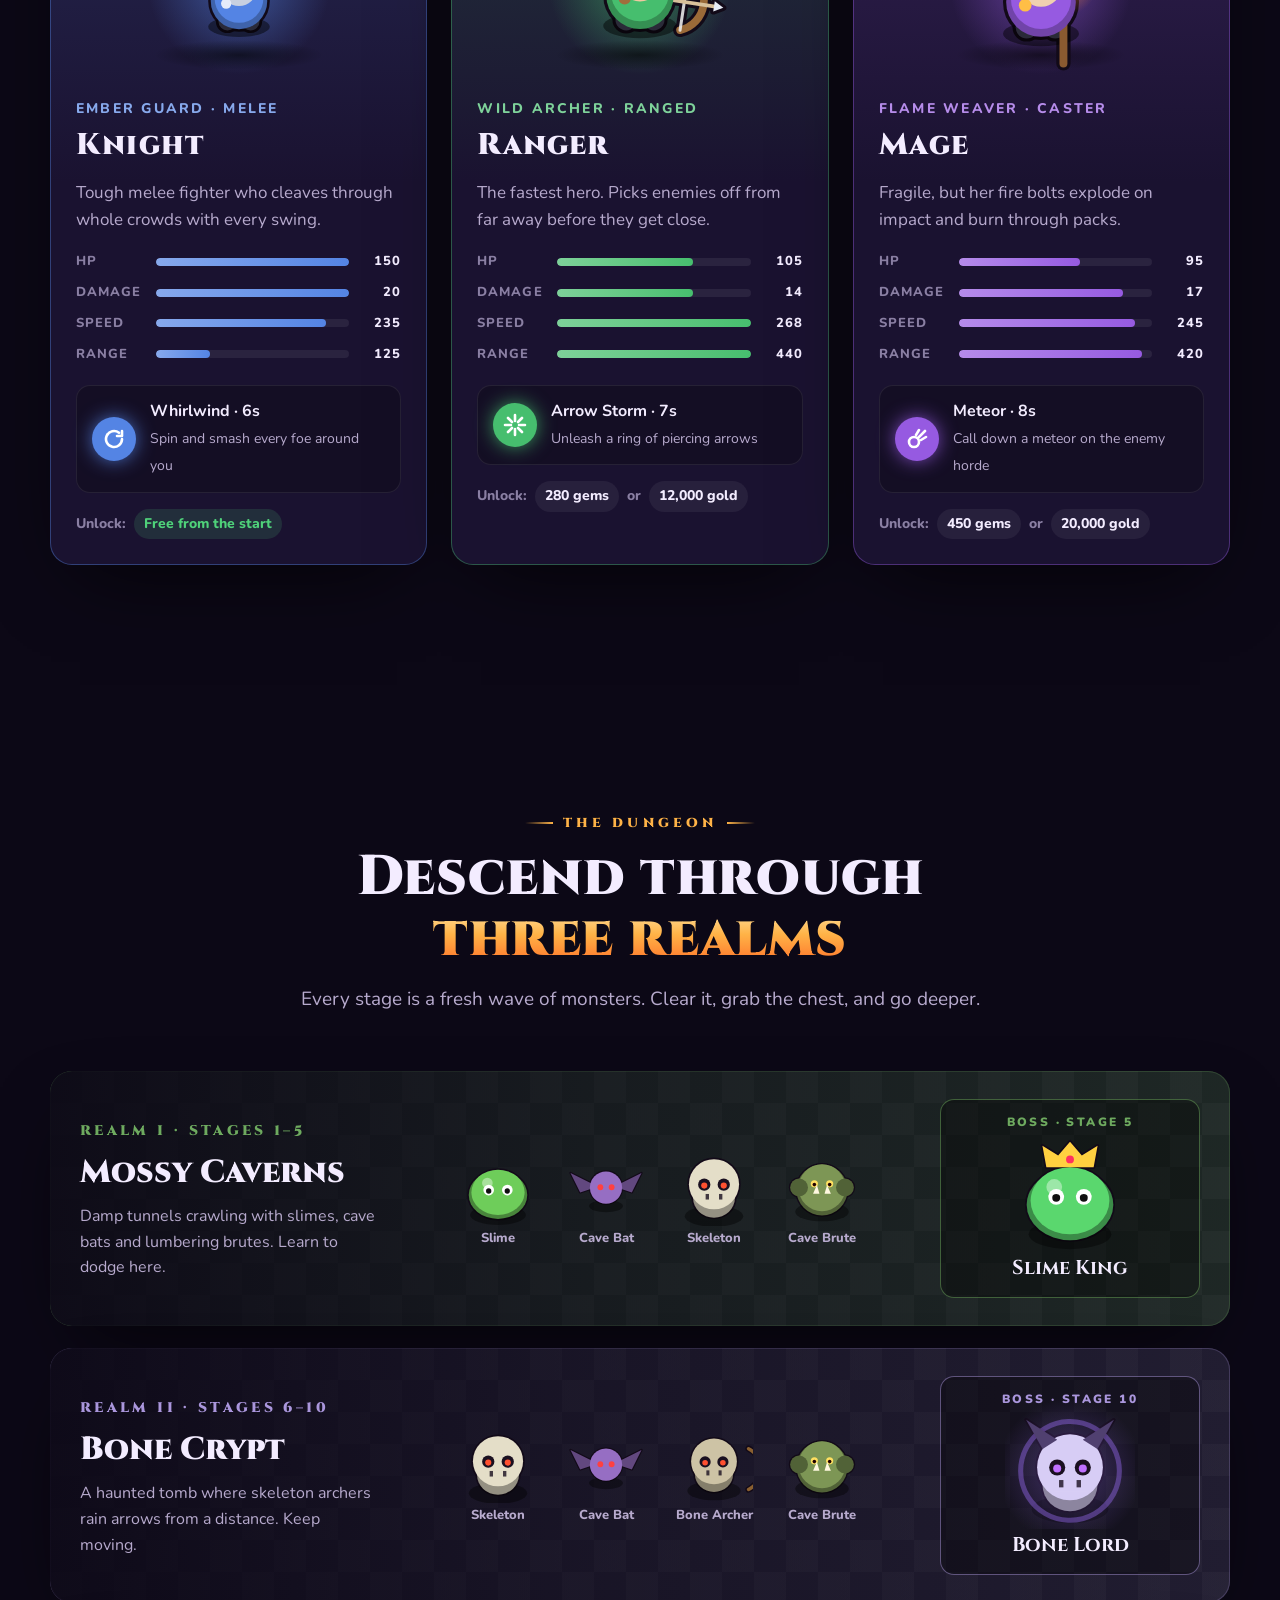
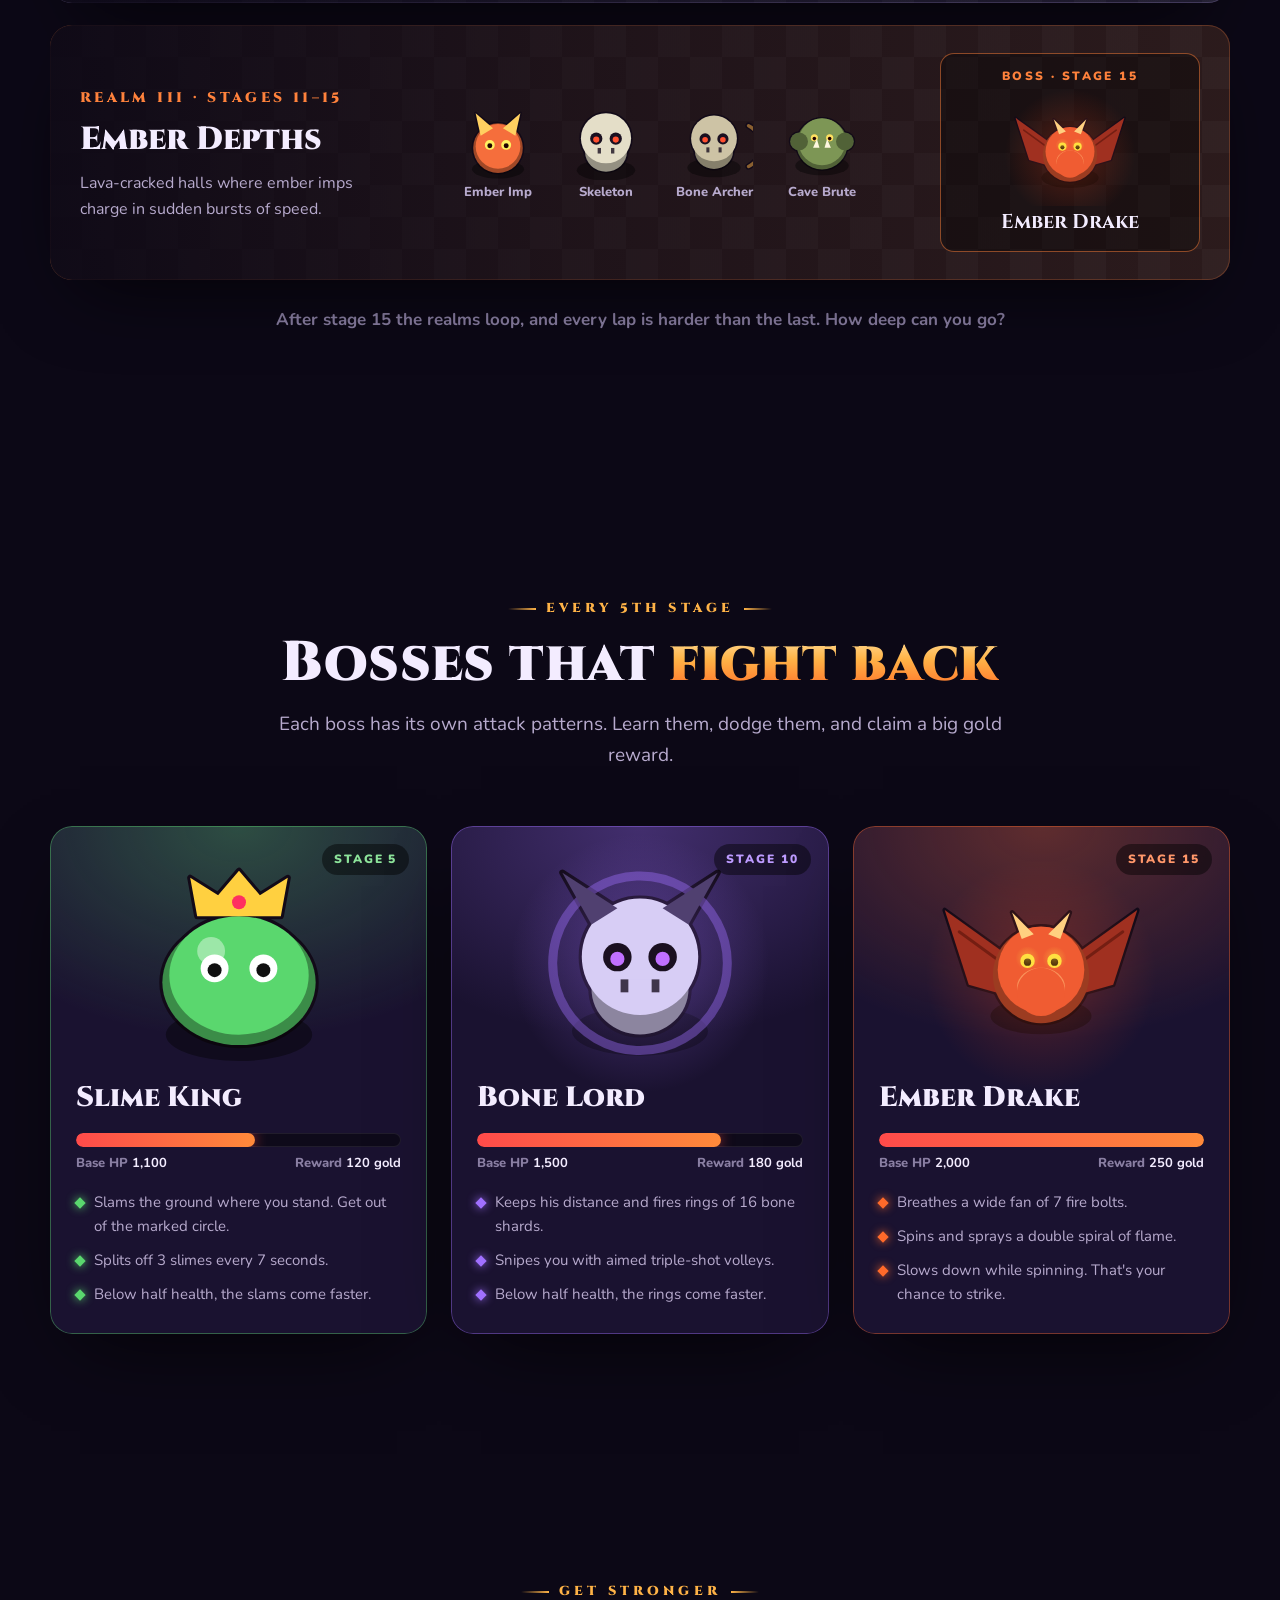
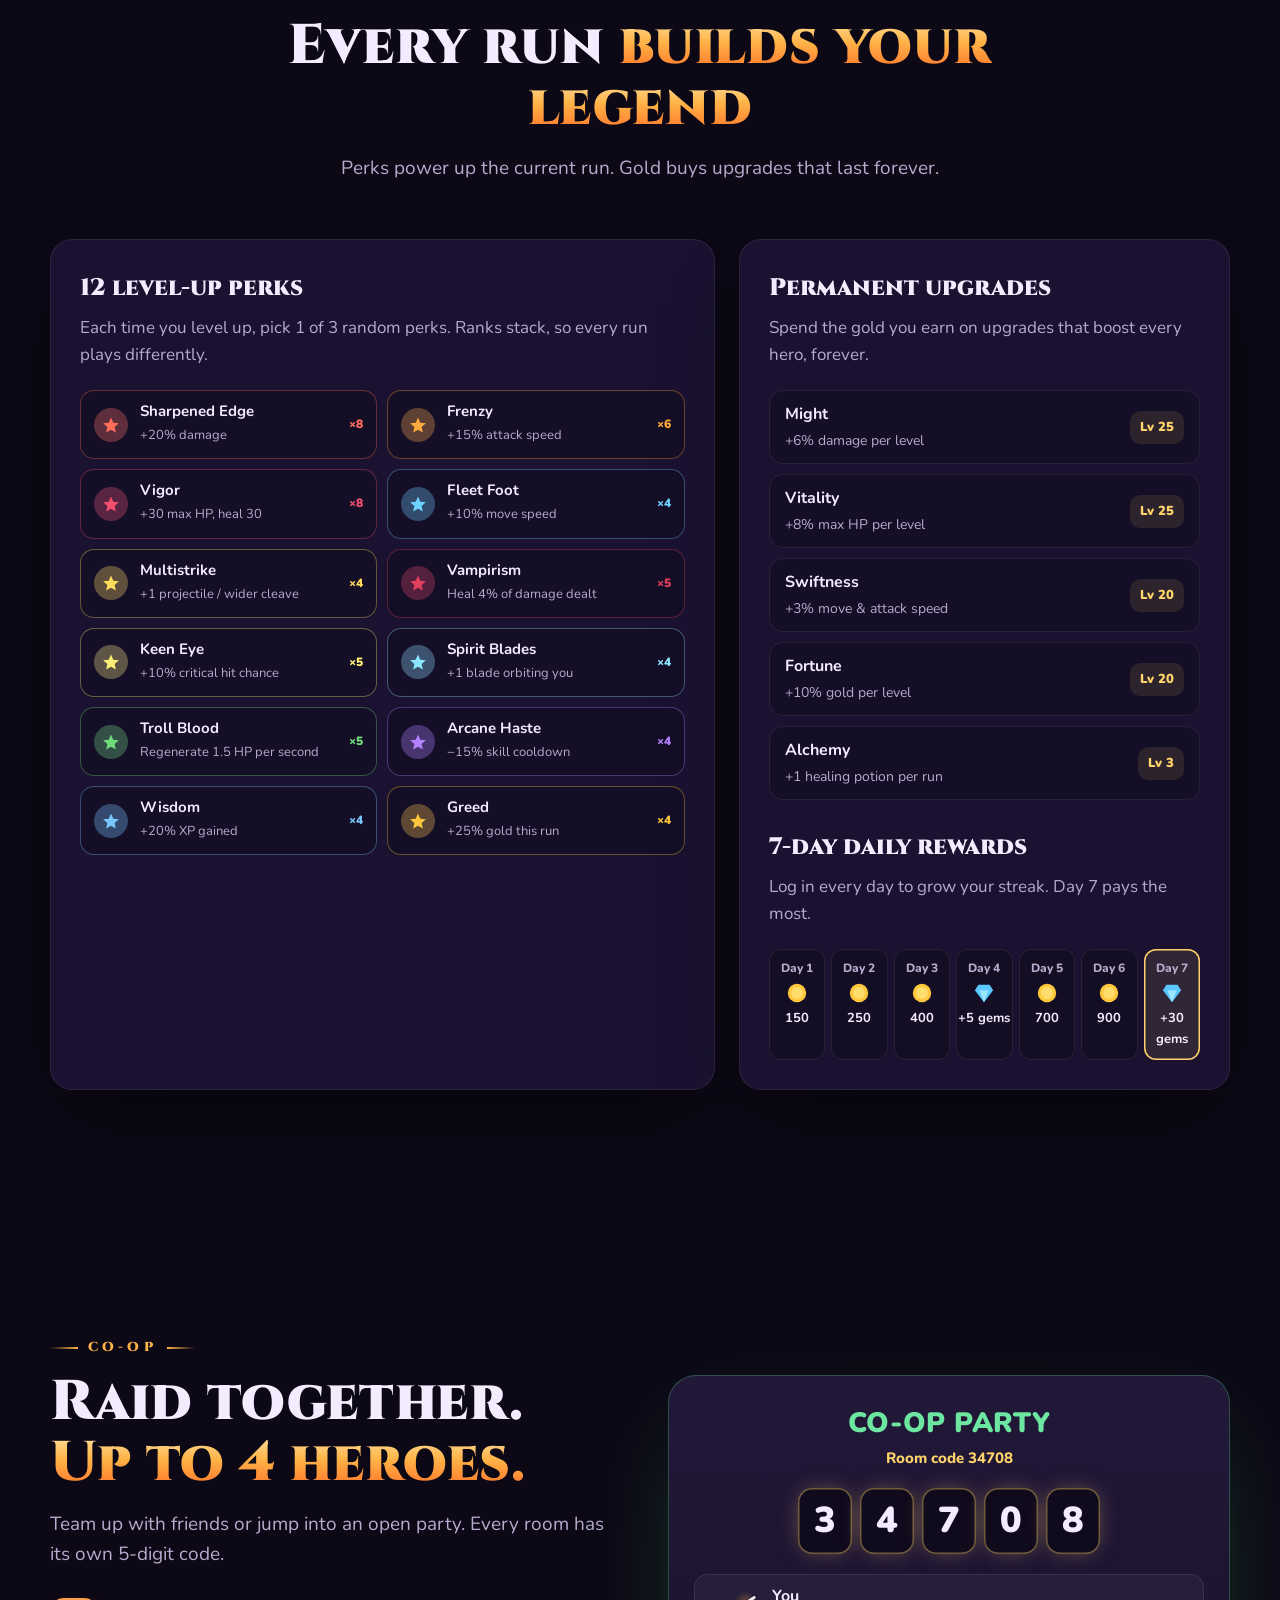
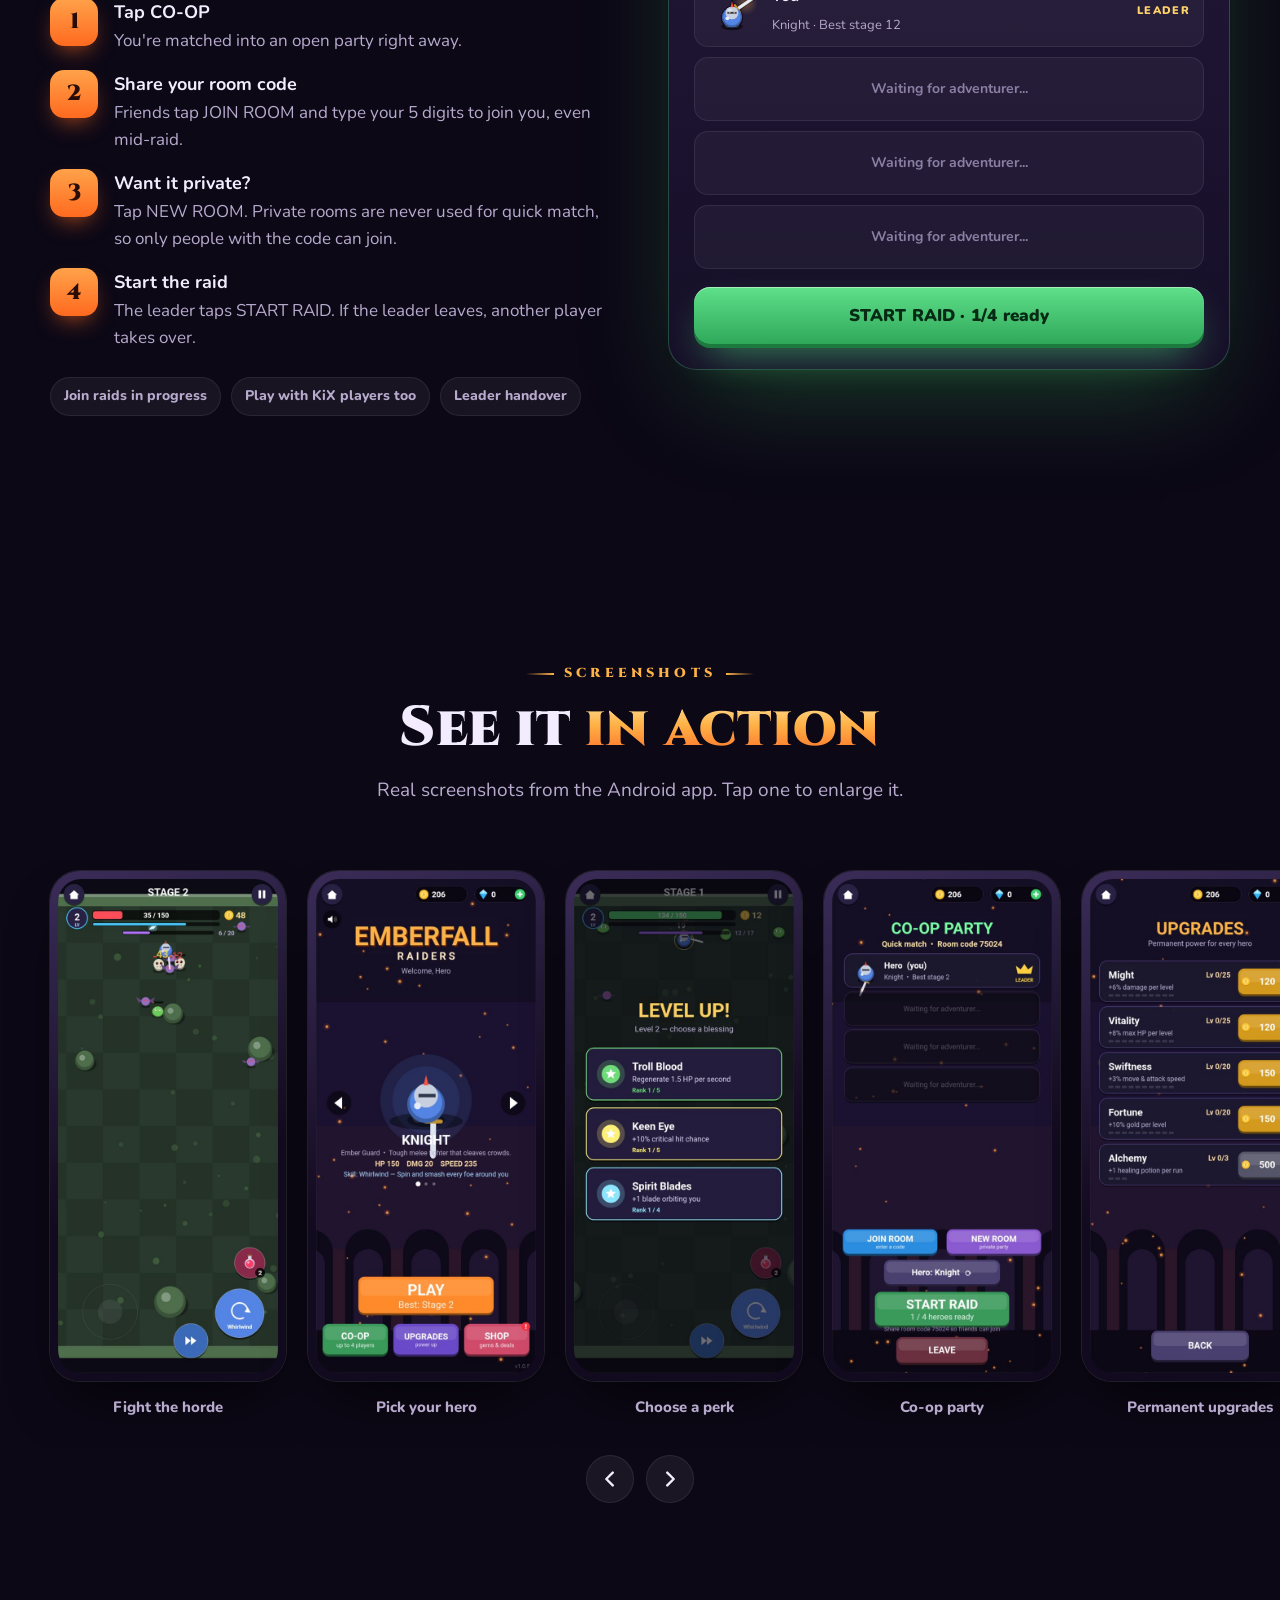
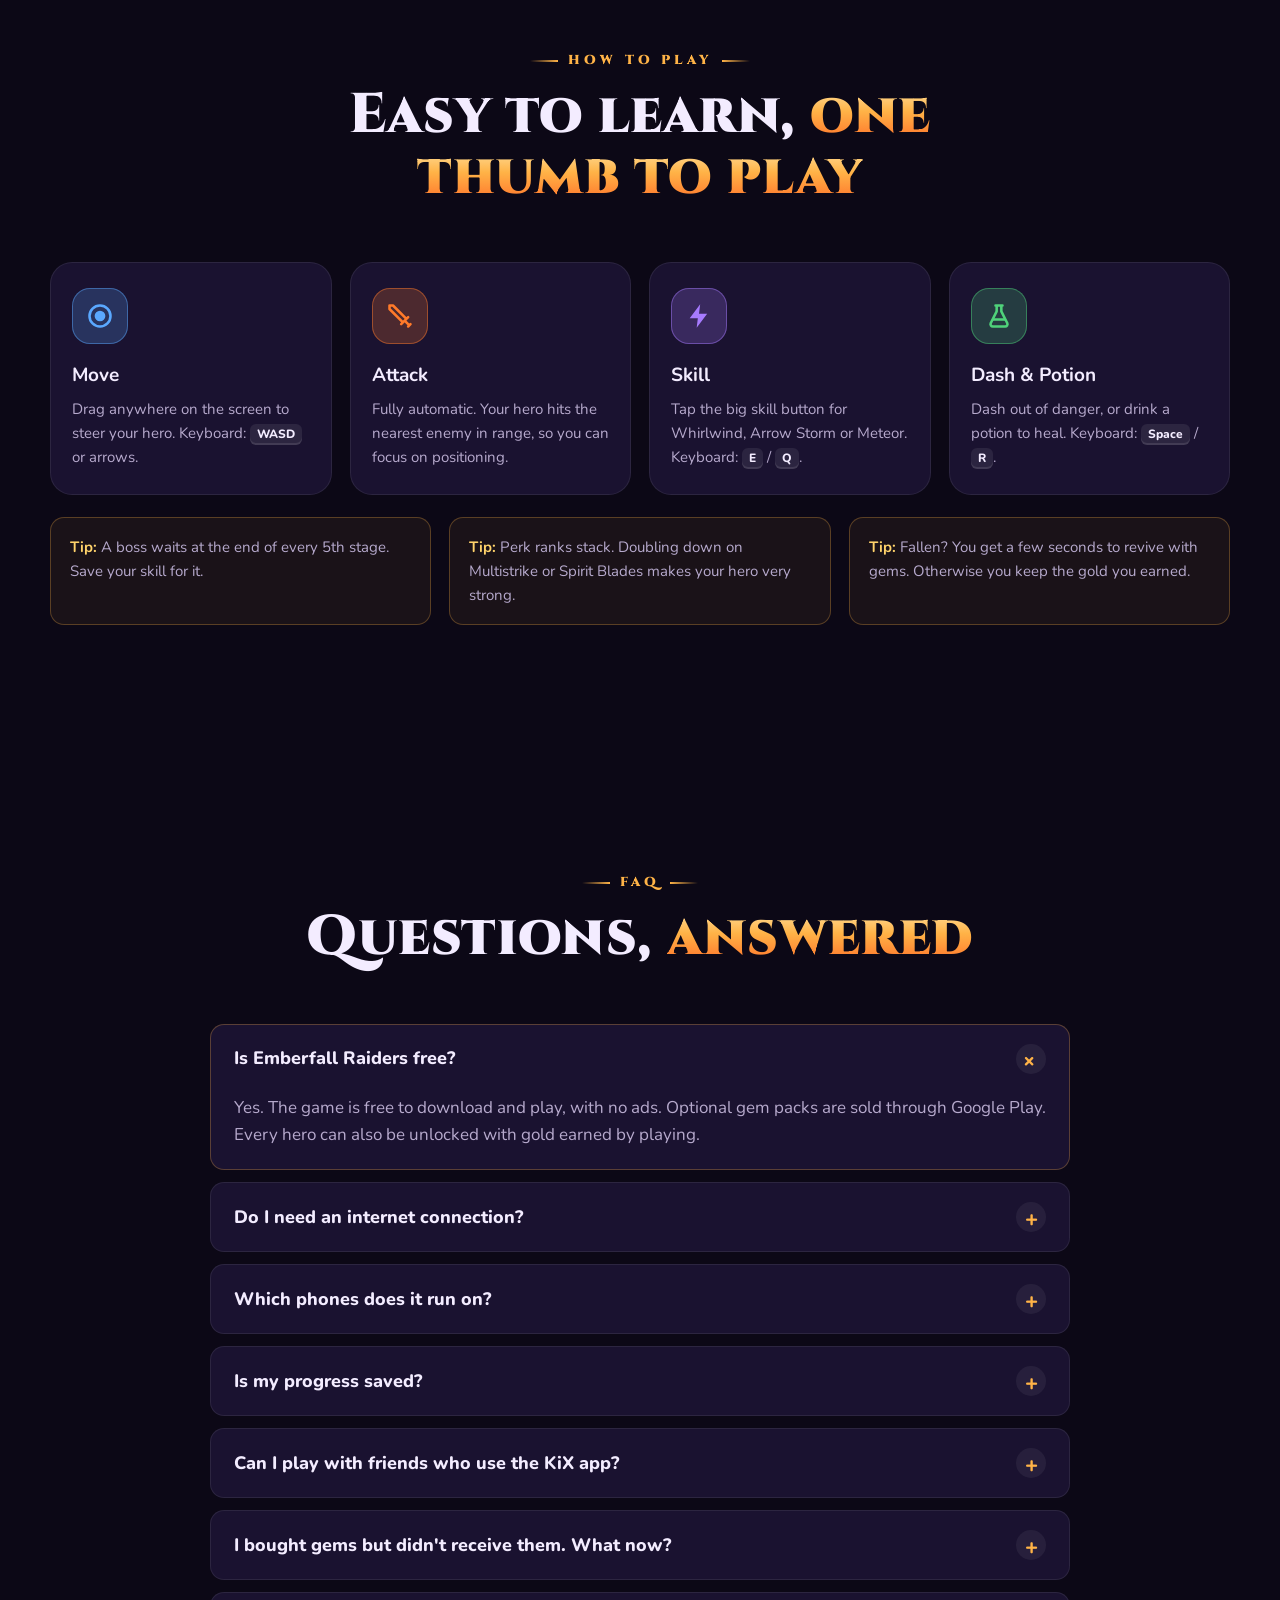
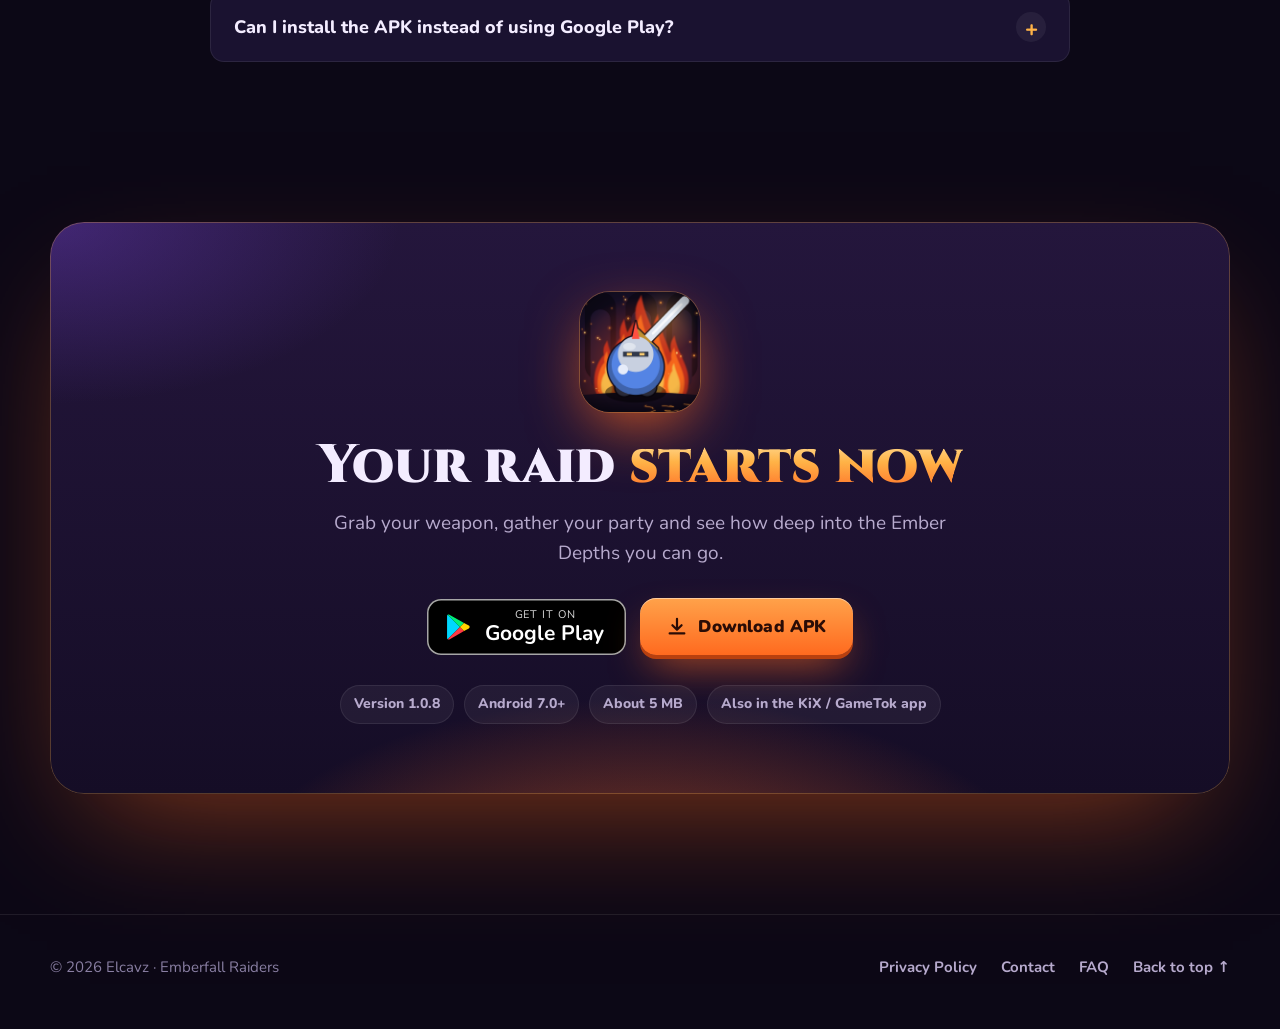
==== commit 243d4bf4: "✳ Play Games Services setup" ====
--- a/index.html
+++ b/index.html
@@ -436,7 +436,7 @@
             </a>
           </div>
           <div class="reqs">
-            <span class="chip">Version 1.0.7</span>
+            <span class="chip">Version 1.0.8</span>
             <span class="chip">Android 7.0+</span>
             <span class="chip">About 5 MB</span>
             <span class="chip">Also in the KiX / GameTok app</span>
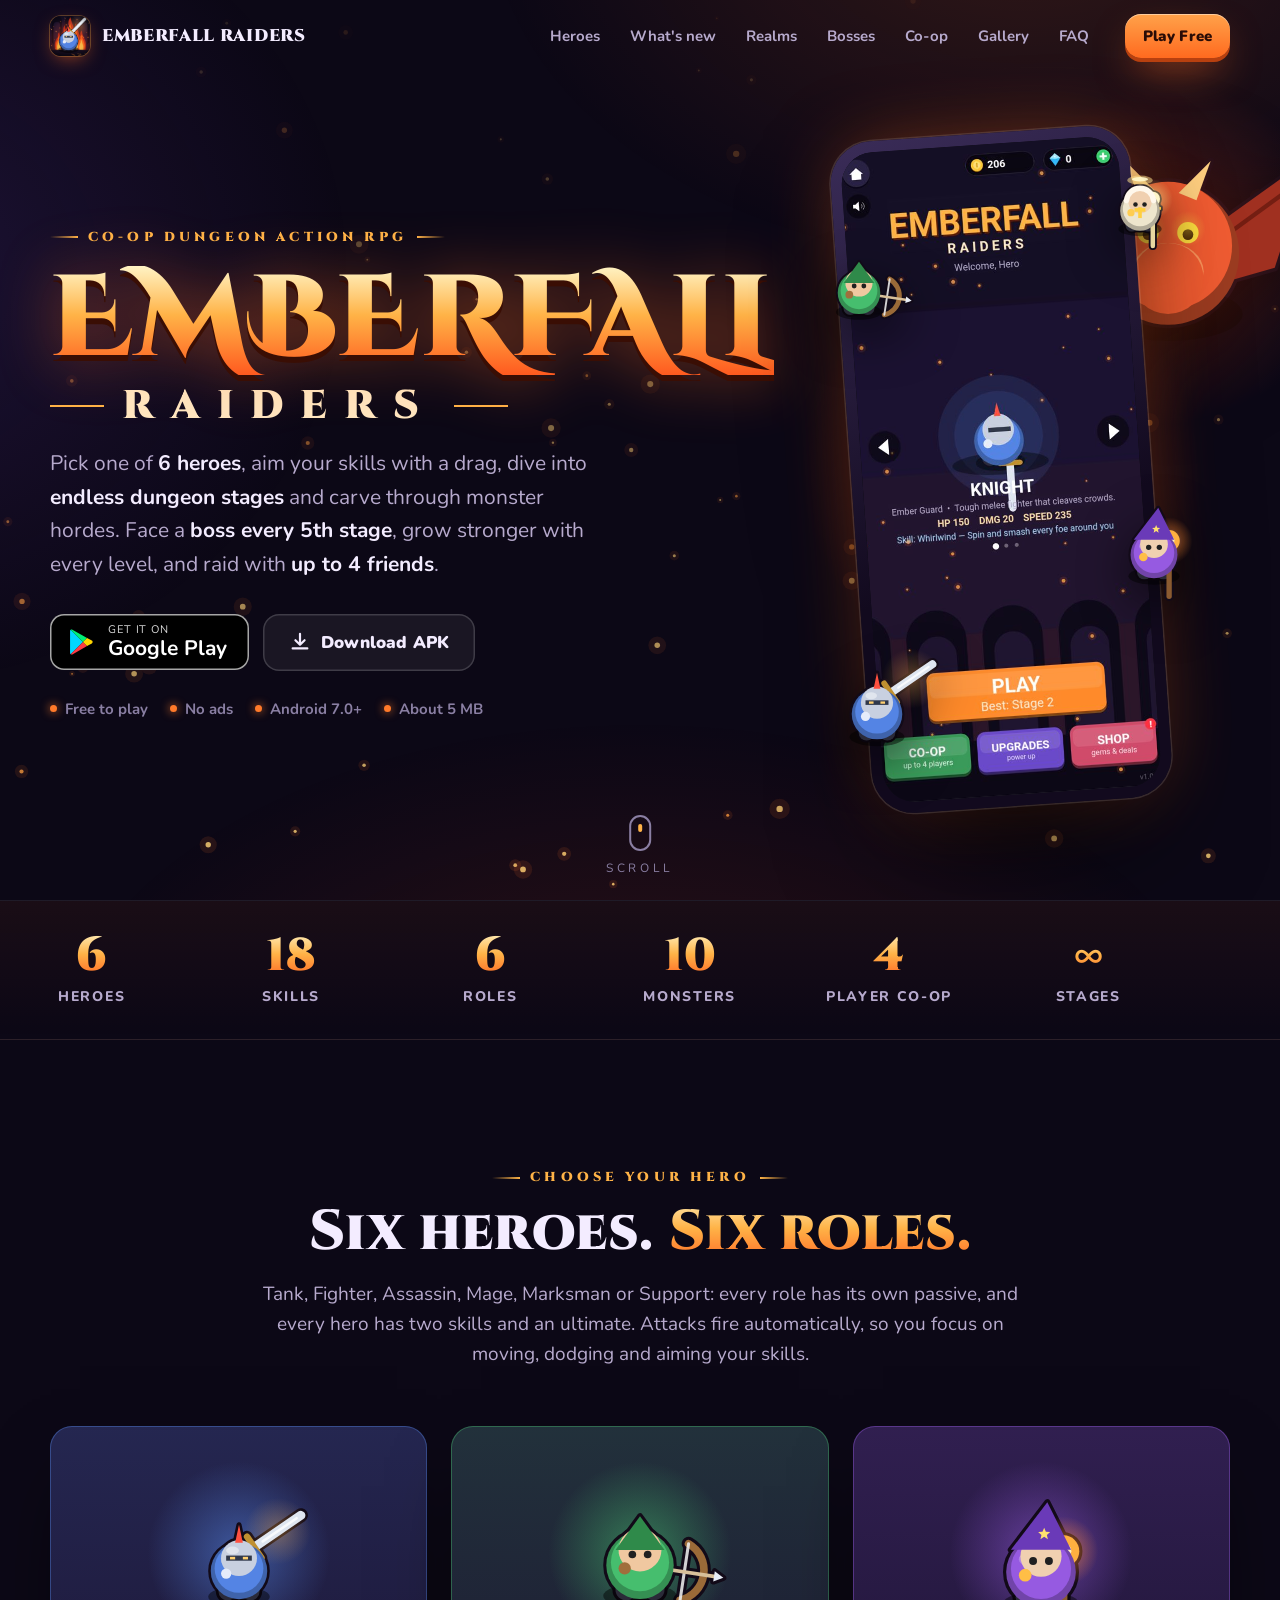
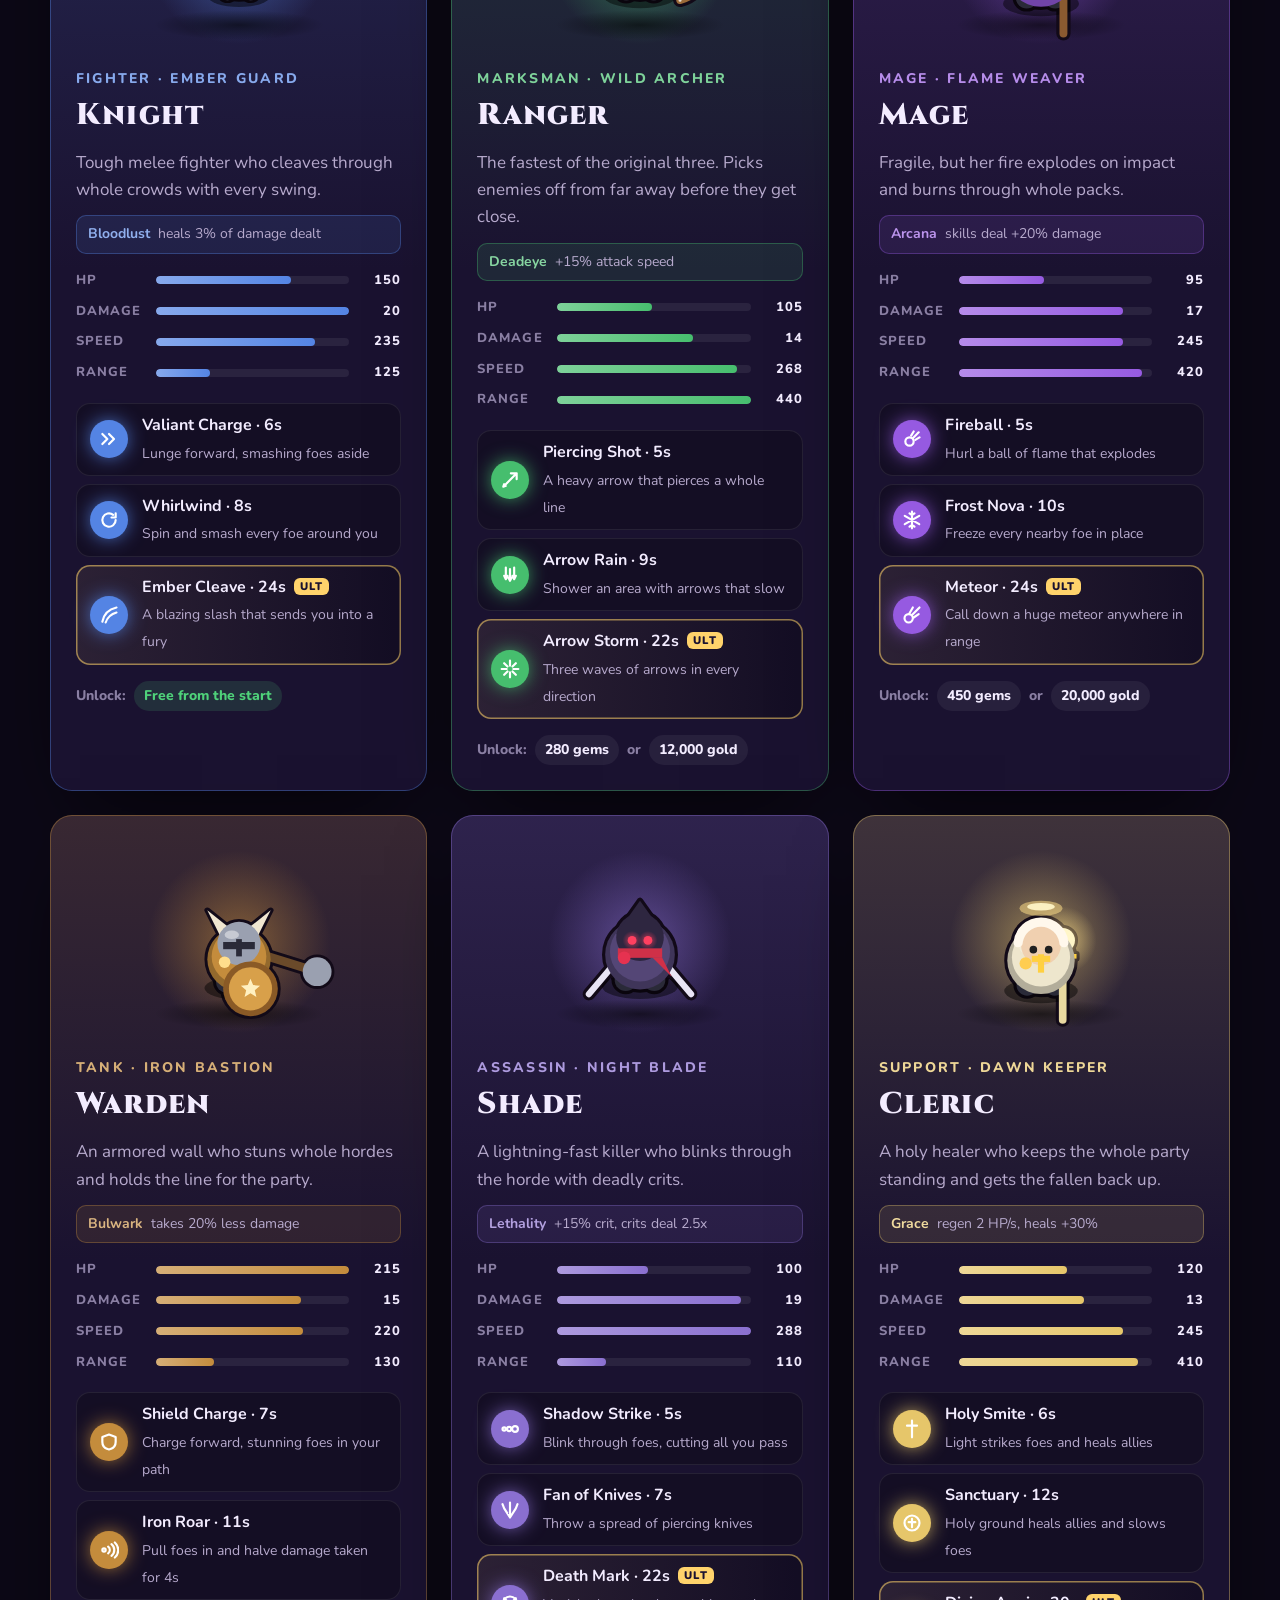
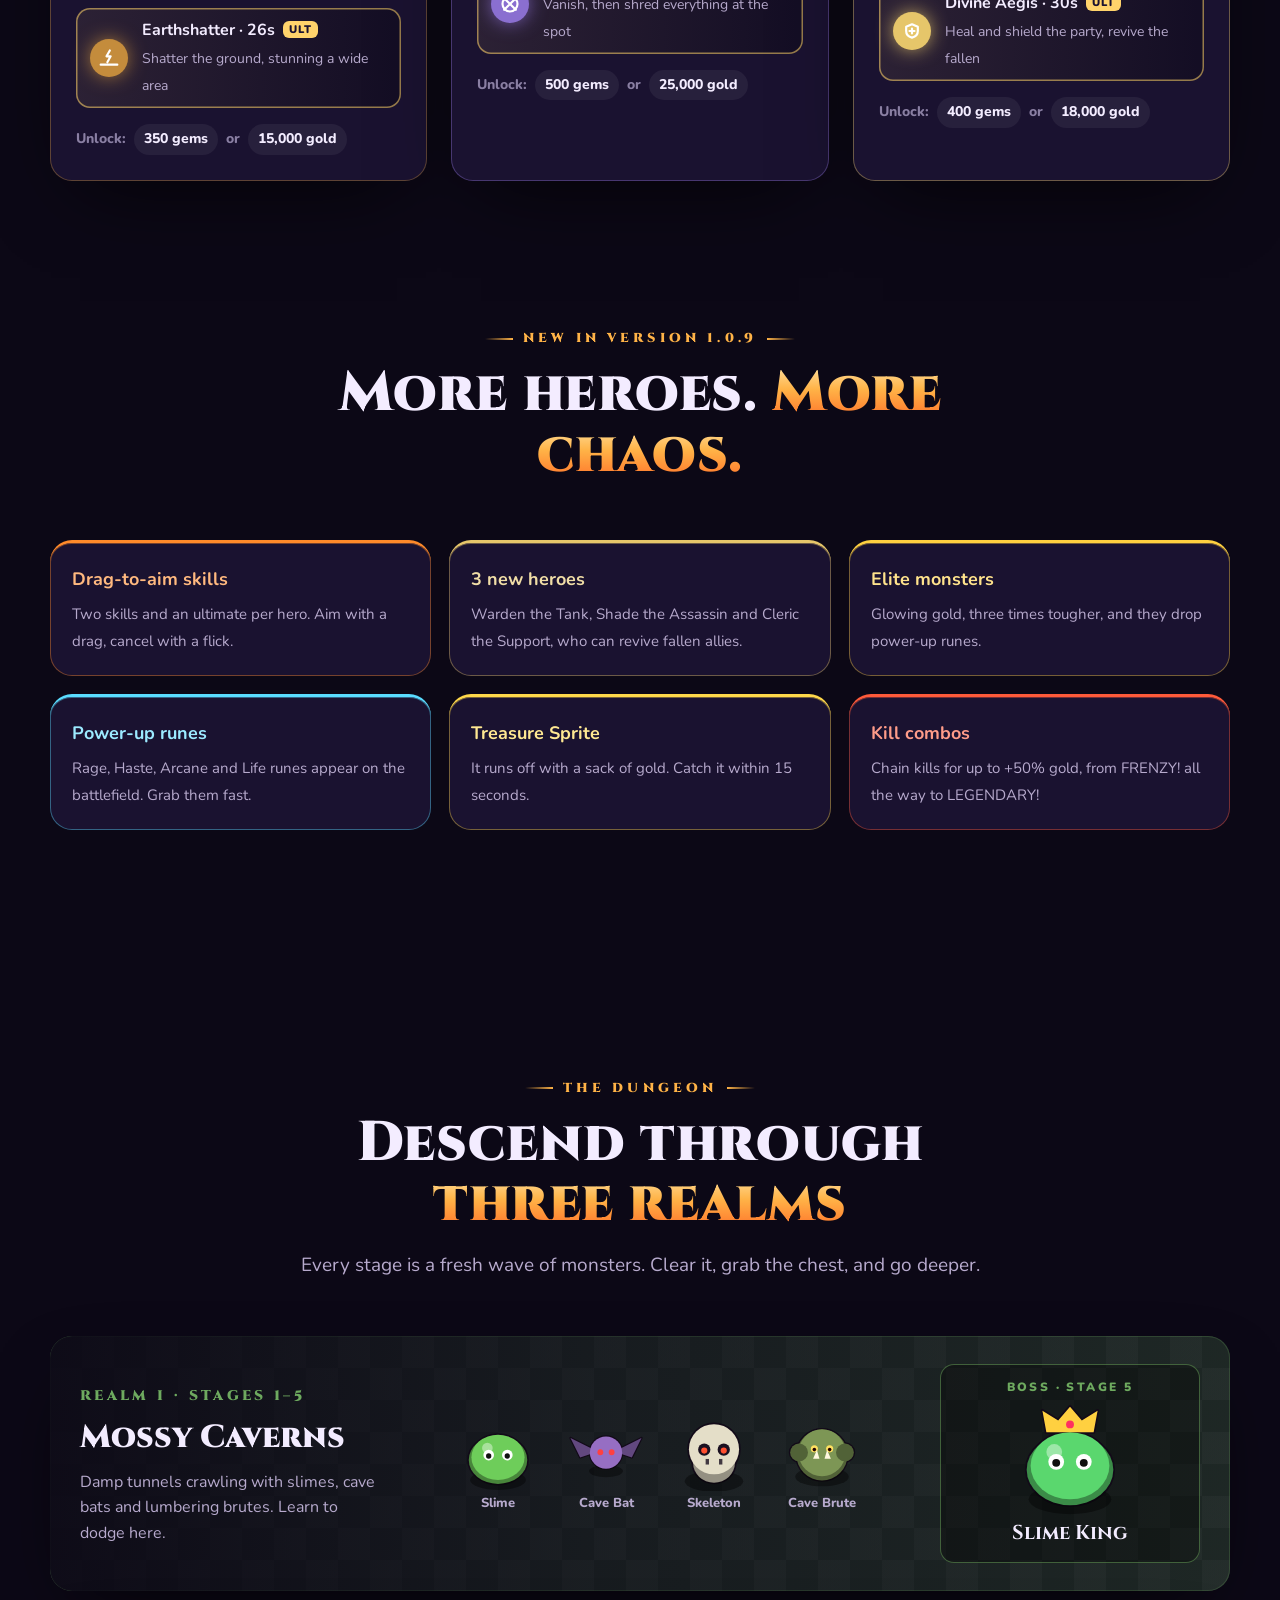
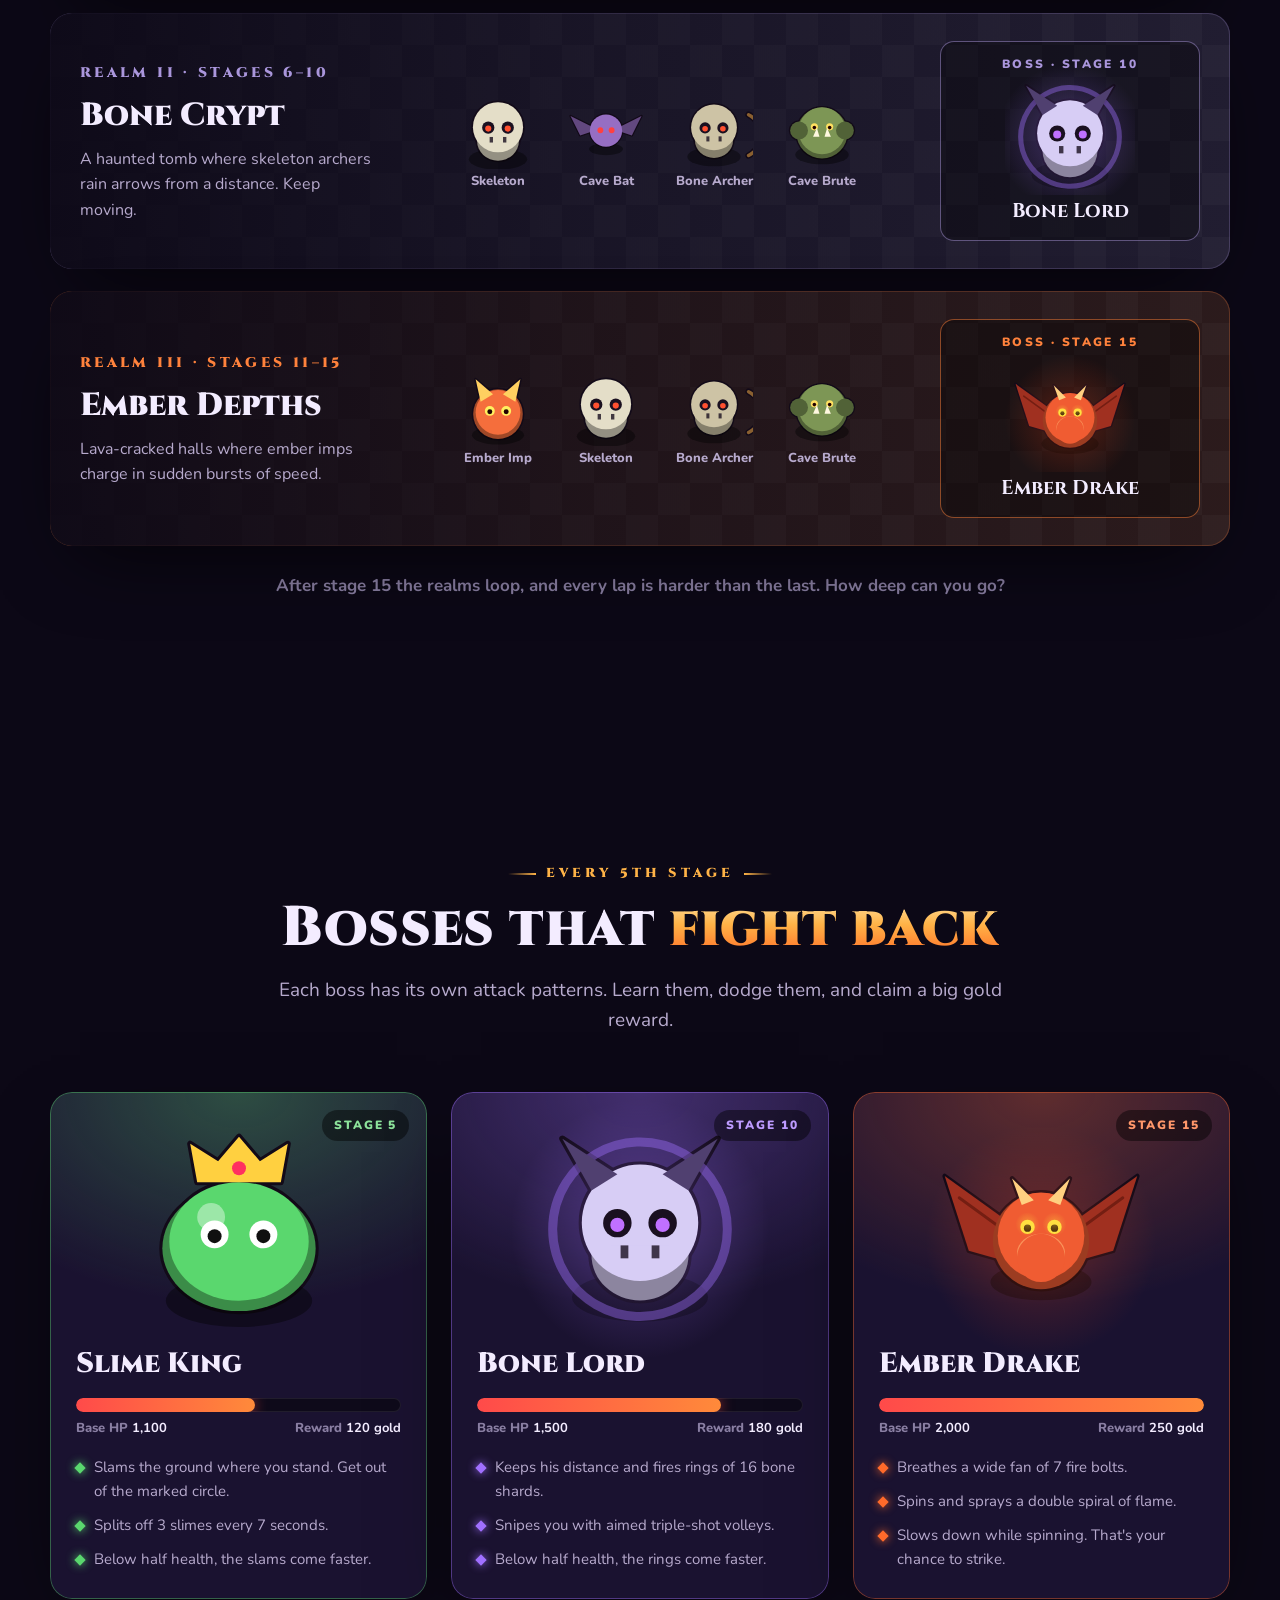
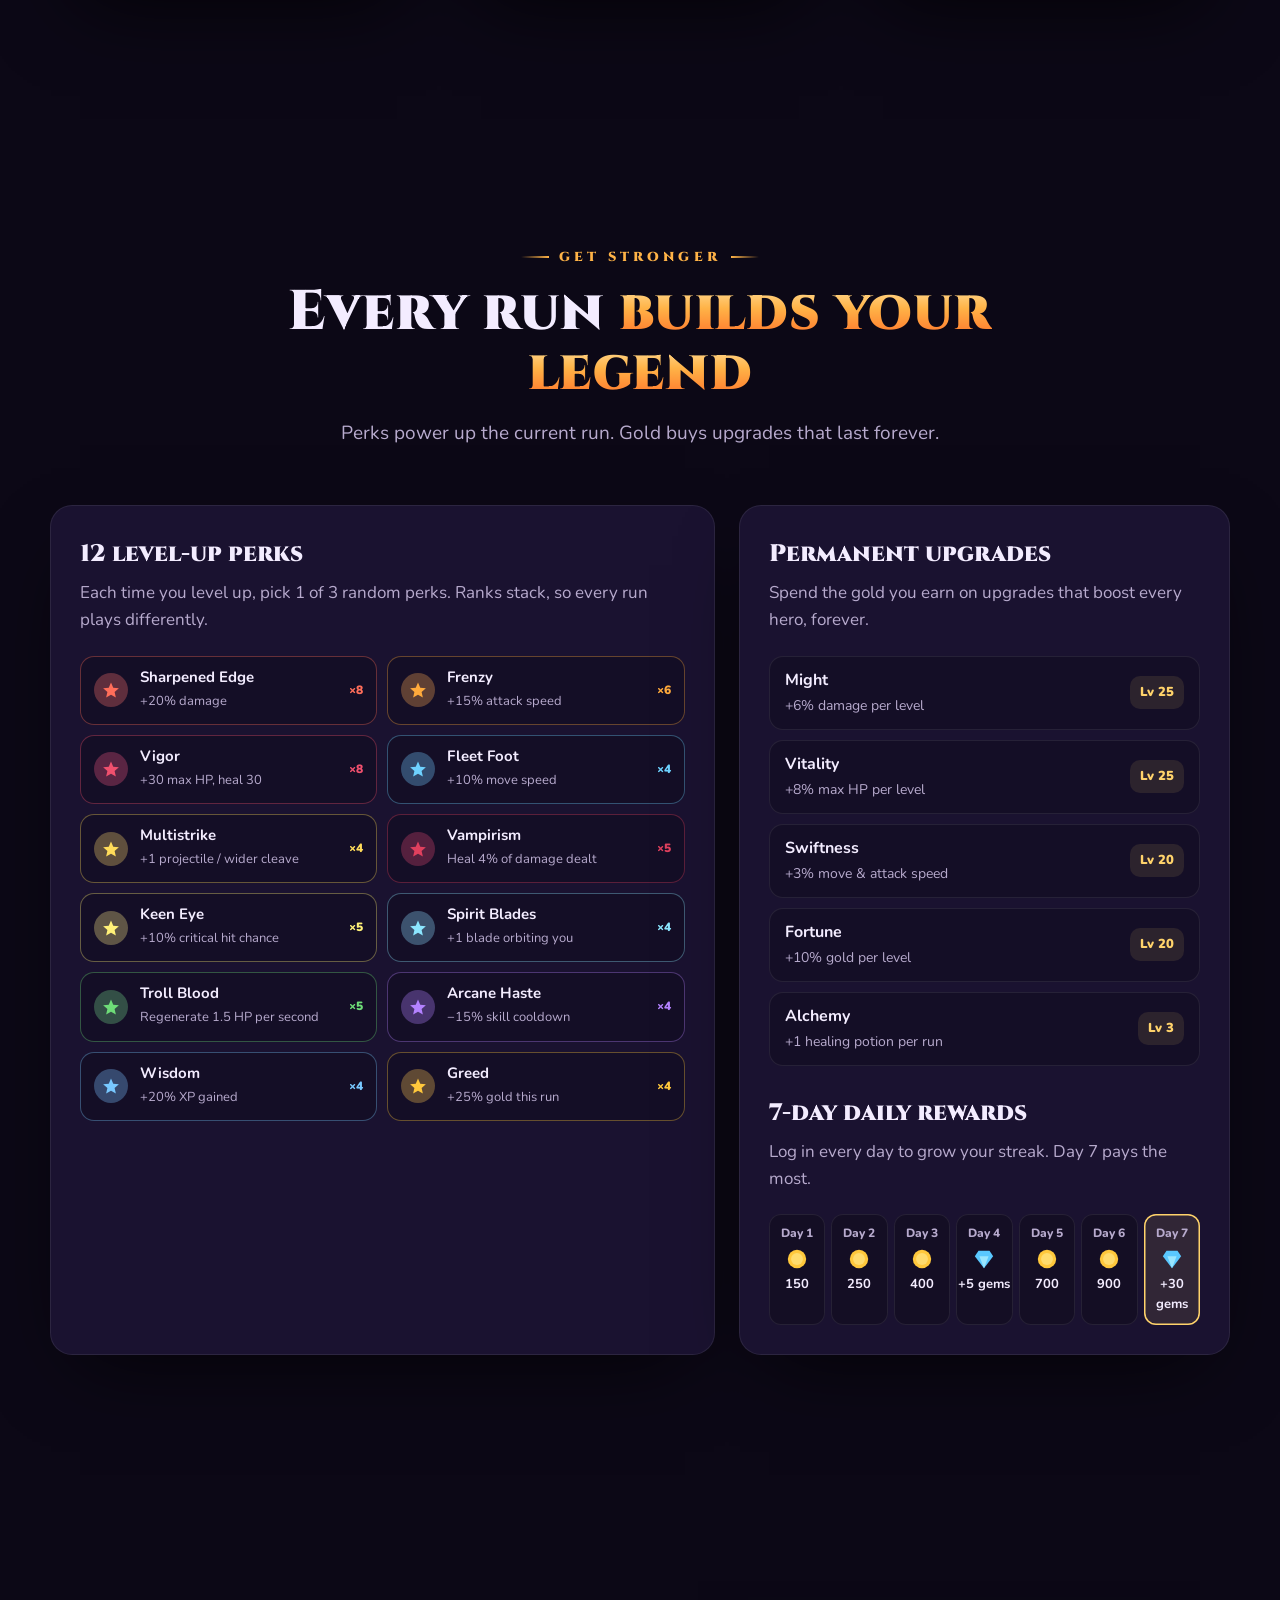
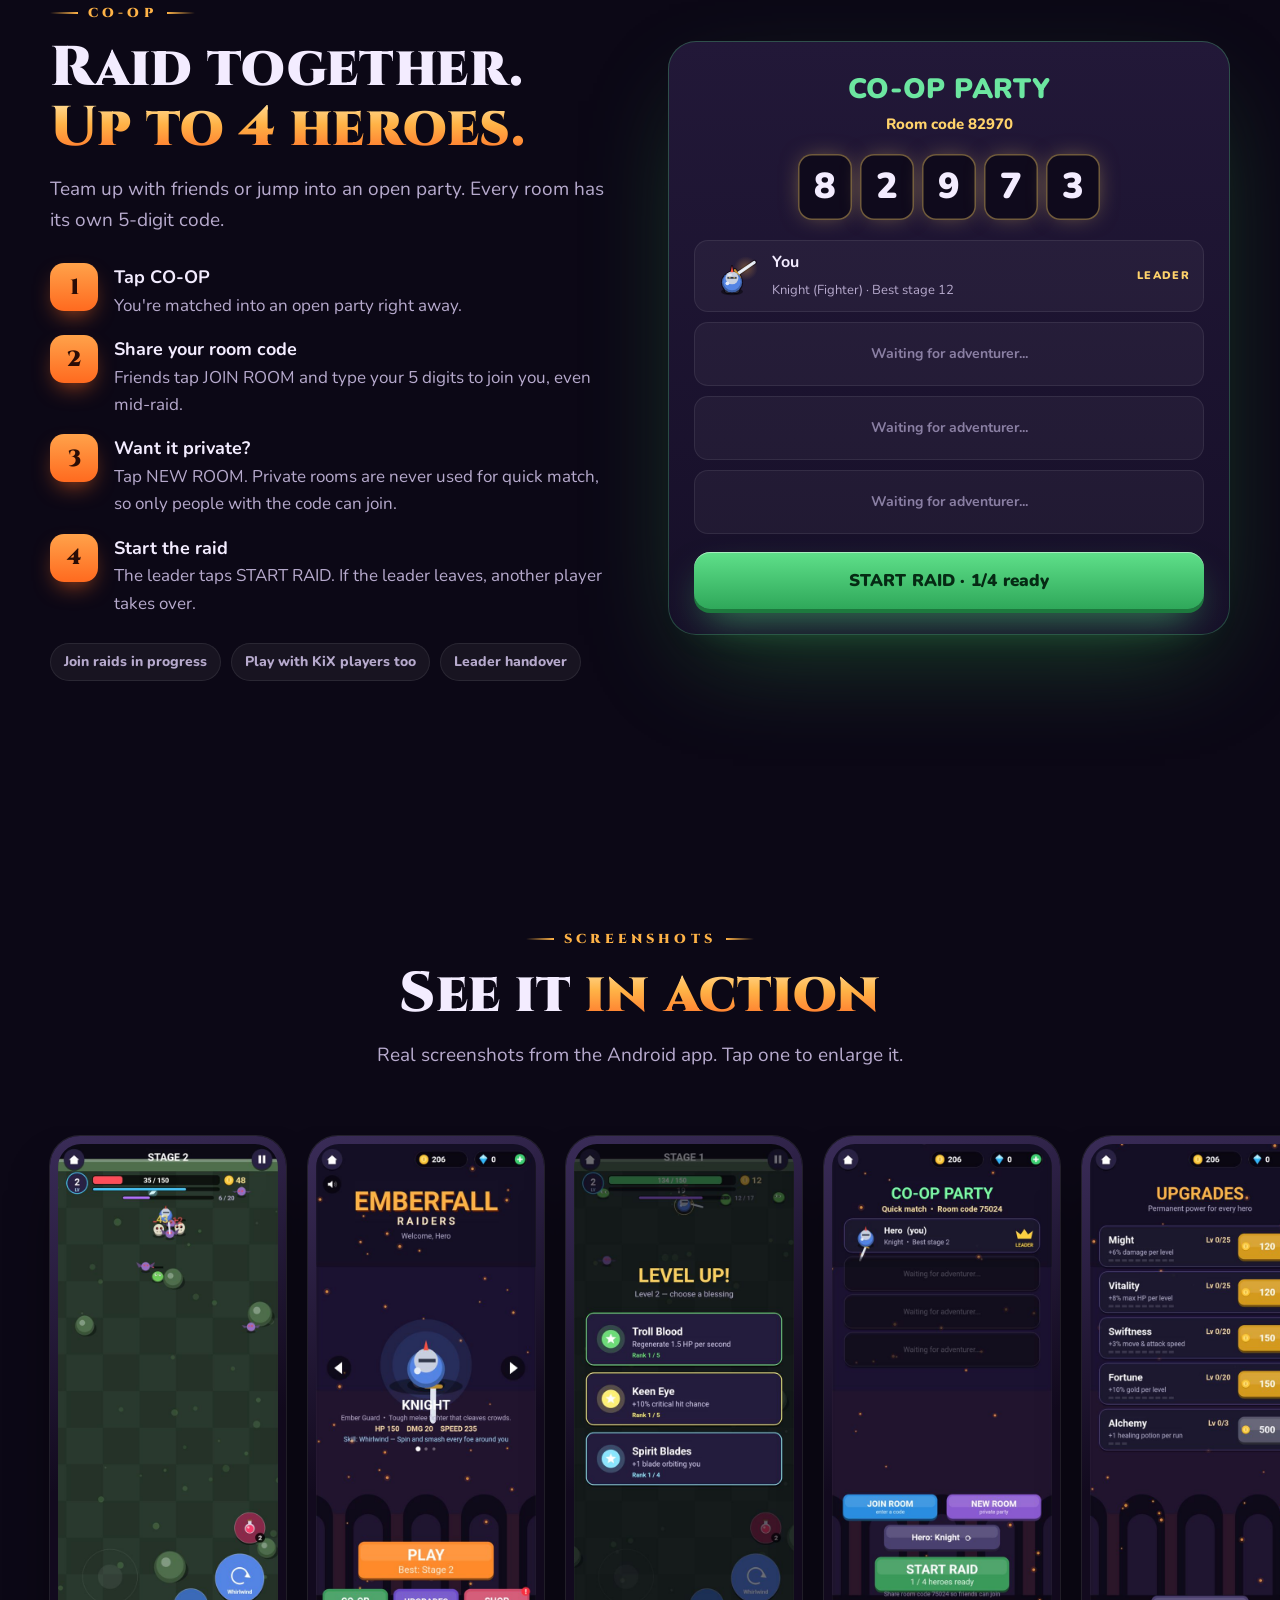
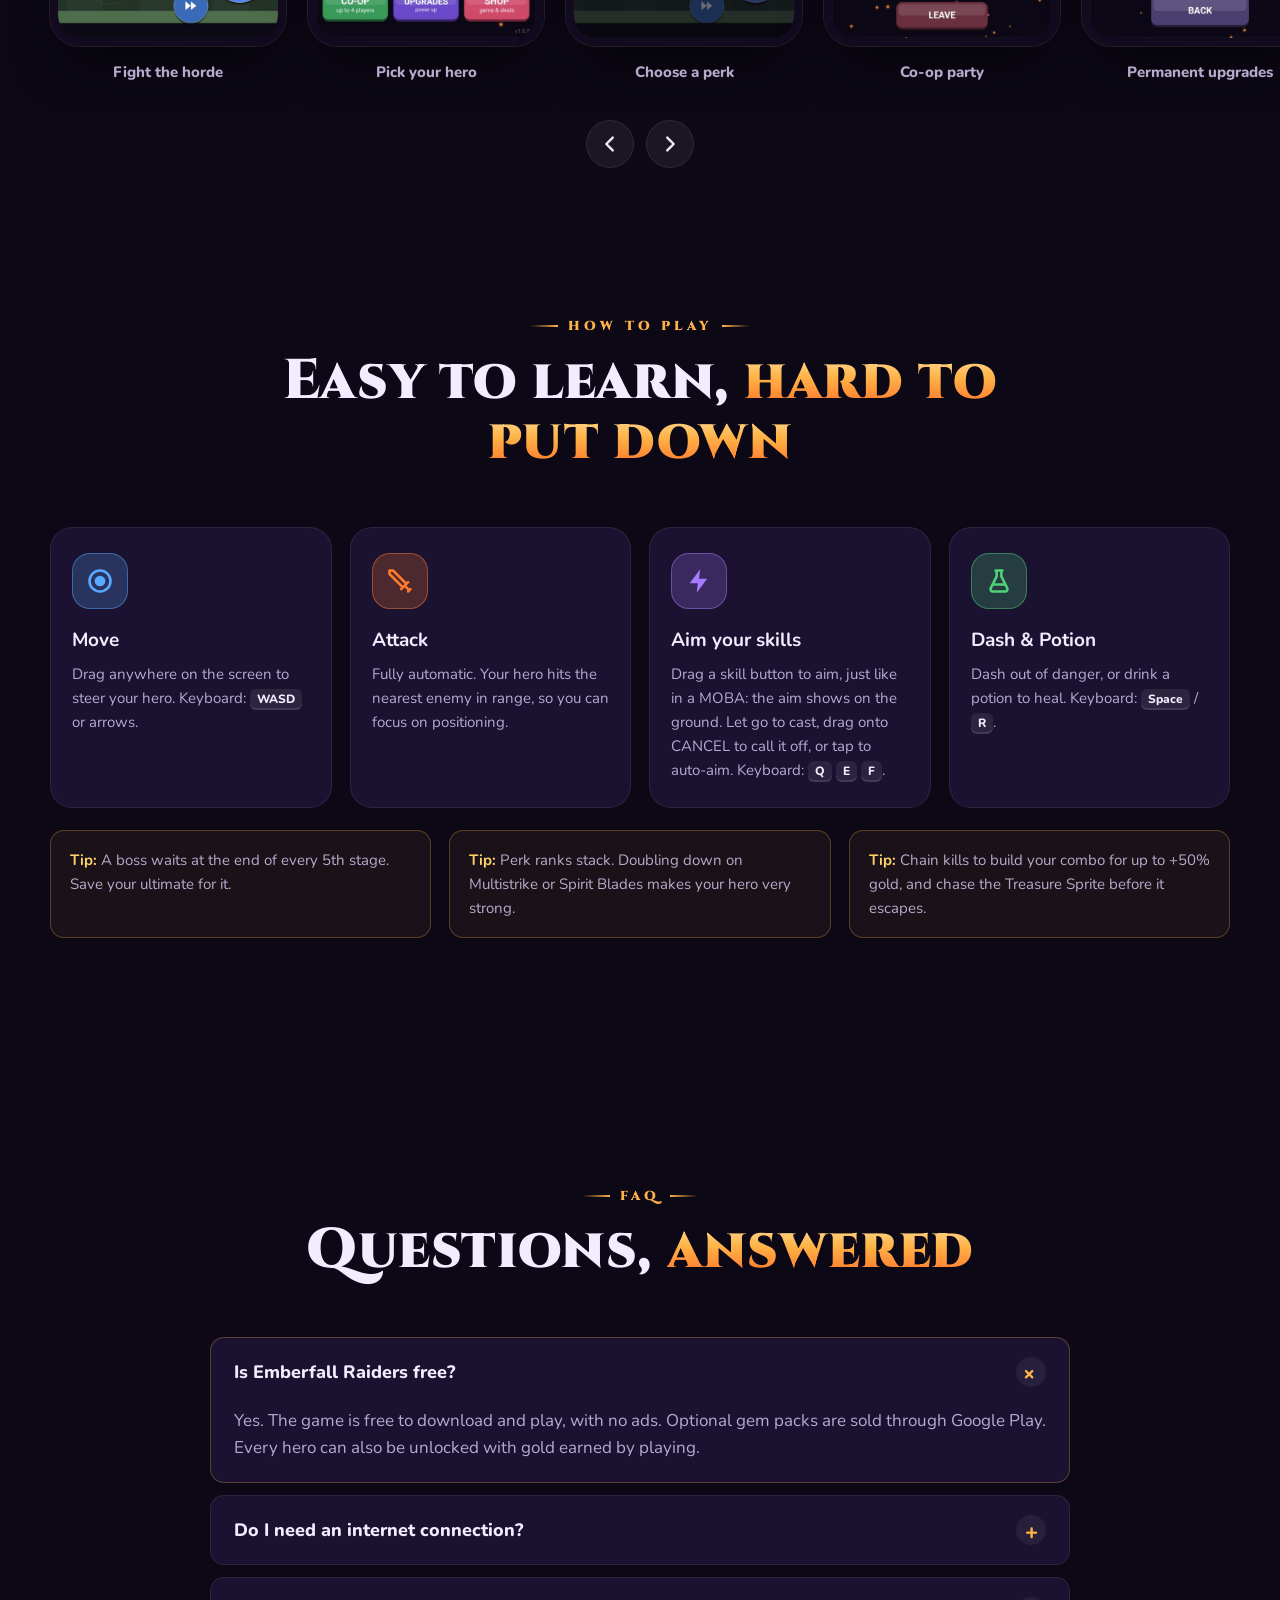
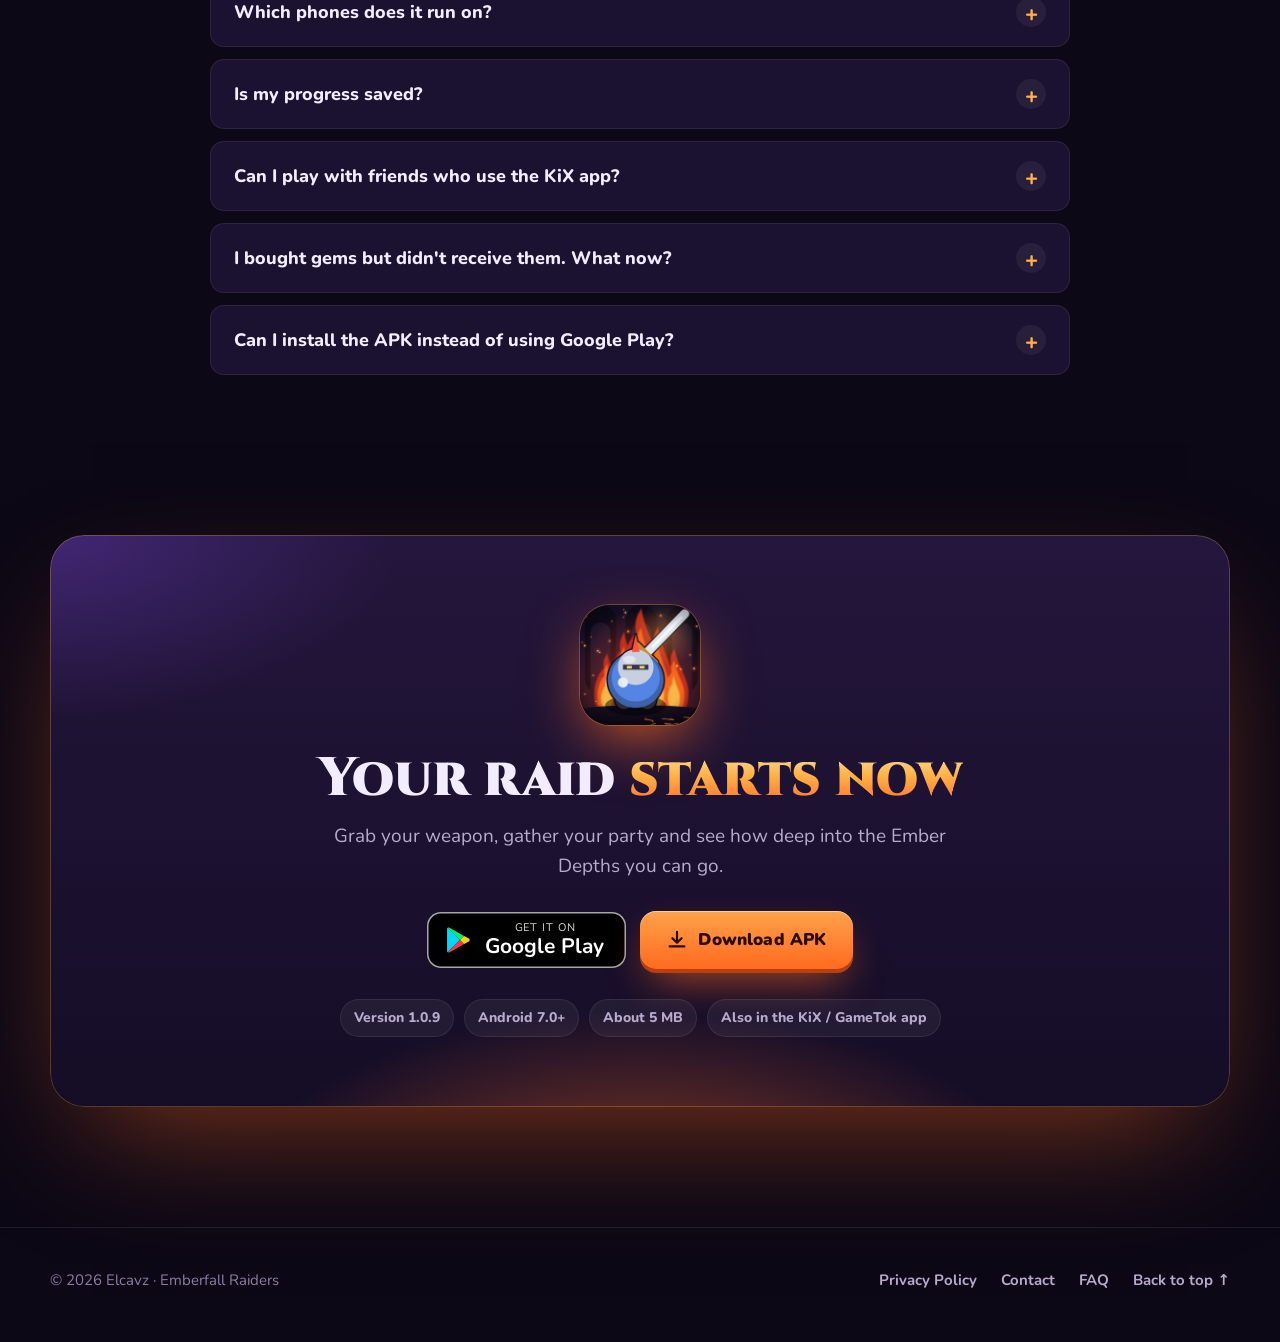
==== commit 333facca: "Update site for v1.0.9: 6 heroes and roles, what's new, version.js for forced updates - Hero section" ====
--- a/index.html
+++ b/index.html
@@ -4,13 +4,13 @@
   <meta charset="utf-8">
   <meta name="viewport" content="width=device-width, initial-scale=1, viewport-fit=cover">
   <title>Emberfall Raiders — Co-op Dungeon Action RPG for Android</title>
-  <meta name="description" content="Pick a hero, fight through endless dungeon stages, defeat a boss every 5th stage and raid with up to 4 friends. Free on Android.">
+  <meta name="description" content="Pick one of 6 heroes, aim skills by dragging them like a MOBA, fight through endless dungeon stages, defeat a boss every 5th stage and raid with up to 4 friends. Free on Android.">
   <meta name="theme-color" content="#0c0816">
   <link rel="icon" type="image/png" href="assets/img/icon.png">
   <link rel="apple-touch-icon" href="assets/img/icon.png">
   <meta property="og:type" content="website">
   <meta property="og:title" content="Emberfall Raiders — Co-op Dungeon Action RPG">
-  <meta property="og:description" content="3 heroes, 3 realms, 3 bosses, endless stages and 4-player co-op. Free on Android.">
+  <meta property="og:description" content="6 heroes in 6 roles, drag-to-aim skills, 3 realms, 3 bosses, endless stages and 4-player co-op. Free on Android.">
   <meta property="og:image" content="assets/img/og-cover.jpg">
   <meta name="twitter:card" content="summary_large_image">
   <link rel="preconnect" href="https://fonts.googleapis.com">
@@ -28,6 +28,7 @@
       <a class="brand" href="#top"><img src="assets/img/icon.png" alt="" width="40" height="40"><span>EMBERFALL RAIDERS</span></a>
       <ul class="nav-links">
         <li><a href="#heroes">Heroes</a></li>
+        <li><a href="#new">What's new</a></li>
         <li><a href="#realms">Realms</a></li>
         <li><a href="#bosses">Bosses</a></li>
         <li><a href="#coop">Co-op</a></li>
@@ -48,7 +49,7 @@
         <div class="reveal">
           <span class="eyebrow">Co-op dungeon action RPG</span>
           <h1><span class="t1">EMBERFALL</span><span class="t2">RAIDERS</span></h1>
-          <p class="lead">Pick your hero, dive into <strong>endless dungeon stages</strong> and carve through monster hordes. Face a <strong>boss every 5th stage</strong>, grow stronger with every level, and raid with <strong>up to 4 friends</strong>.</p>
+          <p class="lead">Pick one of <strong>6 heroes</strong>, aim your skills with a drag, dive into <strong>endless dungeon stages</strong> and carve through monster hordes. Face a <strong>boss every 5th stage</strong>, grow stronger with every level, and raid with <strong>up to 4 friends</strong>.</p>
           <div class="cta-row">
             <a class="play-badge" href="https://play.google.com/store/apps/details?id=com.elcavz.emberfallraiders" target="_blank" rel="noopener">
               <svg viewBox="0 0 48 48" aria-hidden="true"><path fill="#00d7fe" d="M7.5 4.3 27.2 24 7.5 43.7c-.6-.4-1-1.1-1-2V6.3c0-.9.4-1.6 1-2z"/><path fill="#00f076" d="m33.7 17.5-6.5 6.5L7.5 4.3c.4-.3 1-.4 1.5-.4.4 0 .8.1 1.2.3z"/><path fill="#ff3a44" d="M33.7 30.5 10.2 43.8c-.4.2-.8.3-1.2.3-.5 0-1.1-.1-1.5-.4L27.2 24z"/><path fill="#ffd500" d="m41.3 26.3-7.6 4.2-6.5-6.5 6.5-6.5 7.6 4.2c.8.5 1.3 1.3 1.3 2.3s-.5 1.8-1.3 2.3z"/></svg>
@@ -76,6 +77,7 @@
           <div class="float-sprite fs-ranger" data-depth="30"><span data-sprite="ranger"></span></div>
           <div class="float-sprite fs-mage" data-depth="36"><span data-sprite="mage"></span></div>
           <div class="float-sprite fs-knight" data-depth="46"><span data-sprite="knight"></span></div>
+          <div class="float-sprite fs-cleric" data-depth="24"><span data-sprite="cleric"></span></div>
         </div>
       </div>
       <div class="scroll-hint" aria-hidden="true"><i></i>Scroll</div>
@@ -84,10 +86,10 @@
     <!-- ============ STATS ============ -->
     <section class="stats" aria-label="Game at a glance">
       <ul class="wrap">
-        <li><b data-count="3">3</b><span>Heroes</span></li>
-        <li><b data-count="3">3</b><span>Realms</span></li>
-        <li><b data-count="9">9</b><span>Monsters</span></li>
-        <li><b data-count="12">12</b><span>Perks</span></li>
+        <li><b data-count="6">6</b><span>Heroes</span></li>
+        <li><b data-count="18">18</b><span>Skills</span></li>
+        <li><b data-count="6">6</b><span>Roles</span></li>
+        <li><b data-count="10">10</b><span>Monsters</span></li>
         <li><b data-count="4">4</b><span>Player co-op</span></li>
         <li><b>∞</b><span>Stages</span></li>
       </ul>
@@ -98,63 +100,201 @@
       <div class="wrap">
         <div class="section-head reveal">
           <span class="eyebrow">Choose your hero</span>
-          <h2>Three heroes. <span class="fire-text">Three ways to raid.</span></h2>
-          <p>Attacks fire automatically at the nearest enemy, so you focus on moving, dodging and timing your skill.</p>
+          <h2>Six heroes. <span class="fire-text">Six roles.</span></h2>
+          <p>Tank, Fighter, Assassin, Mage, Marksman or Support: every role has its own passive, and every hero has two skills and an ultimate. Attacks fire automatically, so you focus on moving, dodging and aiming your skills.</p>
         </div>
         <div class="hero-grid">
           <article class="hero-card reveal" style="--c:#5484e4">
             <div class="portrait"><span data-sprite="knight"></span></div>
-            <span class="role">Ember Guard · Melee</span>
+            <span class="role">Fighter · Ember Guard</span>
             <h3>Knight</h3>
             <p>Tough melee fighter who cleaves through whole crowds with every swing.</p>
+            <div class="passive"><b>Bloodlust</b> heals 3% of damage dealt</div>
             <div class="bars">
-              <div class="bar">HP<i style="--v:100%"></i><em>150</em></div>
+              <div class="bar">HP<i style="--v:70%"></i><em>150</em></div>
               <div class="bar">DAMAGE<i style="--v:100%"></i><em>20</em></div>
-              <div class="bar">SPEED<i style="--v:88%"></i><em>235</em></div>
+              <div class="bar">SPEED<i style="--v:82%"></i><em>235</em></div>
               <div class="bar">RANGE<i style="--v:28%"></i><em>125</em></div>
             </div>
-            <div class="skill">
-              <span class="ico"><svg viewBox="0 0 24 24" fill="none" stroke="currentColor" stroke-width="2.6" stroke-linecap="round" stroke-linejoin="round"><path d="M20 12a8 8 0 1 1-3-6.2"/><path d="M20 4v5h-5"/></svg></span>
-              <div><b>Whirlwind · 6s</b><span>Spin and smash every foe around you</span></div>
+            <div class="skills">
+              <div class="skill">
+                <span class="ico"><svg viewBox="0 0 24 24" fill="none" stroke="currentColor" stroke-width="2.6" stroke-linecap="round" stroke-linejoin="round"><path d="m4 6 6 6-6 6M12 6l6 6-6 6"/></svg></span>
+                <div><b>Valiant Charge · 6s</b><span>Lunge forward, smashing foes aside</span></div>
+              </div>
+              <div class="skill">
+                <span class="ico"><svg viewBox="0 0 24 24" fill="none" stroke="currentColor" stroke-width="2.6" stroke-linecap="round" stroke-linejoin="round"><path d="M20 12a8 8 0 1 1-3-6.2"/><path d="M20 4v5h-5"/></svg></span>
+                <div><b>Whirlwind · 8s</b><span>Spin and smash every foe around you</span></div>
+              </div>
+              <div class="skill ult">
+                <span class="ico"><svg viewBox="0 0 24 24" fill="none" stroke="currentColor" stroke-width="2.6" stroke-linecap="round" stroke-linejoin="round"><path d="M4 20C6 10 12 5 21 3"/><path d="M8 21c2-6 6-10 13-12"/></svg></span>
+                <div><b>Ember Cleave · 24s <em class="ult-tag">ULT</em></b><span>A blazing slash that sends you into a fury</span></div>
+              </div>
             </div>
             <div class="unlock">Unlock: <span class="tag free">Free from the start</span></div>
           </article>
 
           <article class="hero-card reveal d1" style="--c:#46be6e">
             <div class="portrait"><span data-sprite="ranger"></span></div>
-            <span class="role">Wild Archer · Ranged</span>
+            <span class="role">Marksman · Wild Archer</span>
             <h3>Ranger</h3>
-            <p>The fastest hero. Picks enemies off from far away before they get close.</p>
+            <p>The fastest of the original three. Picks enemies off from far away before they get close.</p>
+            <div class="passive"><b>Deadeye</b> +15% attack speed</div>
             <div class="bars">
-              <div class="bar">HP<i style="--v:70%"></i><em>105</em></div>
+              <div class="bar">HP<i style="--v:49%"></i><em>105</em></div>
               <div class="bar">DAMAGE<i style="--v:70%"></i><em>14</em></div>
-              <div class="bar">SPEED<i style="--v:100%"></i><em>268</em></div>
+              <div class="bar">SPEED<i style="--v:93%"></i><em>268</em></div>
               <div class="bar">RANGE<i style="--v:100%"></i><em>440</em></div>
             </div>
-            <div class="skill">
-              <span class="ico"><svg viewBox="0 0 24 24" fill="none" stroke="currentColor" stroke-width="2.6" stroke-linecap="round" stroke-linejoin="round"><path d="M12 2v6M12 16v6M2 12h6M16 12h6M5 5l4 4M15 15l4 4M19 5l-4 4M9 15l-4 4"/></svg></span>
-              <div><b>Arrow Storm · 7s</b><span>Unleash a ring of piercing arrows</span></div>
+            <div class="skills">
+              <div class="skill">
+                <span class="ico"><svg viewBox="0 0 24 24" fill="none" stroke="currentColor" stroke-width="2.6" stroke-linecap="round" stroke-linejoin="round"><path d="M4 20 20 4M20 4h-7M20 4v7M4 20l3-1M4 20l1-3"/></svg></span>
+                <div><b>Piercing Shot · 5s</b><span>A heavy arrow that pierces a whole line</span></div>
+              </div>
+              <div class="skill">
+                <span class="ico"><svg viewBox="0 0 24 24" fill="none" stroke="currentColor" stroke-width="2.6" stroke-linecap="round" stroke-linejoin="round"><path d="M7 3v12M12 5v12M17 3v12M5 13l2 4 2-4M10 15l2 4 2-4M15 13l2 4 2-4"/></svg></span>
+                <div><b>Arrow Rain · 9s</b><span>Shower an area with arrows that slow</span></div>
+              </div>
+              <div class="skill ult">
+                <span class="ico"><svg viewBox="0 0 24 24" fill="none" stroke="currentColor" stroke-width="2.6" stroke-linecap="round" stroke-linejoin="round"><path d="M12 2v6M12 16v6M2 12h6M16 12h6M5 5l4 4M15 15l4 4M19 5l-4 4M9 15l-4 4"/></svg></span>
+                <div><b>Arrow Storm · 22s <em class="ult-tag">ULT</em></b><span>Three waves of arrows in every direction</span></div>
+              </div>
             </div>
             <div class="unlock">Unlock: <span class="tag">280 gems</span> or <span class="tag">12,000 gold</span></div>
           </article>
 
           <article class="hero-card reveal d2" style="--c:#965ae1">
             <div class="portrait"><span data-sprite="mage"></span></div>
-            <span class="role">Flame Weaver · Caster</span>
+            <span class="role">Mage · Flame Weaver</span>
             <h3>Mage</h3>
-            <p>Fragile, but her fire bolts explode on impact and burn through packs.</p>
+            <p>Fragile, but her fire explodes on impact and burns through whole packs.</p>
+            <div class="passive"><b>Arcana</b> skills deal +20% damage</div>
             <div class="bars">
-              <div class="bar">HP<i style="--v:63%"></i><em>95</em></div>
+              <div class="bar">HP<i style="--v:44%"></i><em>95</em></div>
               <div class="bar">DAMAGE<i style="--v:85%"></i><em>17</em></div>
-              <div class="bar">SPEED<i style="--v:91%"></i><em>245</em></div>
+              <div class="bar">SPEED<i style="--v:85%"></i><em>245</em></div>
               <div class="bar">RANGE<i style="--v:95%"></i><em>420</em></div>
             </div>
-            <div class="skill">
-              <span class="ico"><svg viewBox="0 0 24 24" fill="none" stroke="currentColor" stroke-width="2.6" stroke-linecap="round" stroke-linejoin="round"><circle cx="9" cy="15" r="5"/><path d="M13 11l7-7M16 13l5-3M11 8l3-5"/></svg></span>
-              <div><b>Meteor · 8s</b><span>Call down a meteor on the enemy horde</span></div>
+            <div class="skills">
+              <div class="skill">
+                <span class="ico"><svg viewBox="0 0 24 24" fill="none" stroke="currentColor" stroke-width="2.6" stroke-linecap="round" stroke-linejoin="round"><circle cx="9" cy="15" r="5"/><path d="M13 11l7-7M16 13l5-3M11 8l3-5"/></svg></span>
+                <div><b>Fireball · 5s</b><span>Hurl a ball of flame that explodes</span></div>
+              </div>
+              <div class="skill">
+                <span class="ico"><svg viewBox="0 0 24 24" fill="none" stroke="currentColor" stroke-width="2.6" stroke-linecap="round" stroke-linejoin="round"><path d="M12 2v20M3.3 7l17.4 10M3.3 17 20.7 7M9 4l3 2 3-2M9 20l3-2 3 2"/></svg></span>
+                <div><b>Frost Nova · 10s</b><span>Freeze every nearby foe in place</span></div>
+              </div>
+              <div class="skill ult">
+                <span class="ico"><svg viewBox="0 0 24 24" fill="none" stroke="currentColor" stroke-width="2.6" stroke-linecap="round" stroke-linejoin="round"><circle cx="8" cy="16" r="5"/><path d="M12 12 21 3M14 15l6-4M9 10l4-7"/></svg></span>
+                <div><b>Meteor · 24s <em class="ult-tag">ULT</em></b><span>Call down a huge meteor anywhere in range</span></div>
+              </div>
             </div>
             <div class="unlock">Unlock: <span class="tag">450 gems</span> or <span class="tag">20,000 gold</span></div>
           </article>
+
+          <article class="hero-card reveal" style="--c:#c48c3c">
+            <div class="portrait"><span data-sprite="warden"></span></div>
+            <span class="role">Tank · Iron Bastion</span>
+            <h3>Warden</h3>
+            <p>An armored wall who stuns whole hordes and holds the line for the party.</p>
+            <div class="passive"><b>Bulwark</b> takes 20% less damage</div>
+            <div class="bars">
+              <div class="bar">HP<i style="--v:100%"></i><em>215</em></div>
+              <div class="bar">DAMAGE<i style="--v:75%"></i><em>15</em></div>
+              <div class="bar">SPEED<i style="--v:76%"></i><em>220</em></div>
+              <div class="bar">RANGE<i style="--v:30%"></i><em>130</em></div>
+            </div>
+            <div class="skills">
+              <div class="skill">
+                <span class="ico"><svg viewBox="0 0 24 24" fill="none" stroke="currentColor" stroke-width="2.6" stroke-linecap="round" stroke-linejoin="round"><path d="M12 3 4 6v6c0 5 3.5 8 8 9 4.5-1 8-4 8-9V6z"/></svg></span>
+                <div><b>Shield Charge · 7s</b><span>Charge forward, stunning foes in your path</span></div>
+              </div>
+              <div class="skill">
+                <span class="ico"><svg viewBox="0 0 24 24" fill="none" stroke="currentColor" stroke-width="2.6" stroke-linecap="round" stroke-linejoin="round"><circle cx="6" cy="12" r="2"/><path d="M11 8a5 5 0 0 1 0 8M15 5a9 9 0 0 1 0 14M19 3a12 12 0 0 1 0 18"/></svg></span>
+                <div><b>Iron Roar · 11s</b><span>Pull foes in and halve damage taken for 4s</span></div>
+              </div>
+              <div class="skill ult">
+                <span class="ico"><svg viewBox="0 0 24 24" fill="none" stroke="currentColor" stroke-width="2.6" stroke-linecap="round" stroke-linejoin="round"><path d="M2 20h20M13 3l-4 7h5l-4 7"/></svg></span>
+                <div><b>Earthshatter · 26s <em class="ult-tag">ULT</em></b><span>Shatter the ground, stunning a wide area</span></div>
+              </div>
+            </div>
+            <div class="unlock">Unlock: <span class="tag">350 gems</span> or <span class="tag">15,000 gold</span></div>
+          </article>
+
+          <article class="hero-card reveal d1" style="--c:#8a6fd0">
+            <div class="portrait"><span data-sprite="shade"></span></div>
+            <span class="role">Assassin · Night Blade</span>
+            <h3>Shade</h3>
+            <p>A lightning-fast killer who blinks through the horde with deadly crits.</p>
+            <div class="passive"><b>Lethality</b> +15% crit, crits deal 2.5x</div>
+            <div class="bars">
+              <div class="bar">HP<i style="--v:47%"></i><em>100</em></div>
+              <div class="bar">DAMAGE<i style="--v:95%"></i><em>19</em></div>
+              <div class="bar">SPEED<i style="--v:100%"></i><em>288</em></div>
+              <div class="bar">RANGE<i style="--v:25%"></i><em>110</em></div>
+            </div>
+            <div class="skills">
+              <div class="skill">
+                <span class="ico"><svg viewBox="0 0 24 24" fill="none" stroke="currentColor" stroke-width="2.6" stroke-linecap="round" stroke-linejoin="round"><circle cx="5" cy="12" r="2"/><circle cx="11" cy="12" r="2.5"/><circle cx="18" cy="12" r="3.5"/></svg></span>
+                <div><b>Shadow Strike · 5s</b><span>Blink through foes, cutting all you pass</span></div>
+              </div>
+              <div class="skill">
+                <span class="ico"><svg viewBox="0 0 24 24" fill="none" stroke="currentColor" stroke-width="2.6" stroke-linecap="round" stroke-linejoin="round"><path d="M12 21V9M12 21 5 10M12 21l7-11M12 9V3M5 10 3 5M19 10l2-5"/></svg></span>
+                <div><b>Fan of Knives · 7s</b><span>Throw a spread of piercing knives</span></div>
+              </div>
+              <div class="skill ult">
+                <span class="ico"><svg viewBox="0 0 24 24" fill="none" stroke="currentColor" stroke-width="2.6" stroke-linecap="round" stroke-linejoin="round"><path d="m5 5 14 14M19 5 5 19"/><circle cx="12" cy="12" r="9"/></svg></span>
+                <div><b>Death Mark · 22s <em class="ult-tag">ULT</em></b><span>Vanish, then shred everything at the spot</span></div>
+              </div>
+            </div>
+            <div class="unlock">Unlock: <span class="tag">500 gems</span> or <span class="tag">25,000 gold</span></div>
+          </article>
+
+          <article class="hero-card reveal d2" style="--c:#e6c66a">
+            <div class="portrait"><span data-sprite="cleric"></span></div>
+            <span class="role">Support · Dawn Keeper</span>
+            <h3>Cleric</h3>
+            <p>A holy healer who keeps the whole party standing and gets the fallen back up.</p>
+            <div class="passive"><b>Grace</b> regen 2 HP/s, heals +30%</div>
+            <div class="bars">
+              <div class="bar">HP<i style="--v:56%"></i><em>120</em></div>
+              <div class="bar">DAMAGE<i style="--v:65%"></i><em>13</em></div>
+              <div class="bar">SPEED<i style="--v:85%"></i><em>245</em></div>
+              <div class="bar">RANGE<i style="--v:93%"></i><em>410</em></div>
+            </div>
+            <div class="skills">
+              <div class="skill">
+                <span class="ico"><svg viewBox="0 0 24 24" fill="none" stroke="currentColor" stroke-width="2.6" stroke-linecap="round" stroke-linejoin="round"><path d="M12 2v20M6 8h12"/></svg></span>
+                <div><b>Holy Smite · 6s</b><span>Light strikes foes and heals allies</span></div>
+              </div>
+              <div class="skill">
+                <span class="ico"><svg viewBox="0 0 24 24" fill="none" stroke="currentColor" stroke-width="2.6" stroke-linecap="round" stroke-linejoin="round"><circle cx="12" cy="12" r="9"/><path d="M12 7v10M8 11h8"/></svg></span>
+                <div><b>Sanctuary · 12s</b><span>Holy ground heals allies and slows foes</span></div>
+              </div>
+              <div class="skill ult">
+                <span class="ico"><svg viewBox="0 0 24 24" fill="none" stroke="currentColor" stroke-width="2.6" stroke-linecap="round" stroke-linejoin="round"><path d="M12 4 5 7v5c0 4 3 7 7 8 4-1 7-4 7-8V7z"/><path d="M12 9v6M9 12h6"/></svg></span>
+                <div><b>Divine Aegis · 30s <em class="ult-tag">ULT</em></b><span>Heal and shield the party, revive the fallen</span></div>
+              </div>
+            </div>
+            <div class="unlock">Unlock: <span class="tag">400 gems</span> or <span class="tag">18,000 gold</span></div>
+          </article>
+        </div>
+      </div>
+    </section>
+
+    <!-- ============ WHAT'S NEW ============ -->
+    <section class="section" id="new" style="padding-top:20px">
+      <div class="wrap">
+        <div class="section-head reveal">
+          <span class="eyebrow">New in version 1.0.9</span>
+          <h2>More heroes. <span class="fire-text">More chaos.</span></h2>
+        </div>
+        <div class="news">
+          <div class="new-item reveal" style="--c:#ff8a2a"><b>Drag-to-aim skills</b><span>Two skills and an ultimate per hero. Aim with a drag, cancel with a flick.</span></div>
+          <div class="new-item reveal d1" style="--c:#e6c66a"><b>3 new heroes</b><span>Warden the Tank, Shade the Assassin and Cleric the Support, who can revive fallen allies.</span></div>
+          <div class="new-item reveal d2" style="--c:#ffd040"><b>Elite monsters</b><span>Glowing gold, three times tougher, and they drop power-up runes.</span></div>
+          <div class="new-item reveal" style="--c:#5adcff"><b>Power-up runes</b><span>Rage, Haste, Arcane and Life runes appear on the battlefield. Grab them fast.</span></div>
+          <div class="new-item reveal d1" style="--c:#ffd84a"><b>Treasure Sprite</b><span>It runs off with a sack of gold. Catch it within 15 seconds.</span></div>
+          <div class="new-item reveal d2" style="--c:#ff5a3a"><b>Kill combos</b><span>Chain kills for up to +50% gold, from FRENZY! all the way to LEGENDARY!</span></div>
         </div>
       </div>
     </section>
@@ -331,7 +471,7 @@
           <div class="sub">Room code <span class="code-text">75024</span></div>
           <div class="code" aria-hidden="true"><span>7</span><span>5</span><span>0</span><span>2</span><span>4</span></div>
           <div class="party">
-            <div class="member"><span data-sprite="knight"></span><div><b>You</b><span>Knight · Best stage 12</span></div><span class="crown">LEADER</span></div>
+            <div class="member"><span data-sprite="knight"></span><div><b>You</b><span>Knight (Fighter) · Best stage 12</span></div><span class="crown">LEADER</span></div>
             <div class="member wait">Waiting for adventurer...</div>
             <div class="member wait">Waiting for adventurer...</div>
             <div class="member wait">Waiting for adventurer...</div>
@@ -371,7 +511,7 @@
       <div class="wrap">
         <div class="section-head reveal">
           <span class="eyebrow">How to play</span>
-          <h2>Easy to learn, <span class="fire-text">one thumb to play</span></h2>
+          <h2>Easy to learn, <span class="fire-text">hard to put down</span></h2>
         </div>
         <div class="controls">
           <div class="ctrl reveal" style="--c:#5aa8ff">
@@ -384,7 +524,7 @@
           </div>
           <div class="ctrl reveal d2" style="--c:#a77bff">
             <span class="ico"><svg viewBox="0 0 24 24" fill="currentColor"><path d="M13 2 4 14h7l-1 8 9-12h-7z"/></svg></span>
-            <h3>Skill</h3><p>Tap the big skill button for Whirlwind, Arrow Storm or Meteor. Keyboard: <kbd>E</kbd> / <kbd>Q</kbd>.</p>
+            <h3>Aim your skills</h3><p>Drag a skill button to aim, just like in a MOBA: the aim shows on the ground. Let go to cast, drag onto CANCEL to call it off, or tap to auto-aim. Keyboard: <kbd>Q</kbd> <kbd>E</kbd> <kbd>F</kbd>.</p>
           </div>
           <div class="ctrl reveal d3" style="--c:#4fd27a">
             <span class="ico"><svg viewBox="0 0 24 24" fill="none" stroke="currentColor" stroke-width="2.2" stroke-linecap="round" stroke-linejoin="round"><path d="M9 3h6M10 3v5L5 18a2 2 0 0 0 2 3h10a2 2 0 0 0 2-3l-5-10V3"/><path d="M7 15h10"/></svg></span>
@@ -392,9 +532,9 @@
           </div>
         </div>
         <div class="tips">
-          <div class="tip reveal"><b>Tip:</b> A boss waits at the end of every 5th stage. Save your skill for it.</div>
+          <div class="tip reveal"><b>Tip:</b> A boss waits at the end of every 5th stage. Save your ultimate for it.</div>
           <div class="tip reveal d1"><b>Tip:</b> Perk ranks stack. Doubling down on Multistrike or Spirit Blades makes your hero very strong.</div>
-          <div class="tip reveal d2"><b>Tip:</b> Fallen? You get a few seconds to revive with gems. Otherwise you keep the gold you earned.</div>
+          <div class="tip reveal d2"><b>Tip:</b> Chain kills to build your combo for up to +50% gold, and chase the Treasure Sprite before it escapes.</div>
         </div>
       </div>
     </section>
@@ -408,7 +548,7 @@
         </div>
         <div class="faq reveal">
           <details open><summary>Is Emberfall Raiders free?</summary><p>Yes. The game is free to download and play, with no ads. Optional gem packs are sold through Google Play. Every hero can also be unlocked with gold earned by playing.</p></details>
-          <details><summary>Do I need an internet connection?</summary><p>Solo runs work offline. Co-op needs an internet connection to reach the party server.</p></details>
+          <details><summary>Do I need an internet connection?</summary><p>Solo runs work offline. Co-op needs an internet connection to reach the party server. When you are online, the game also checks for updates: if your version is too old, it asks you to update before you can play.</p></details>
           <details><summary>Which phones does it run on?</summary><p>Any phone or tablet with Android 7.0 or newer. The download is about 5 MB.</p></details>
           <details><summary>Is my progress saved?</summary><p>Yes, automatically, on your phone. It is included in Android's backup and phone-to-phone transfer. If you uninstall the app or clear its data without a backup, your progress is lost.</p></details>
           <details><summary>Can I play with friends who use the KiX app?</summary><p>Yes. The Android app and the KiX version share the same co-op server. Share your 5-digit room code and your friend can join from either one.</p></details>
@@ -436,7 +576,7 @@
             </a>
           </div>
           <div class="reqs">
-            <span class="chip">Version 1.0.8</span>
+            <span class="chip">Version 1.0.9</span>
             <span class="chip">Android 7.0+</span>
             <span class="chip">About 5 MB</span>
             <span class="chip">Also in the KiX / GameTok app</span>
--- a/assets/style.css
+++ b/assets/style.css
@@ -165,6 +165,7 @@
 .fs-knight { width: 170px; height: 170px; bottom: 4%; left: -6%; animation: bob 3.2s ease-in-out infinite; }
 .fs-mage { width: 128px; height: 128px; bottom: 30%; right: -8%; animation: bob 3.6s ease-in-out infinite 0.4s; }
 .fs-ranger { width: 120px; height: 120px; top: 14%; left: -4%; animation: bob 3.4s ease-in-out infinite 0.8s; }
+.fs-cleric { width: 112px; height: 112px; top: 2%; right: -2%; z-index: 2; animation: bob 3.8s ease-in-out infinite 1.2s; }
 .scroll-hint { position: absolute; left: 50%; bottom: 22px; transform: translateX(-50%); color: var(--dim); font-size: 12px; letter-spacing: 0.3em; text-transform: uppercase; display: flex; flex-direction: column; align-items: center; gap: 8px; }
 .scroll-hint i { width: 22px; height: 36px; border-radius: 12px; border: 2px solid var(--dim); position: relative; }
 .scroll-hint i::after { content: ''; position: absolute; left: 50%; top: 7px; width: 4px; height: 8px; margin-left: -2px; border-radius: 2px; background: var(--ember-2); animation: wheel 1.8s ease-in-out infinite; }
@@ -215,6 +216,18 @@
 .skill .ico svg { width: 24px; height: 24px; color: #fff; }
 .skill b { display: block; font-size: 16px; }
 .skill span { color: var(--muted); font-size: 14px; }
+.passive { margin: -6px 0 16px; padding: 8px 12px; border-radius: 10px; font-size: 14px; color: var(--muted); background: color-mix(in srgb, var(--c) 12%, transparent); box-shadow: inset 0 0 0 1px color-mix(in srgb, var(--c) 35%, transparent); }
+.passive b { color: color-mix(in srgb, var(--c) 65%, #fff); margin-right: 4px; }
+.skills { display: grid; gap: 8px; }
+.skills .skill { padding: 10px 14px; }
+.skills .skill .ico { width: 38px; height: 38px; }
+.skills .skill .ico svg { width: 20px; height: 20px; }
+.skill.ult { box-shadow: inset 0 0 0 1.5px color-mix(in srgb, var(--gold) 55%, transparent); background: linear-gradient(90deg, rgba(255, 211, 107, 0.08), rgba(0, 0, 0, 0.25)); }
+.ult-tag { font-style: normal; font-size: 11px; font-weight: 900; letter-spacing: 0.1em; color: #1a1230; background: var(--gold); padding: 1px 6px; border-radius: 6px; margin-left: 4px; vertical-align: 2px; }
+.news { display: grid; grid-template-columns: repeat(3, 1fr); gap: 18px; }
+.new-item { padding: 22px; border-radius: var(--radius); background: var(--panel); box-shadow: inset 0 0 0 1px color-mix(in srgb, var(--c) 40%, transparent); border-top: 3px solid var(--c); }
+.new-item b { display: block; font-size: 18px; margin-bottom: 6px; color: color-mix(in srgb, var(--c) 60%, #fff); }
+.new-item span { color: var(--muted); font-size: 15px; }
 .unlock { margin-top: 16px; font-size: 14px; font-weight: 800; color: var(--dim); display: flex; gap: 8px; align-items: center; flex-wrap: wrap; }
 .unlock .tag { padding: 4px 10px; border-radius: 99px; background: rgba(255, 255, 255, 0.06); color: var(--text); }
 .unlock .tag.free { background: rgba(79, 210, 122, 0.15); color: var(--green); }
@@ -445,6 +458,7 @@
   .hero-grid, .boss-grid { grid-template-columns: 1fr; max-width: 520px; margin-inline: auto; }
   .prog, .coop { grid-template-columns: 1fr; }
   .tips { grid-template-columns: 1fr; }
+  .news { grid-template-columns: 1fr; }
   .scroll-hint { display: none; }
 }
 @media (max-width: 560px) {
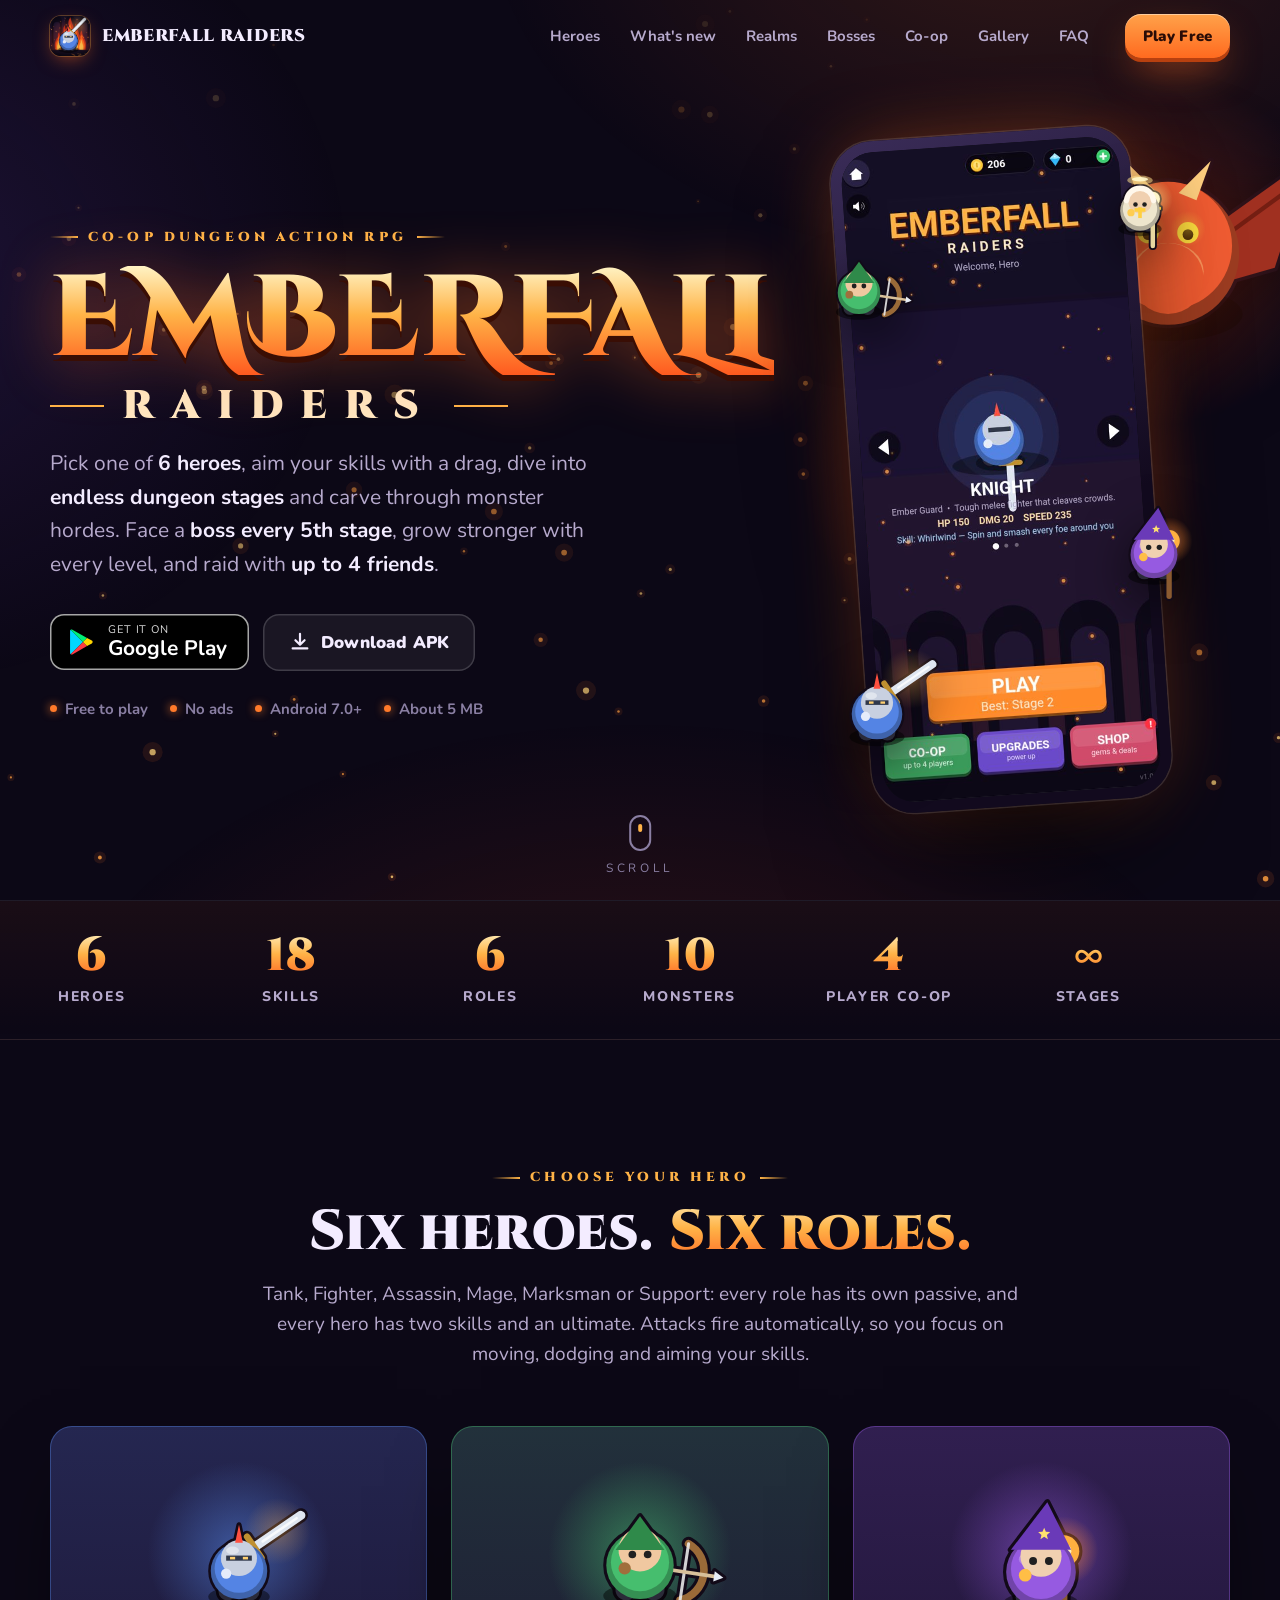
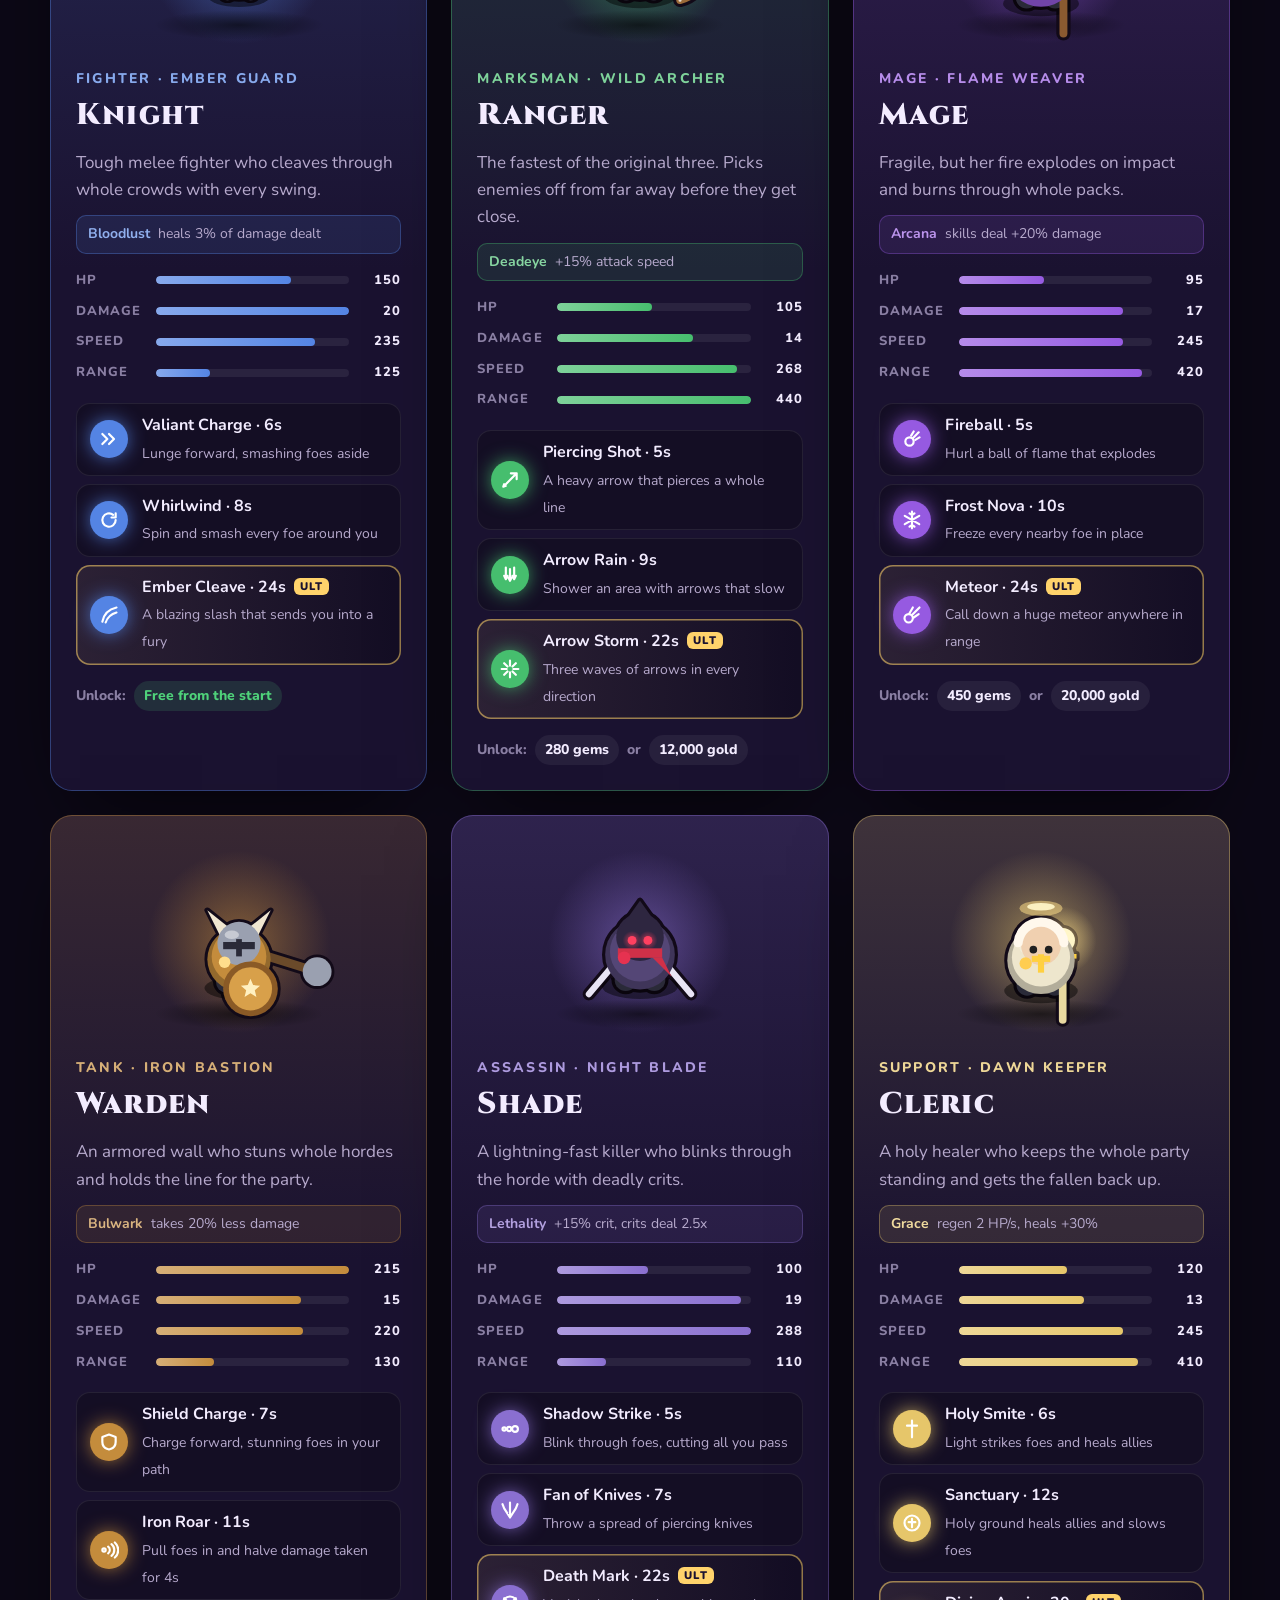
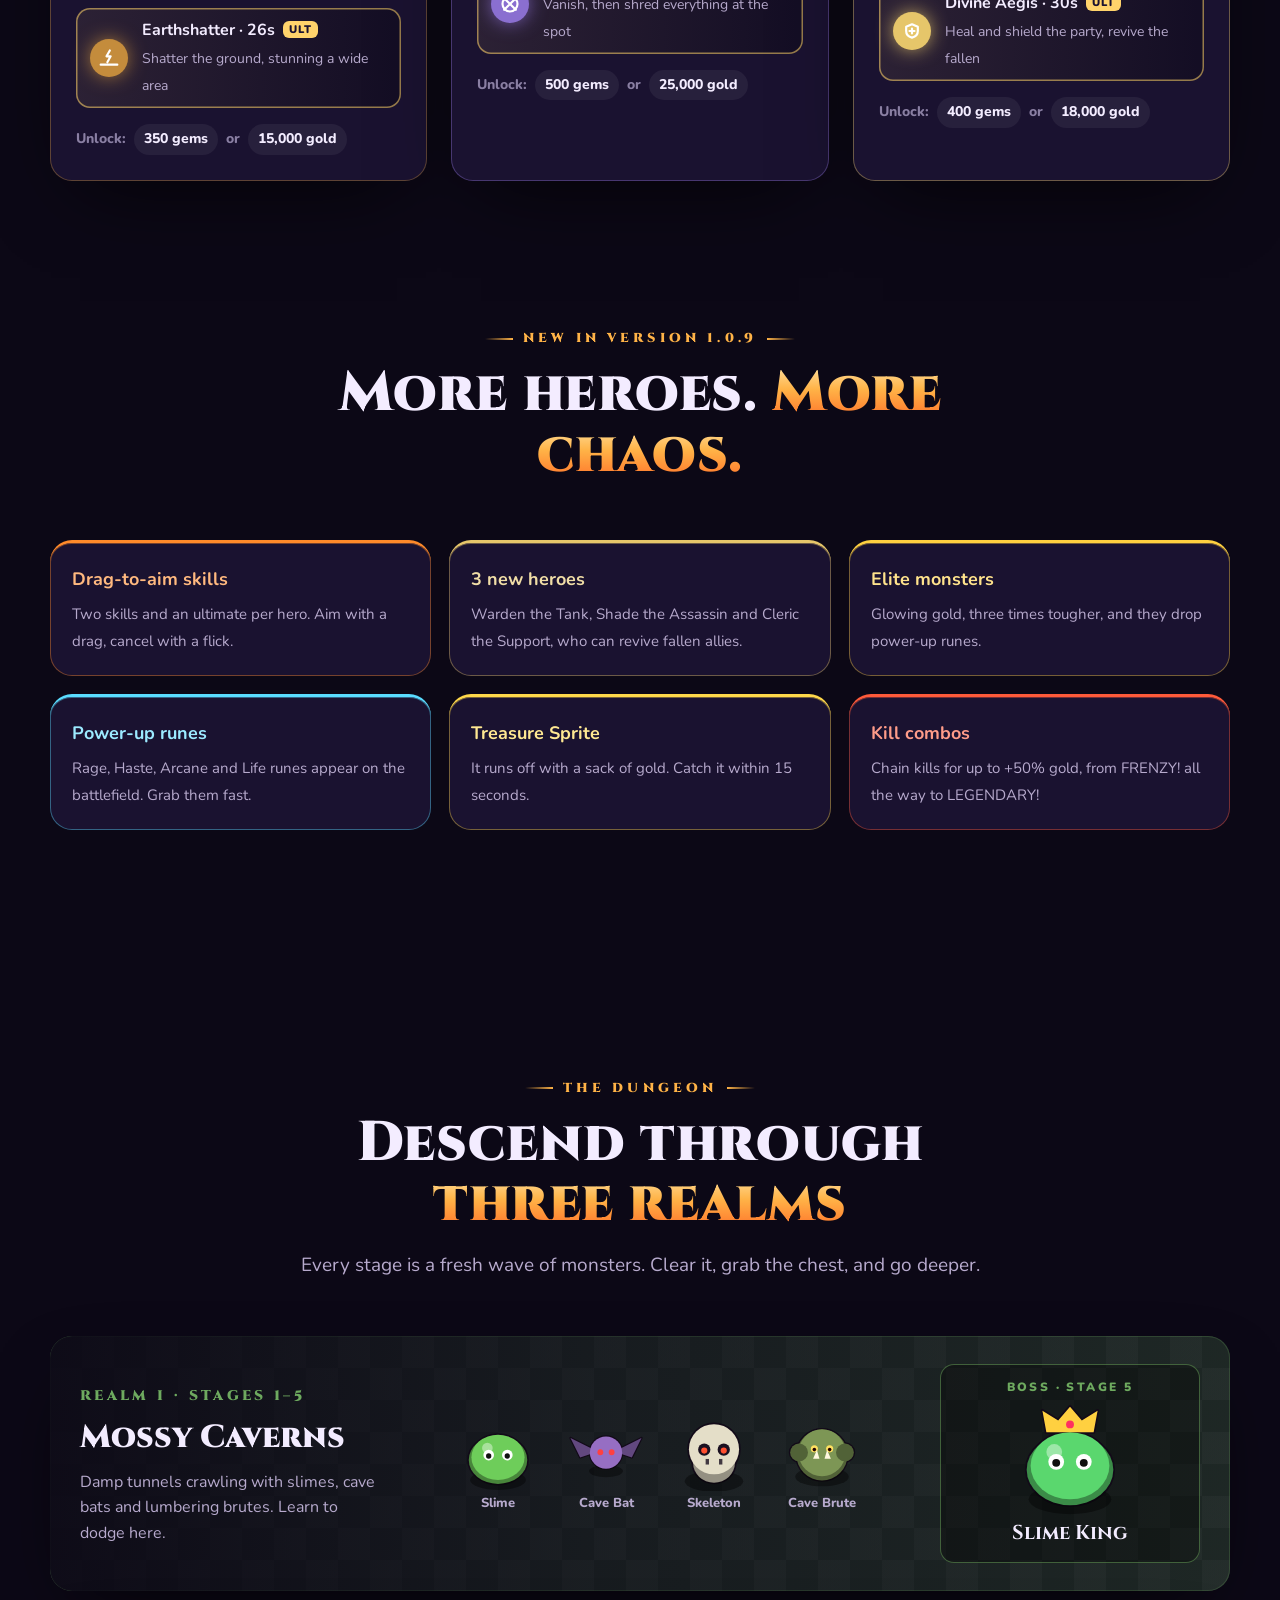
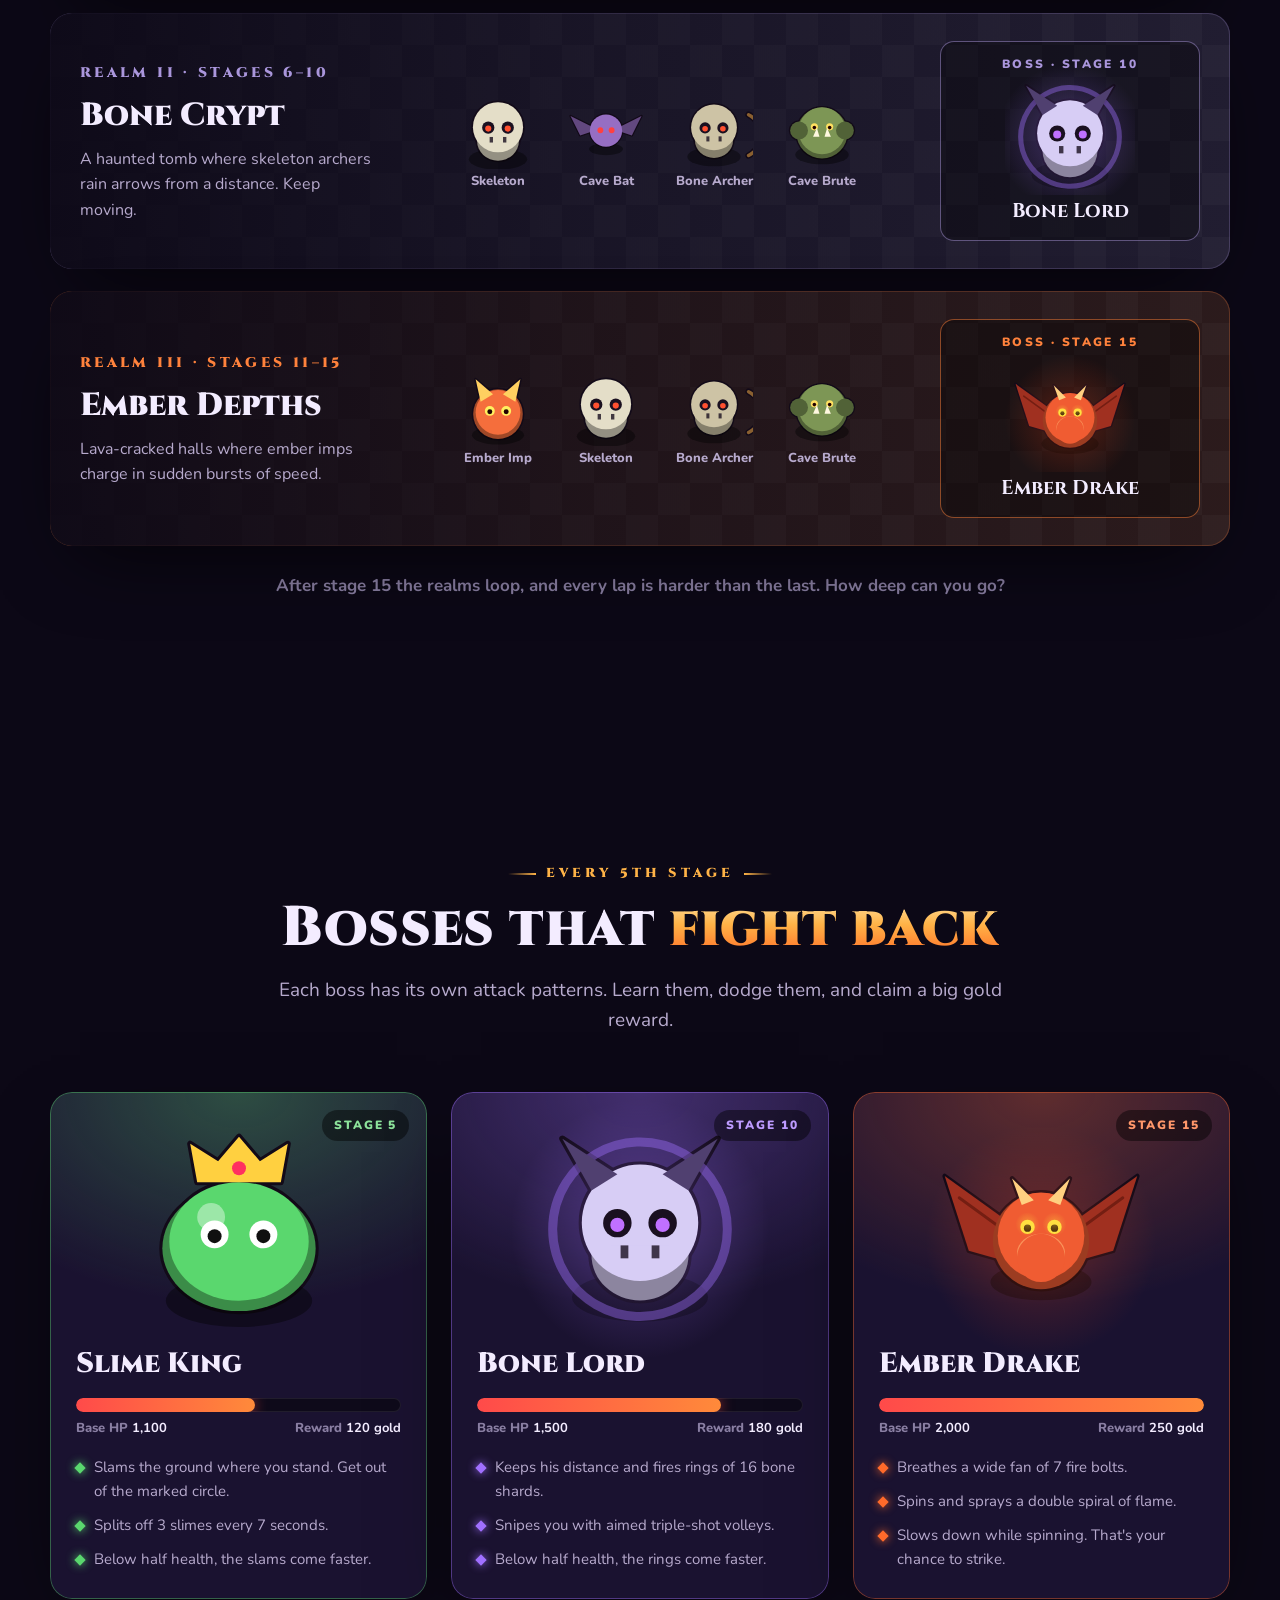
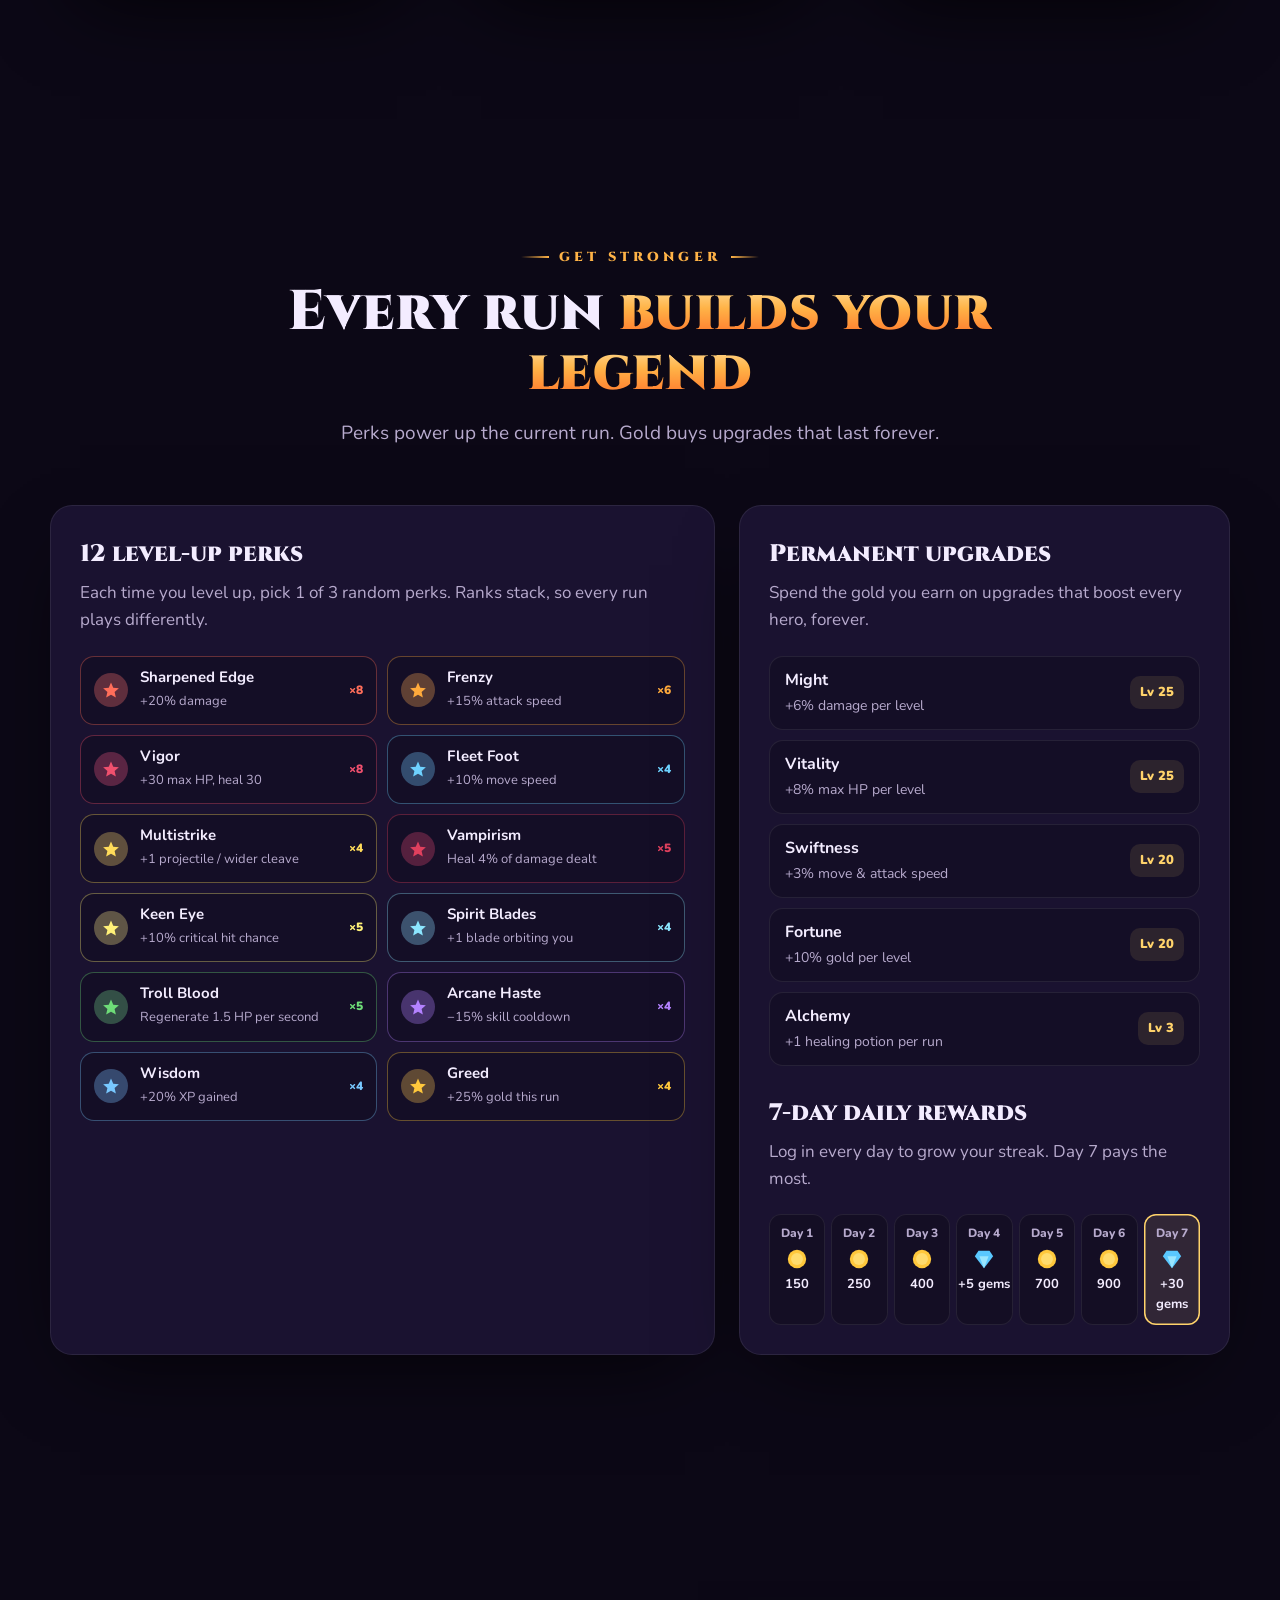
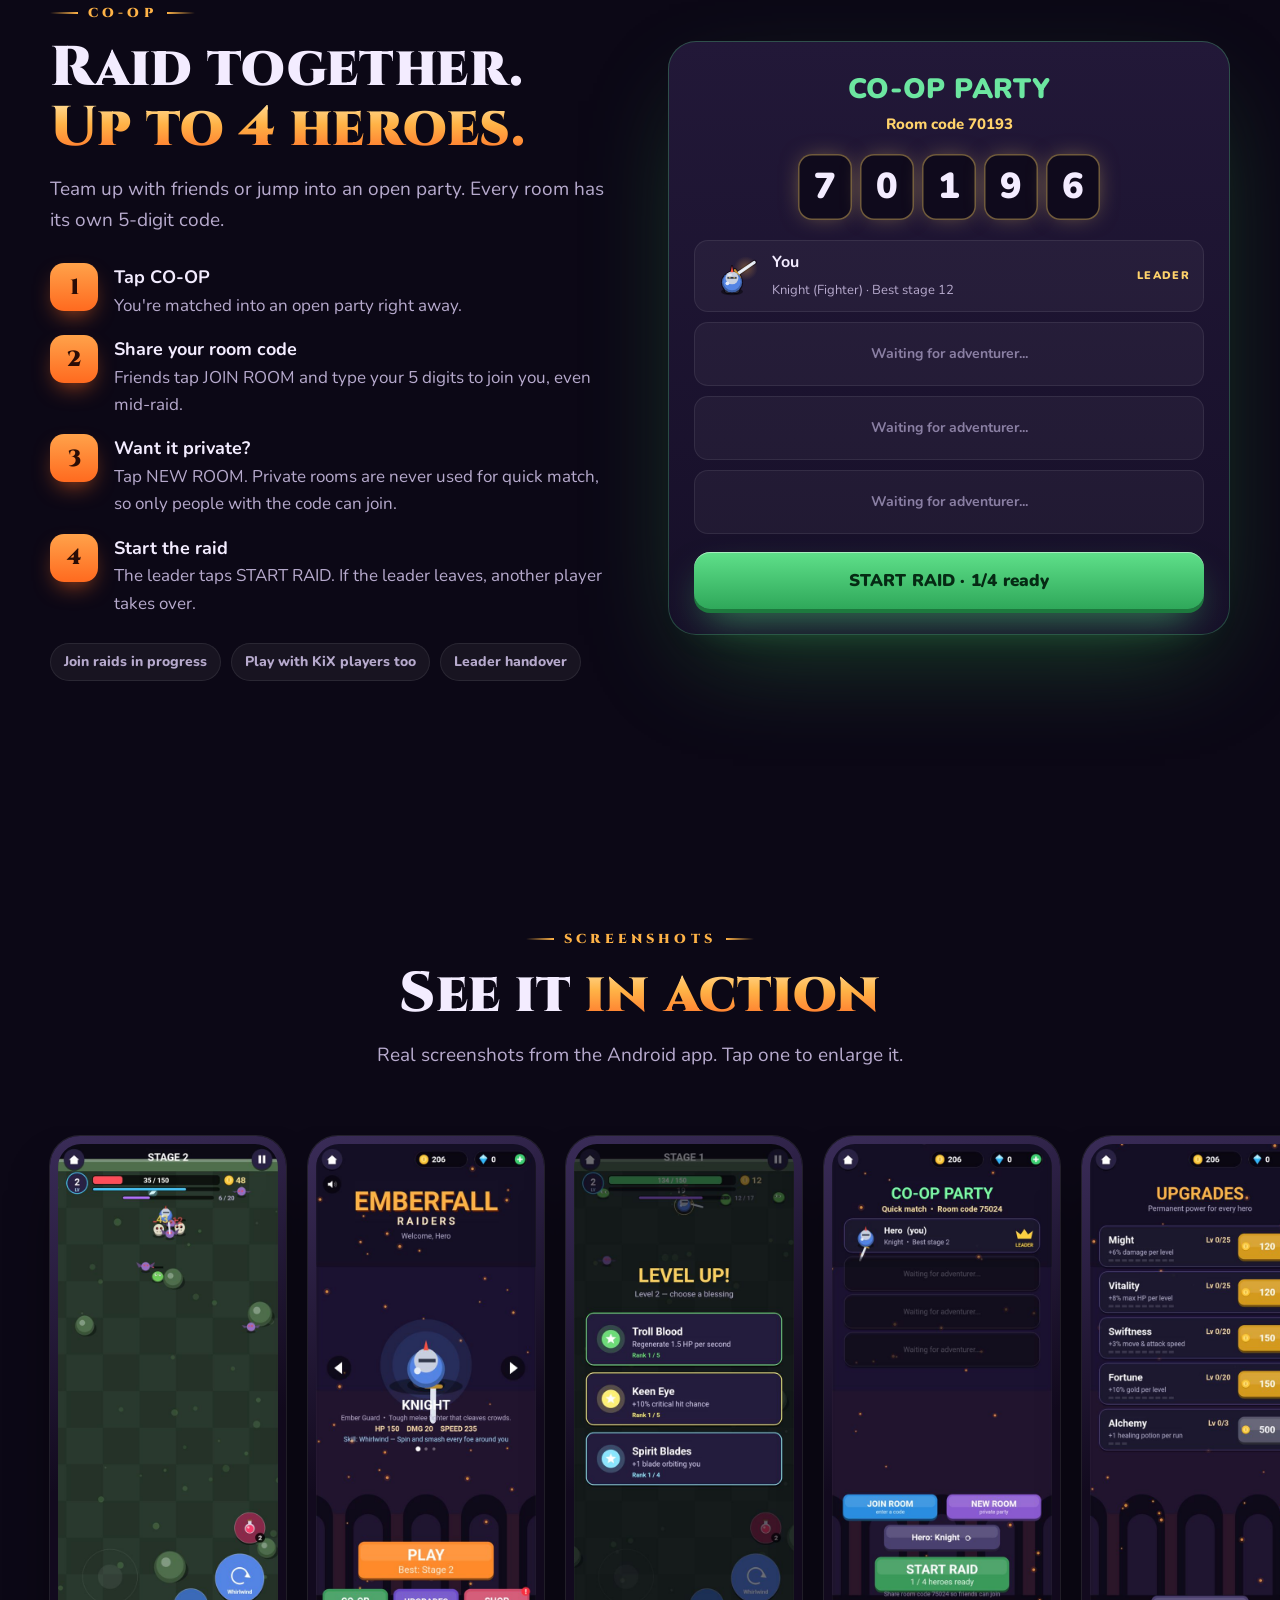
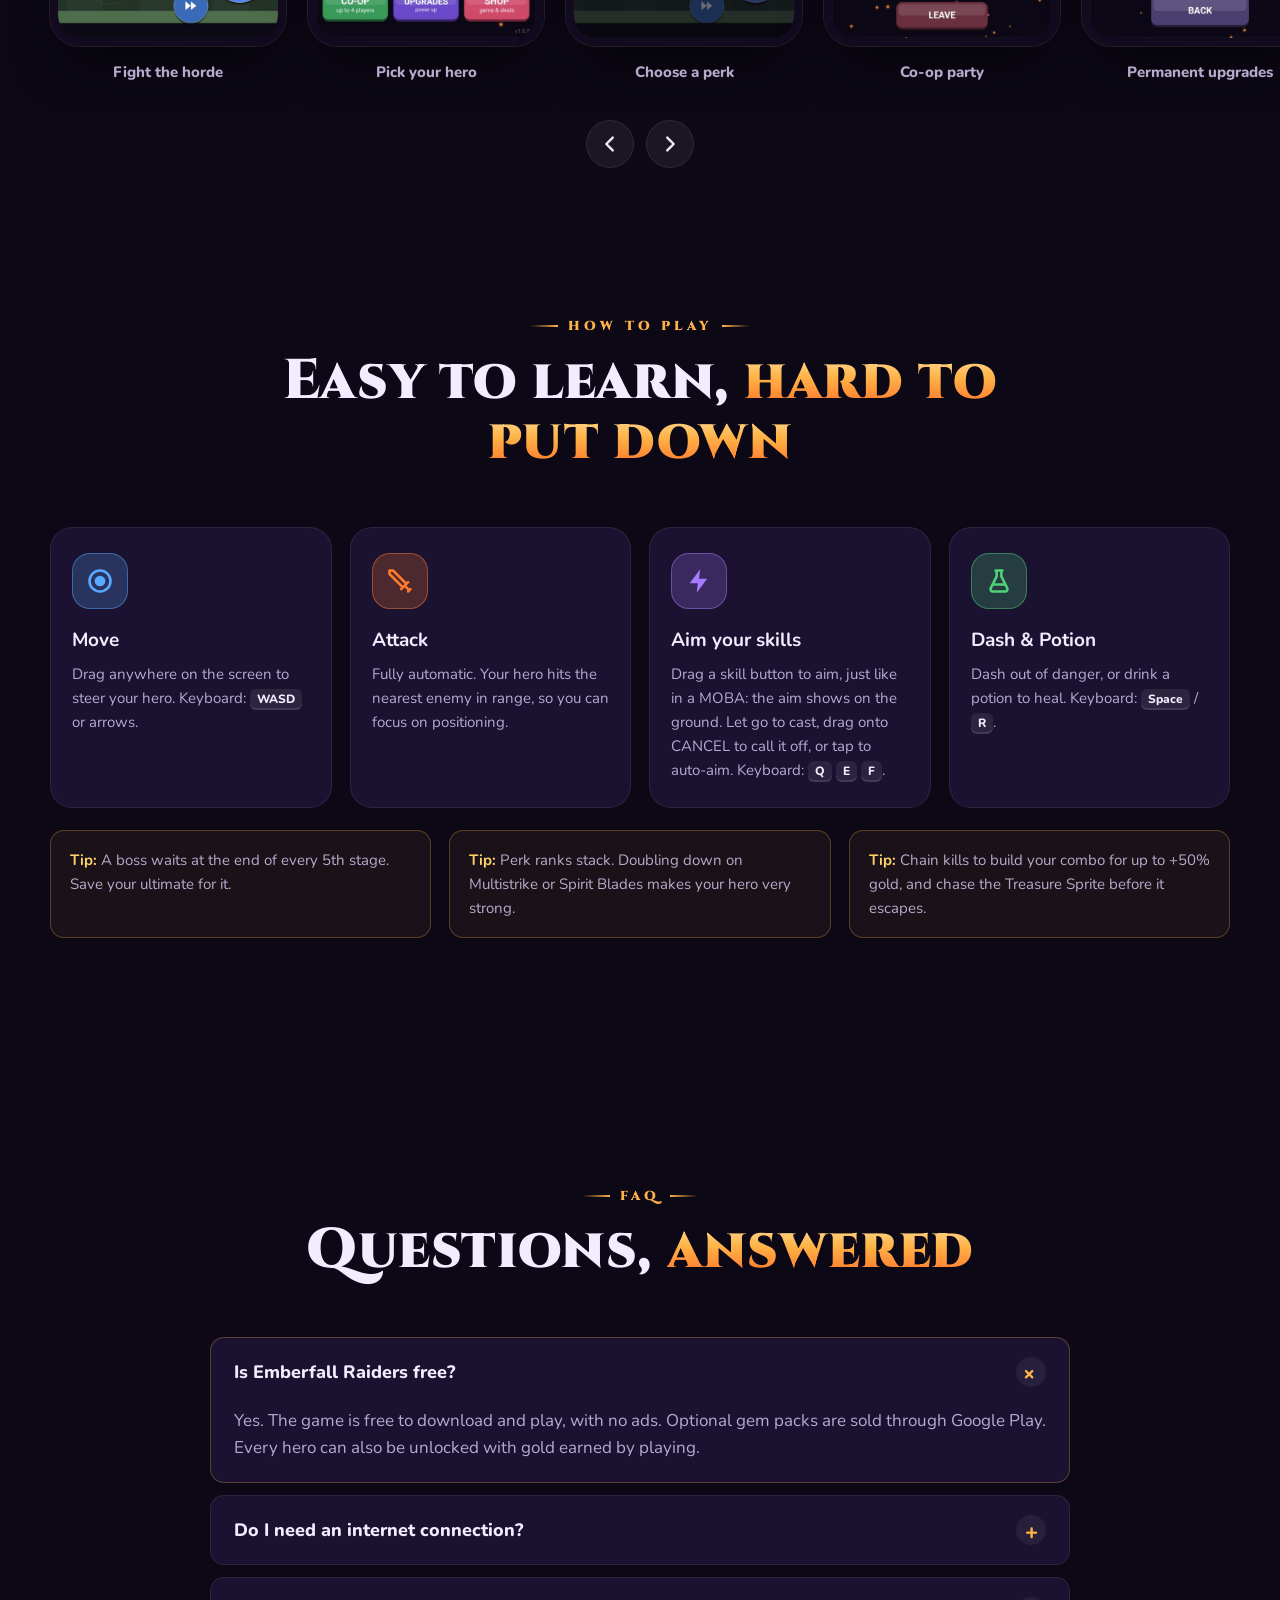
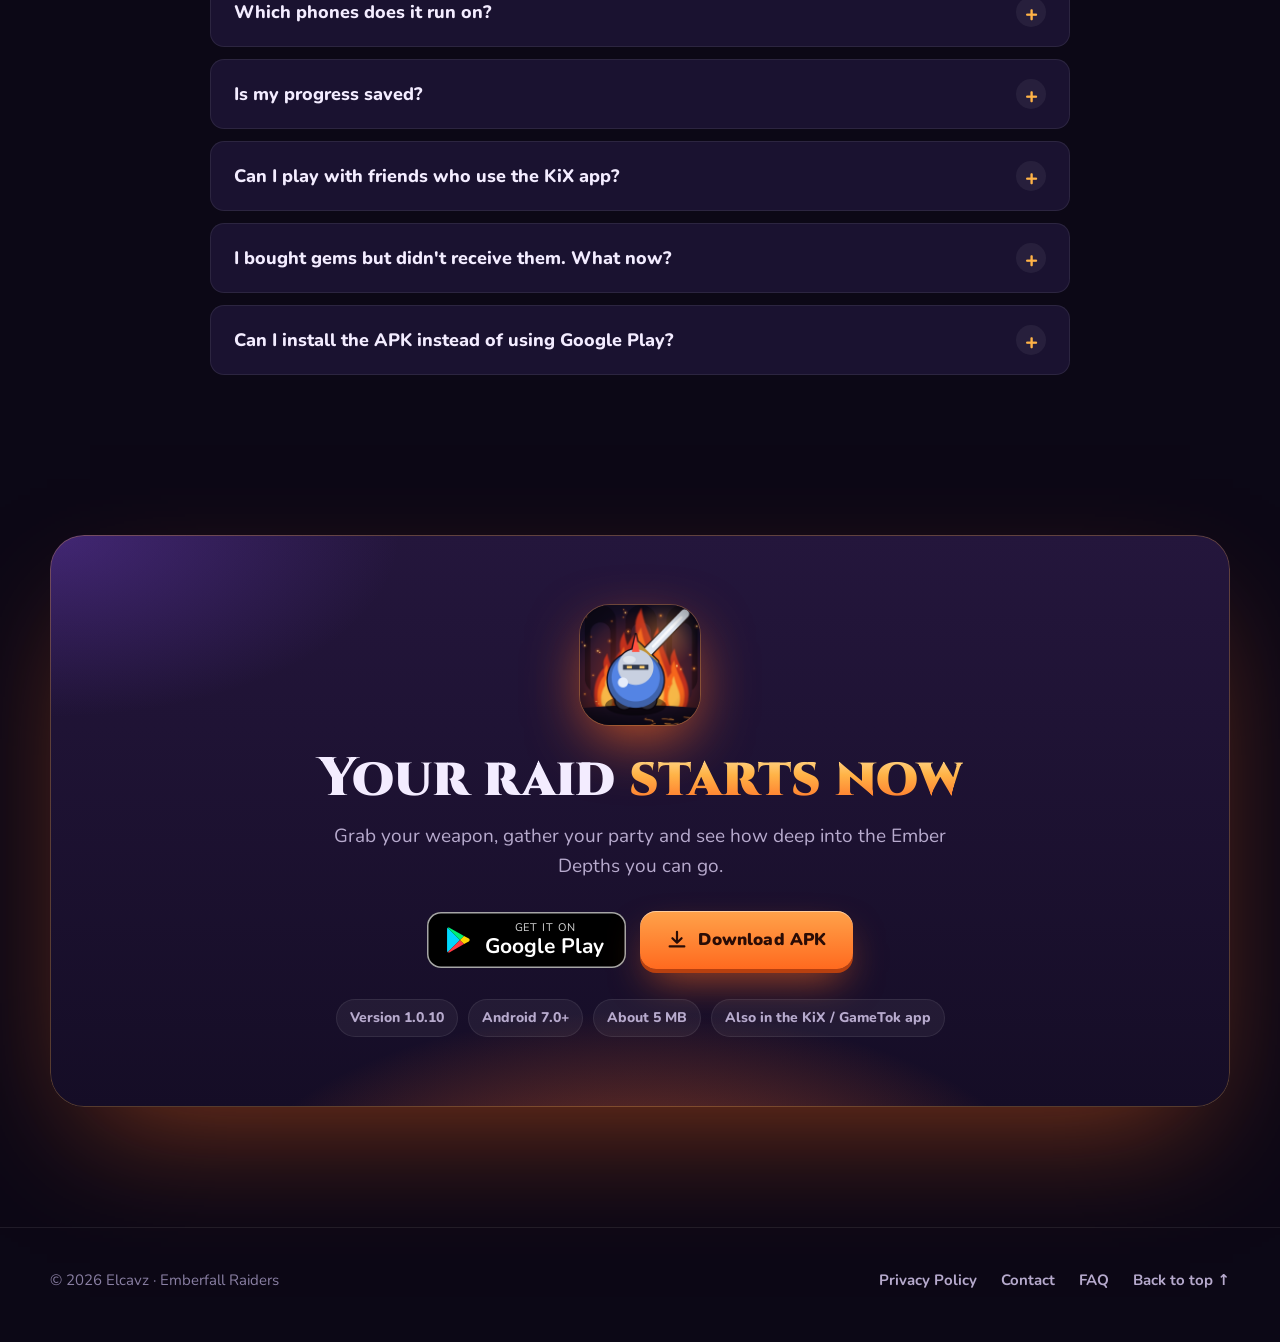
==== commit ad3b1376: "v1.0.10: APK with Play Games leaderboards and achievements - downloads/EmberfallRaiders.apk: v1.0.10" ====
--- a/index.html
+++ b/index.html
@@ -576,7 +576,7 @@
             </a>
           </div>
           <div class="reqs">
-            <span class="chip">Version 1.0.9</span>
+            <span class="chip">Version 1.0.10</span>
             <span class="chip">Android 7.0+</span>
             <span class="chip">About 5 MB</span>
             <span class="chip">Also in the KiX / GameTok app</span>
